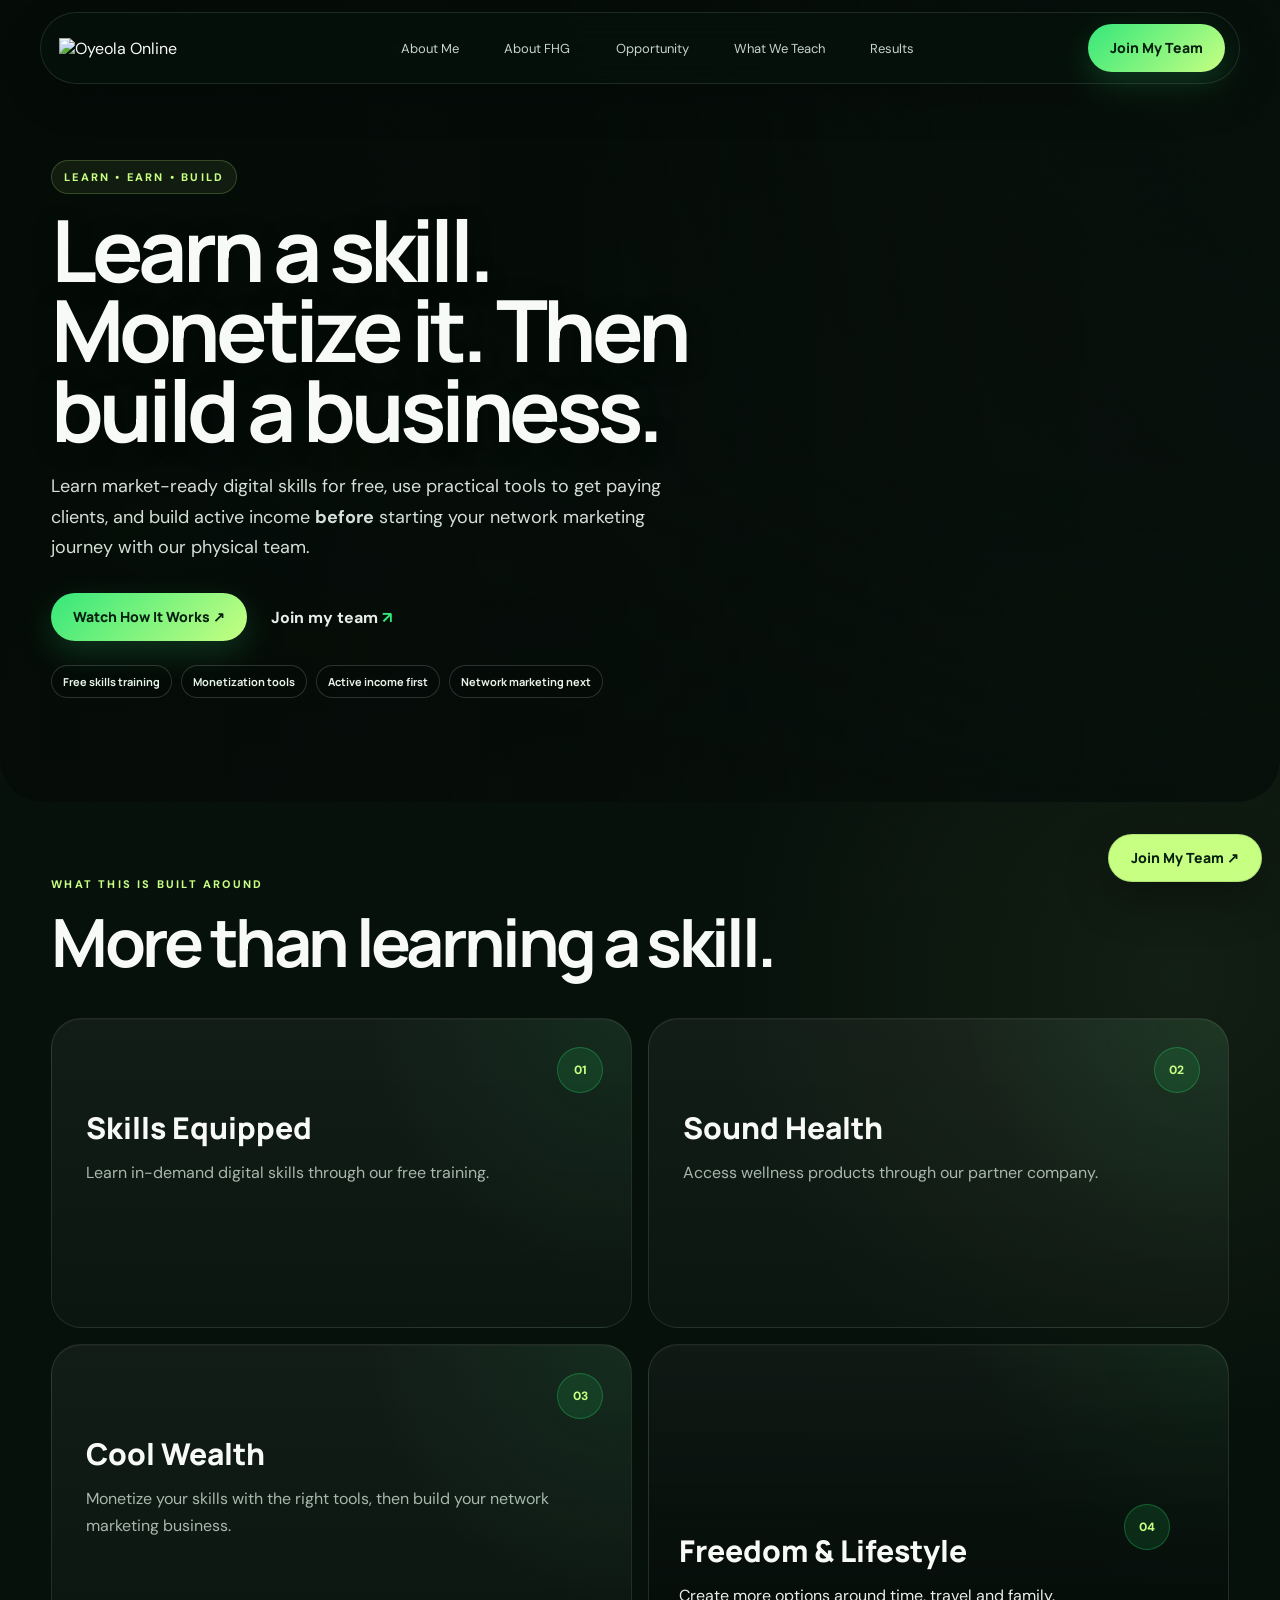
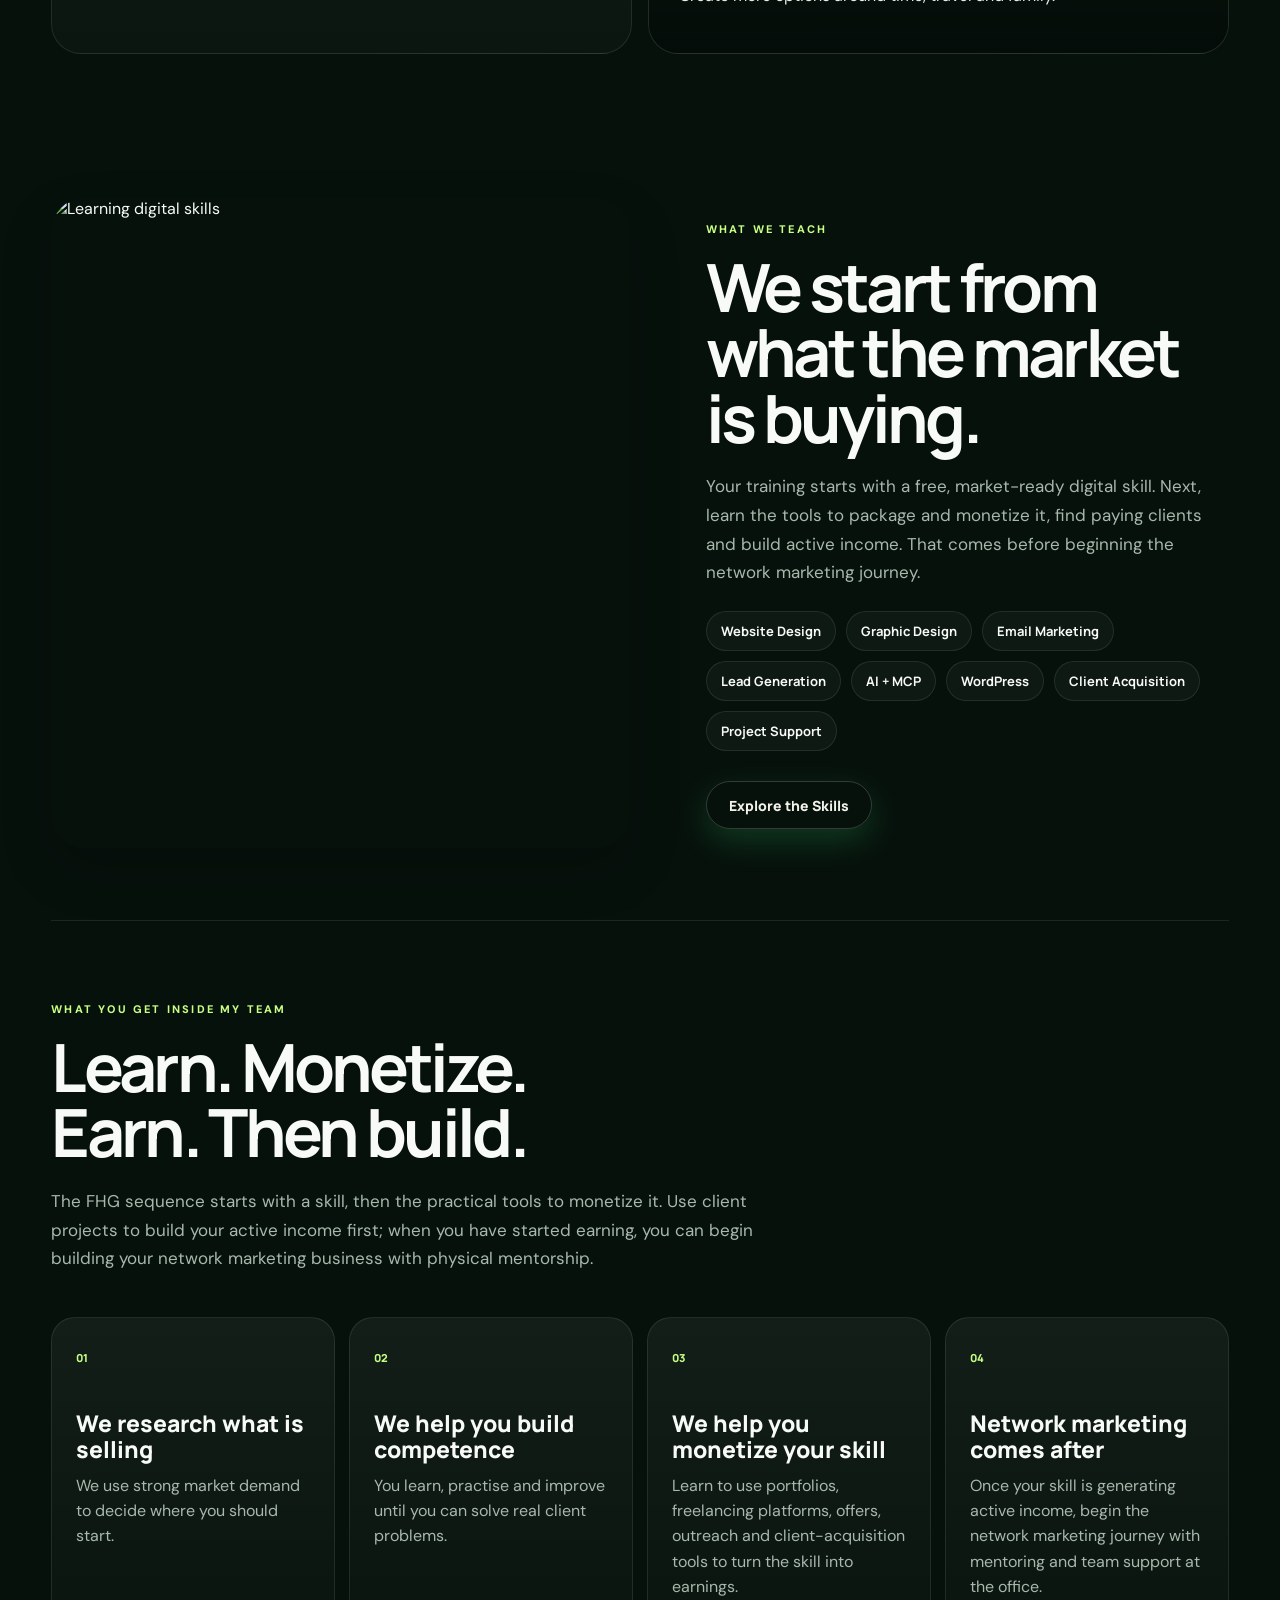
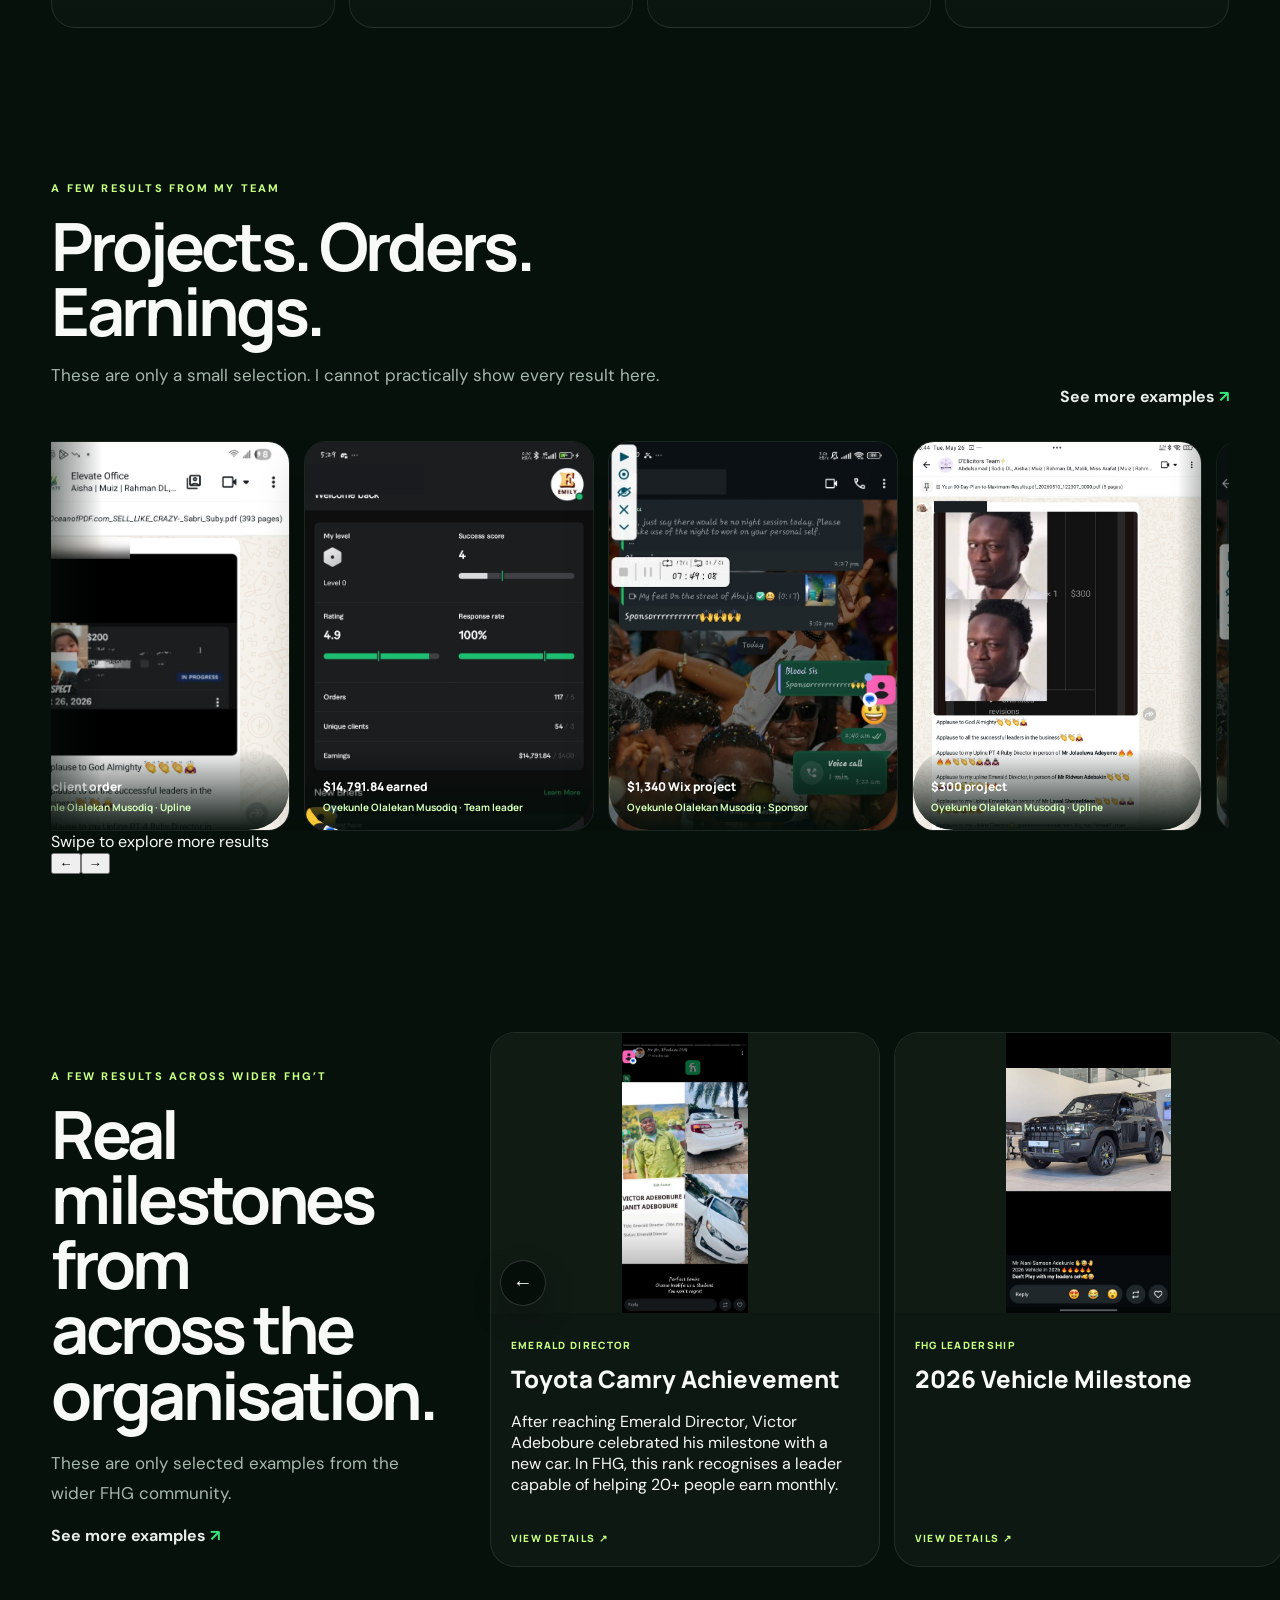
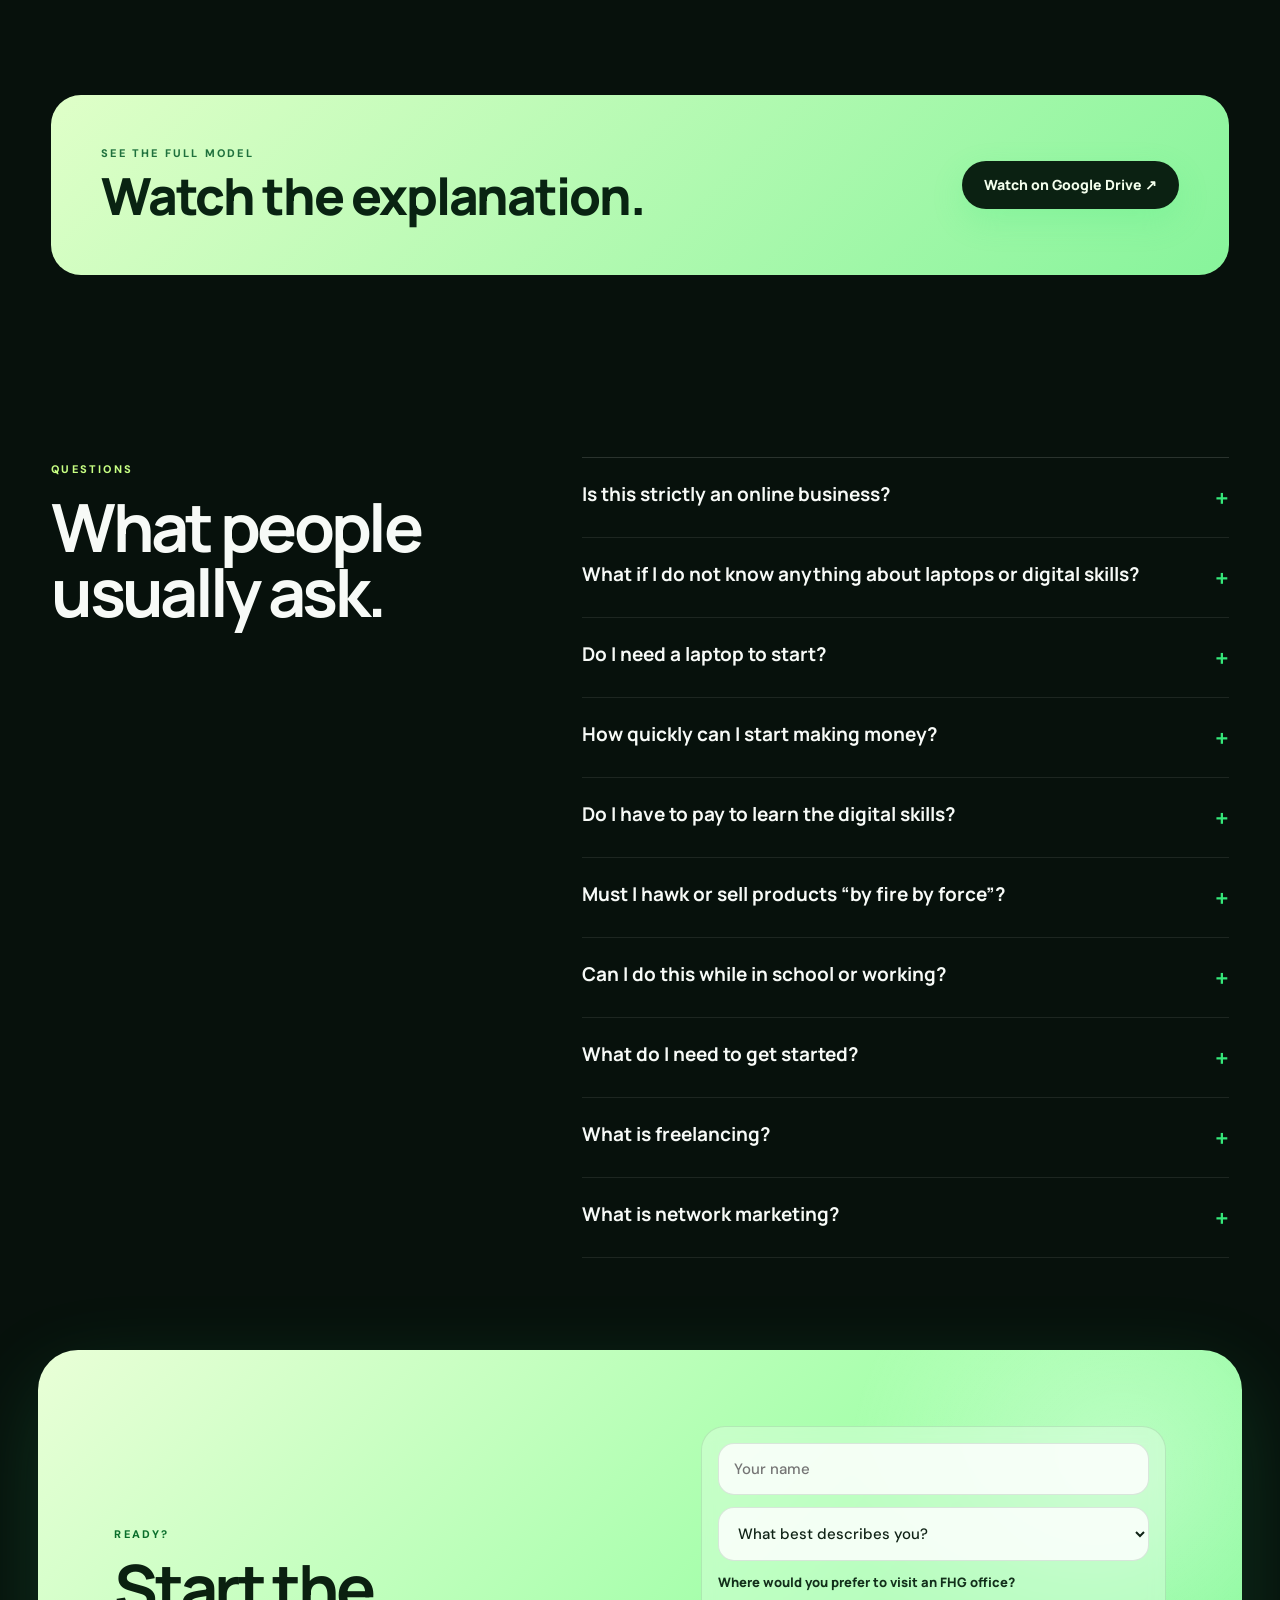
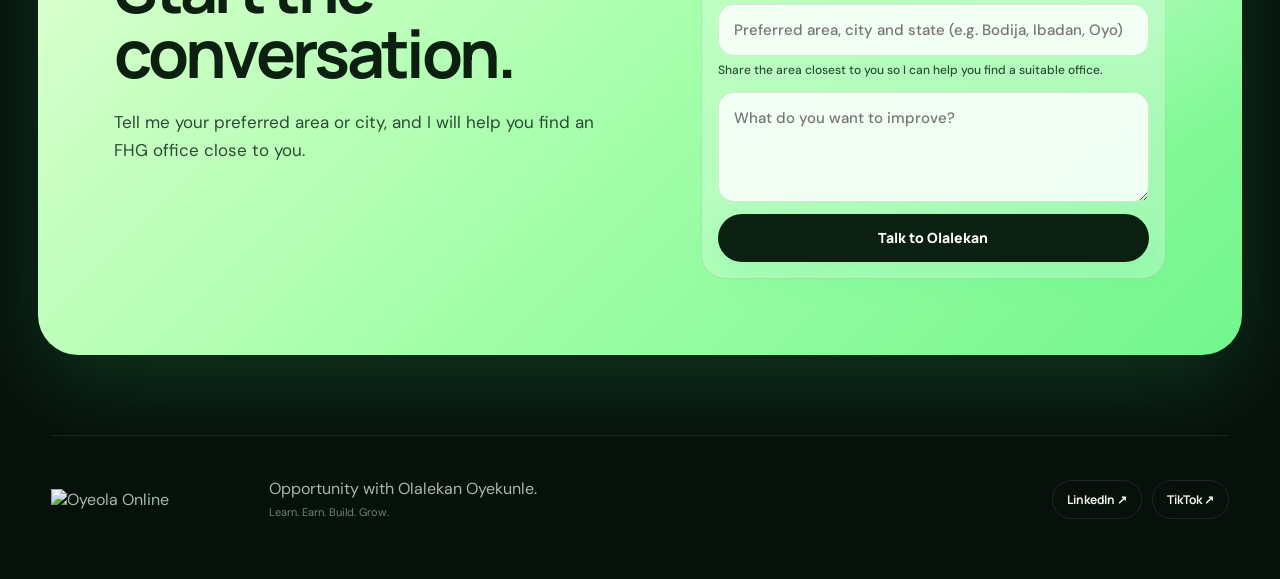
==== index.html @ f2685b78 "Make both result carousels manually navigable with accessible swipe and buttons" ====
<!doctype html>
<html lang="en"><head>
<meta charset="utf-8"><meta name="viewport" content="width=device-width,initial-scale=1">
<title>Opportunity with Olalekan Oyekunle | Oyeola Online</title>
<meta name="description" content="Learn useful digital skills, build active income and grow with Olalekan Oyekunle.">
<link rel="preconnect" href="https://fonts.googleapis.com"><link rel="preconnect" href="https://fonts.gstatic.com" crossorigin><link href="https://fonts.googleapis.com/css2?family=Manrope:wght@400;500;600;700;800&family=DM+Sans:wght@400;500;600;700&display=swap" rel="stylesheet"><link rel="icon" type="image/svg+xml" href="/favicon.svg?v=20261019"><link rel="icon" type="image/png" sizes="192x192" href="/favicon.png?v=20261019"><link rel="shortcut icon" type="image/x-icon" href="/favicon.ico?v=20261019"><link rel="apple-touch-icon" sizes="180x180" href="/apple-touch-icon.png?v=20261019"><meta name="theme-color" content="#050706"><link rel="stylesheet" href="styles.css">

<!-- Google tag (gtag.js) -->
<script async src="https://www.googletagmanager.com/gtag/js?id=G-29W0G2F42Q"></script>
<script>
  window.dataLayer = window.dataLayer || [];
  function gtag(){dataLayer.push(arguments);}
  gtag('js', new Date());

  gtag('config', 'G-29W0G2F42Q');
</script>
</head><body><div class="noise"></div><header class="site-header">
  <a href="index.html" class="brand"><img src="https://raw.githubusercontent.com/damolax/Oyeola-Web/main/assets/logos/logo-horizontal-dark.svg" alt="Oyeola Online"></a>
  <nav class="desktop-nav"><a href="about.html">About Me</a><a href="about-fhg.html">About FHG</a><a href="opportunity.html">Opportunity</a><a href="services.html">What We Teach</a><a href="testimonials.html">Results</a></nav>
  <a class="btn btn-small" href="index.html#join">Join My Team</a>
  <button class="menu-btn" aria-label="Open menu">☰</button>
</header>
<main id="top">
  <section class="hero">
    <video class="hero-video" autoplay muted loop playsinline poster="https://images.pexels.com/photos/30688588/pexels-photo-30688588.jpeg?auto=compress&cs=tinysrgb&w=1600">
      <source src="https://videos.pexels.com/video-files/6774847/6774847-uhd_3840_2160_30fps.mp4" type="video/mp4">
    </video>
    <div class="hero-overlay"></div>
    <div class="hero-content">
      <div class="eyebrow">Learn • Earn • Build</div>
      <h1>Learn a skill. Monetize it. Then build a business.</h1>
      <p>Learn market-ready digital skills for free, use practical tools to get paying clients, and build active income <strong>before</strong> starting your network marketing journey with our physical team.</p>
      <div class="hero-actions">
        <a href="https://drive.google.com/file/d/14M1bSvFzFw9dA_HbxD1j_lneVz3uL7iI/view?usp=drivesdk" target="_blank" rel="noopener" class="btn">Watch How It Works ↗</a>
        <a href="#join" class="text-link">Join my team <span>↗</span></a>
      </div>
      <div class="hero-trust-row"><span>Free skills training</span><span>Monetization tools</span><span>Active income first</span><span>Network marketing next</span></div>
    </div>
  </section>

  <section class="section promise compact-section">
    <div class="section-head"><span class="kicker">What this is built around</span><h2>More than learning a skill.</h2></div>
    <div class="promise-grid">
      <article class="promise-card"><div class="icon">01</div><h3>Skills Equipped</h3><p>Learn in-demand digital skills through our free training.</p></article>
      <article class="promise-card"><div class="icon">02</div><h3>Sound Health</h3><p>Access wellness products through our partner company.</p></article>
      <article class="promise-card"><div class="icon">03</div><h3>Cool Wealth</h3><p>Monetize your skills with the right tools, then build your network marketing business.</p></article>
      <article class="promise-card image-card lifestyle-card"><div class="shade"></div><div class="content"><div class="icon">04</div><h3>Freedom & Lifestyle</h3><p>Create more options around time, travel and family.</p></div></article>
    </div>
  </section><section class="section split-section compact-section">
    <div class="split-media"><img src="https://images.pexels.com/photos/12286603/pexels-photo-12286603.jpeg?auto=compress&cs=tinysrgb&w=1400" alt="Learning digital skills"></div>
    <div class="split-copy">
      <span class="kicker">What we teach</span>
      <h2>We start from what the market is buying.</h2>
      <p class="section-lead">Your training starts with a free, market-ready digital skill. Next, learn the tools to package and monetize it, find paying clients and build active income. That comes before beginning the network marketing journey.</p><div class="home-skill-tags"><span>Website Design</span><span>Graphic Design</span><span>Email Marketing</span><span>Lead Generation</span><span>AI + MCP</span><span>WordPress</span><span>Client Acquisition</span><span>Project Support</span></div>
      <a class="btn btn-ghost" href="services.html">Explore the Skills</a>
    </div>
  </section>

  <section class="section why-my-team compact-section">
    <div class="section-head">
      <span class="kicker">What you get inside my team</span>
      <h2>Learn. Monetize. Earn. Then build.</h2>
      <p class="section-lead">The FHG sequence starts with a skill, then the practical tools to monetize it. Use client projects to build your active income first; when you have started earning, you can begin building your network marketing business with physical mentorship.</p>
    </div>
    <div class="why-team-grid">
      <article><span>01</span><h3>We research what is selling</h3><p>We use strong market demand to decide where you should start.</p></article>
      <article><span>02</span><h3>We help you build competence</h3><p>You learn, practise and improve until you can solve real client problems.</p></article>
      <article><span>03</span><h3>We help you monetize your skill</h3><p>Learn to use portfolios, freelancing platforms, offers, outreach and client-acquisition tools to turn the skill into earnings.</p></article>
      <article><span>04</span><h3>Network marketing comes after</h3><p>Once your skill is generating active income, begin the network marketing journey with mentoring and team support at the office.</p></article>
    </div>
  </section><section class="section home-testimonials compact-section">
    <div class="testimonial-head"><div><span class="kicker">A few results from my team</span><h2>Projects. Orders. Earnings.</h2><p class="section-lead">These are only a small selection. I cannot practically show every result here.</p></div><a href="testimonials.html" class="text-link">See more examples <span>↗</span></a></div>
    <div class="testimonial-slider team-proof-slider" aria-label="Scrollable team results" data-team-carousel>
      <div class="testimonial-track" tabindex="0" role="region" aria-label="Team result cards — swipe horizontally or use the next and previous buttons">
<figure class="result-slide"><a class="proof-figure-link" href="testimonials.html?result=1792428174968" aria-label="View $200 order shared by team member naming Oyekunle Musodiq as upline"><img loading="lazy" src="assets/team-results/1792428174968.jpg" alt="$200 in-progress order with upline acknowledgement"><figcaption>$200 client order<small class="team-owner-caption">Oyekunle Olalekan Musodiq · Upline</small></figcaption></a></figure><figure class="result-slide"><a class="proof-figure-link" href="testimonials.html?result=172561" aria-label="View Emily J earnings result"><img loading="lazy" src="assets/team-results/172561.jpg" alt="Freelance dashboard showing $14,791.84 in account earnings"><figcaption>$14,791.84 earned<small class="team-owner-caption">Oyekunle Olalekan Musodiq · Team leader</small></figcaption></a></figure>
<figure class="result-slide"><a class="proof-figure-link" href="testimonials.html?result=192083" aria-label="View Wix booking site result"><img loading="lazy" src="assets/team-results/192083.jpg" alt="Wix booking site screenshot"><figcaption>$1,340 Wix project<small class="team-owner-caption">Oyekunle Olalekan Musodiq · Sponsor</small></figcaption></a></figure>
<figure class="result-slide"><a class="proof-figure-link" href="testimonials.html?result=174141" aria-label="View Team project result"><img loading="lazy" src="assets/team-results/174141.jpg" alt="Team project screenshot"><figcaption>$300 project<small class="team-owner-caption">Oyekunle Olalekan Musodiq · Upline</small></figcaption></a></figure>
<figure class="result-slide"><a class="proof-figure-link" href="testimonials.html?result=172285" aria-label="View Wix website order result"><img loading="lazy" src="assets/team-results/172285.jpg" alt="Wix website order screenshot"><figcaption>$250 Wix order<small class="team-owner-caption">Oyekunle Olalekan Musodiq · Team leader</small></figcaption></a></figure>
        <figure class="result-slide"><a class="proof-figure-link" href="testimonials.html?result=172356" aria-label="Open 172356 earnings story"><img loading="lazy" src="assets/team-results/172356.jpg" alt="Paid invoice"><figcaption>$265 paid<small class="team-owner-caption">Oyekunle Olalekan Musodiq · Upline</small></figcaption></a></figure>
        <figure class="result-slide"><a class="proof-figure-link" href="testimonials.html?result=172344" aria-label="Open 172344 earnings story"><img loading="lazy" src="assets/team-results/172344.jpg" alt="New order"><figcaption>$520 order<small class="team-owner-caption">Oyekunle Olalekan Musodiq · Sponsor</small></figcaption></a></figure>
        <figure class="result-slide"><a class="proof-figure-link" href="testimonials.html?result=172307" aria-label="Open 172307 earnings story"><img loading="lazy" src="assets/team-results/172307.jpg" alt="Monthly earnings"><figcaption>$1,722 month<small class="team-owner-caption">Oyekunle Olalekan Musodiq · Team leader</small></figcaption></a></figure>
        <figure class="result-slide"><a class="proof-figure-link" href="testimonials.html?result=172278" aria-label="Open 172278 earnings story"><img loading="lazy" src="assets/team-results/172278.jpg" alt="Automation order"><figcaption>$1,500 order<small class="team-owner-caption">Oyekunle Olalekan Musodiq · Sponsor</small></figcaption></a></figure>
        <figure class="result-slide"><a class="proof-figure-link" href="testimonials.html?result=172322" aria-label="Open 172322 earnings story"><img loading="lazy" src="assets/team-results/172322.jpg" alt="Level achieved"><figcaption>Level 2<small class="team-owner-caption">Oyekunle Olalekan Musodiq · Upline</small></figcaption></a></figure>
        <figure class="result-slide"><a class="proof-figure-link" href="testimonials.html?result=172356" aria-label="Open 172356 earnings story"><img loading="lazy" src="assets/team-results/172356.jpg" alt="Paid invoice"><figcaption>$265 paid<small class="team-owner-caption">Oyekunle Olalekan Musodiq · Upline</small></figcaption></a></figure>
        <figure class="result-slide"><a class="proof-figure-link" href="testimonials.html?result=172344" aria-label="Open 172344 earnings story"><img loading="lazy" src="assets/team-results/172344.jpg" alt="New order"><figcaption>$520 order<small class="team-owner-caption">Oyekunle Olalekan Musodiq · Sponsor</small></figcaption></a></figure>
      </div>
    </div>
    <div class="team-slider-controls" aria-label="Team result navigation"><span>Swipe to explore more results</span><div><button class="team-slider-arrow prev" type="button" aria-label="Previous team result">←</button><button class="team-slider-arrow next" type="button" aria-label="Next team result">→</button></div></div>
  </section>

  <section class="section organisation-results-preview compact-section">
    <div class="organisation-results-copy">
      <span class="kicker">A few results across wider FHG’T</span>
      <h2>Real milestones from across the organisation.</h2>
      <p>These are only selected examples from the wider FHG community.</p>
      <a href="testimonials.html#organisation-results" class="text-link">See more examples <span>↗</span></a>
    </div>
    <div class="result-carousel org-result-carousel" data-carousel>
      <button class="carousel-arrow prev" type="button" aria-label="Previous wider FHG results">←</button>
      <div class="result-carousel-track" tabindex="0" role="region" aria-label="Wider FHG achievements — swipe horizontally or use arrows"><article class="org-result-card"><a class="proof-card-link" href="testimonials.html?result=173276"><img loading="lazy" src="assets/fhg-stories/173276.jpg" alt="Emerald Director and white Toyota Camry"><div><span>Emerald Director</span><h3>Toyota Camry Achievement</h3><p>After reaching Emerald Director, Victor Adebobure celebrated his milestone with a new car. In FHG, this rank recognises a leader capable of helping 20+ people earn monthly.</p></div><span class="proof-open-inline">View details ↗</span></a></article><article class="org-result-card"><a class="proof-card-link" href="testimonials.html?result=175733"><img loading="lazy" src="assets/fhg-stories/175733.jpg" alt="Jetour T2 vehicle in showroom"><div><span>FHG Leadership</span><h3>2026 Vehicle Milestone</h3></div><span class="proof-open-inline">View details ↗</span></a></article>
        <article class="org-result-card"><a class="proof-card-link" href="testimonials.html?result=ruby-house" aria-label="Read wider FHG achievement: ruby-house"><img loading="lazy" src="assets/fhg-stories/ruby-director-house.jpg" alt="FHG member house achievement"><div><span>Home Milestone</span><h3>New House Achievement</h3></div><span class="proof-open-inline">View details ↗</span></a></article>
        <article class="org-result-card"><a class="proof-card-link" href="testimonials.html?result=ruby-milestones" aria-label="Read wider FHG achievement: ruby-milestones"><img loading="lazy" src="assets/fhg-stories/ruby-director-milestones.jpg" alt="FHG member car achievement"><div><span>Lifestyle Milestone</span><h3>Car & Home Progress</h3></div><span class="proof-open-inline">View details ↗</span></a></article>
        <article class="org-result-card"><a class="proof-card-link" href="testimonials.html?result=step-up" aria-label="Read wider FHG achievement: step-up"><img loading="lazy" src="assets/fhg-stories/step-up-bonus.jpg" alt="FHG step-up bonus achievement"><div><span>Recognition</span><h3>Step-Up Bonus Achievement</h3></div><span class="proof-open-inline">View details ↗</span></a></article>
        
      </div>
      <button class="carousel-arrow next" type="button" aria-label="Next wider FHG results">→</button>
    </div>
  </section>

  <section class="video-link-banner">
    <div><span class="kicker">See the full model</span><h2>Watch the explanation.</h2></div>
    <a class="btn" href="https://drive.google.com/file/d/14M1bSvFzFw9dA_HbxD1j_lneVz3uL7iI/view?usp=drivesdk" target="_blank" rel="noopener">Watch on Google Drive ↗</a>
  </section>

  <section id="faq" class="section faq-section compact-section">
    <div class="section-head"><span class="kicker">Questions</span><h2>What people usually ask.</h2></div>
    <div class="faq-list">
      <details><summary>Is this strictly an online business?</summary><p>No. The FHG’T business itself is physical and office-based. Mentorship, meetings and team building happen at our physical location. The digital skills are what allow you to work with clients online.</p></details>
      <details><summary>What if I do not know anything about laptops or digital skills?</summary><p>You can start from zero. The system is built to teach beginners step by step, starting from the right market-ready skill.</p></details>
      <details><summary>Do I need a laptop to start?</summary><p>No. A good smartphone and internet connection are enough to begin learning and understanding the system. You can upgrade your tools as you grow.</p></details>
      <details><summary>How quickly can I start making money?</summary><p>From what we commonly see, committed beginners often reach their first $200 around the 5-month mark. Some do it in about 2 months, while some take closer to 1 year. Your speed depends on how seriously you learn, practise and apply what you are taught.</p></details>
      <details><summary>Do I have to pay to learn the digital skills?</summary><p>No. The digital skills training we offer is free. Come ready to learn, practise and improve; the next step is to practise and work towards your own client projects.</p></details>
      <details><summary>Must I hawk or sell products “by fire by force”?</summary><p>No. First learn a skill and monetize it with the right tools. After you are earning active income, you can start the network marketing journey without relying on selling supplements to create that first income.</p></details>
      <details><summary>Can I do this while in school or working?</summary><p>Yes. Many people start part-time and fit the physical business activities around school, work and other responsibilities.</p></details>
      <details><summary>What do I need to get started?</summary><p>A smartphone, a coachable mindset and a strong reason for wanting more. Those three things are enough to begin the conversation.</p></details>
      <details><summary>What is freelancing?</summary><p>Freelancing means using a useful digital skill to solve problems for clients, including foreign clients, and getting paid for the work you deliver.</p></details>
      <details><summary>What is network marketing?</summary><p>Network marketing means building a product-based business with a partner company, helping other people get started and earning commission as your business organisation grows.</p></details>
    </div>
  </section>

  <section id="join" class="join-section">
    <div class="join-copy"><span class="kicker">Ready?</span><h2>Start the conversation.</h2><p>Tell me your preferred area or city, and I will help you find an FHG office close to you.</p></div>
    <form class="join-form" id="joinForm">
      <input id="name" type="text" placeholder="Your name" required>
      <select id="status" required><option value="">What best describes you?</option><option>Student</option><option>Worker / Employee</option><option>Freelancer</option><option>Business owner</option><option>Starting from zero</option></select>
      <label class="office-field-label" for="officeLocation">Where would you prefer to visit an FHG office?</label>
      <input id="officeLocation" name="officeLocation" type="text" autocomplete="address-level2" placeholder="Preferred area, city and state (e.g. Bodija, Ibadan, Oyo)" required>
      <small class="join-field-help">Share the area closest to you so I can help you find a suitable office.</small>
      <textarea id="goal" placeholder="What do you want to improve?" required></textarea>
      <button class="btn" type="submit">Talk to Olalekan</button>
    </form>
  </section>
</main><footer class="social-footer">
  <img src="https://raw.githubusercontent.com/damolax/Oyeola-Web/main/assets/logos/logo-horizontal-dark.svg" alt="Oyeola Online">
  <div class="footer-copy">
    <p>Opportunity with Olalekan Oyekunle.</p>
    <small>Learn. Earn. Build. Grow.</small>
  </div>
  <div class="footer-socials">
    <a href="https://www.linkedin.com/in/olalekan-oyekunle/" target="_blank" rel="noopener">LinkedIn ↗</a>
    <a href="https://www.tiktok.com/@oyeola2001" target="_blank" rel="noopener">TikTok ↗</a>
  </div>
</footer><script src="app.js"></script><a class="floating-join" href="https://wa.me/2347061427683?text=Hello%20Olalekan%2C%20I%20saw%20your%20website%20and%20I%20want%20to%20know%20how%20to%20join%20your%20team." target="_blank" rel="noopener">Join My Team ↗</a></body></html>
---- styles.css ----
:root{
  --bg:#08120d;--bg2:#0c1912;--panel:#102019;--line:rgba(255,255,255,.1);
  --text:#f5f7f3;--muted:#a8b7ae;--green:#27e06f;--lime:#b6ff75;--cream:#f2f0e8;
  --dark:#071009;--radius:26px;--max:1200px
}
*{box-sizing:border-box}html{scroll-behavior:smooth}body{margin:0;background:var(--bg);color:var(--text);font-family:"DM Sans",sans-serif}
body:before{content:"";position:fixed;inset:0;pointer-events:none;background:radial-gradient(circle at 15% 20%,rgba(39,224,111,.08),transparent 24%),radial-gradient(circle at 85% 15%,rgba(182,255,117,.05),transparent 20%);z-index:-1}
.noise{position:fixed;inset:0;opacity:.025;pointer-events:none;background-image:url("data:image/svg+xml,%3Csvg xmlns='http://www.w3.org/2000/svg' width='120' height='120'%3E%3Cfilter id='n'%3E%3CfeTurbulence type='fractalNoise' baseFrequency='.9' numOctaves='3' stitchTiles='stitch'/%3E%3C/filter%3E%3Crect width='100%25' height='100%25' filter='url(%23n)' opacity='.55'/%3E%3C/svg%3E")}
img,video{display:block;max-width:100%}a{text-decoration:none;color:inherit}
.site-header{position:fixed;top:16px;left:50%;transform:translateX(-50%);width:min(calc(100% - 28px),1180px);height:70px;padding:0 18px 0 14px;border:1px solid var(--line);border-radius:20px;background:rgba(7,16,9,.74);backdrop-filter:blur(18px);display:flex;align-items:center;justify-content:space-between;z-index:50;box-shadow:0 20px 50px rgba(0,0,0,.2)}
.brand img{width:175px}.desktop-nav{display:flex;gap:26px}.desktop-nav a{font-size:14px;color:#d6e1da}.desktop-nav a:hover{color:#fff}
.btn{display:inline-flex;align-items:center;justify-content:center;background:linear-gradient(135deg,var(--green),var(--lime));color:#07210f;padding:14px 20px;border-radius:14px;font-weight:800;border:0;cursor:pointer;box-shadow:0 12px 30px rgba(39,224,111,.18)}
.btn-small{padding:11px 16px;font-size:14px}.menu-btn{display:none;background:none;border:0;color:white;font-size:26px}
.hero{min-height:94vh;position:relative;display:flex;align-items:flex-end;overflow:hidden;border-radius:0 0 38px 38px}
.hero-video{position:absolute;inset:0;width:100%;height:100%;object-fit:cover}
.hero-overlay{position:absolute;inset:0;background:linear-gradient(90deg,rgba(5,12,8,.94) 0%,rgba(5,12,8,.72) 45%,rgba(5,12,8,.32) 100%),linear-gradient(0deg,#071009 0%,transparent 38%)}
.hero-content{position:relative;z-index:2;width:min(92%,var(--max));margin:0 auto;padding:160px 0 92px;max-width:760px;margin-left:max(4vw,calc((100vw - var(--max))/2))}
.eyebrow,.kicker{text-transform:uppercase;letter-spacing:.16em;font-size:12px;font-weight:800;color:var(--lime)}
.hero h1,.section h2,.join-section h2{font-family:Manrope,sans-serif;letter-spacing:-.045em;line-height:.98;margin:16px 0 22px}
.hero h1{font-size:clamp(48px,7vw,92px);max-width:900px}.hero p{font-size:19px;line-height:1.7;color:#d7e1da;max-width:670px}
.hero-actions{display:flex;align-items:center;gap:24px;margin-top:30px}.text-link{font-weight:700;color:#e8eee9}.text-link span{color:var(--green)}
.micro-proof{display:flex;gap:10px;flex-wrap:wrap;margin-top:42px}.micro-proof span{border:1px solid var(--line);background:rgba(255,255,255,.06);padding:9px 12px;border-radius:999px;font-size:12px;color:#d6e1da}
.intro-strip{width:min(92%,var(--max));margin:0 auto;padding:70px 0;display:grid;grid-template-columns:1.1fr .9fr;gap:80px;border-bottom:1px solid var(--line)}
.intro-strip h2{font:800 clamp(34px,4vw,56px)/1.04 Manrope;margin:10px 0}.intro-strip p{color:var(--muted);font-size:18px;line-height:1.7;align-self:end}
.section{width:min(92%,var(--max));margin:0 auto;padding:100px 0}.section-head{max-width:690px;margin-bottom:44px}.section h2,.join-section h2{font-size:clamp(38px,5.2vw,68px)}
.promise-grid{display:grid;grid-template-columns:repeat(2,1fr);gap:18px}.promise-card{min-height:300px;background:linear-gradient(180deg,rgba(255,255,255,.055),rgba(255,255,255,.025));border:1px solid var(--line);border-radius:var(--radius);padding:30px;position:relative;overflow:hidden}
.promise-card h3{font:800 28px/1.1 Manrope;margin:52px 0 12px}.promise-card p{color:var(--muted);font-size:16px;line-height:1.65}.icon{position:absolute;top:24px;right:24px;width:42px;height:42px;border-radius:50%;background:rgba(39,224,111,.12);border:1px solid rgba(39,224,111,.3);display:grid;place-items:center;color:var(--lime);font-weight:800;font-size:12px}.chips{display:flex;gap:8px;flex-wrap:wrap;margin-top:18px}.chips span{font-size:11px;border:1px solid var(--line);padding:7px 10px;border-radius:99px;color:#d8e0da}
.image-card{background-image:url("https://images.pexels.com/photos/36546141/pexels-photo-36546141.jpeg?auto=compress&cs=tinysrgb&w=1200");background-size:cover;background-position:center}.image-card .shade{position:absolute;inset:0;background:linear-gradient(0deg,rgba(4,12,8,.92),rgba(4,12,8,.18))}.image-card .content{position:absolute;left:30px;right:30px;bottom:28px}.image-card h3{margin:0 0 10px}.image-card p{color:#e8eee9}.fineprint{font-size:12px;color:#7f9186;margin-top:18px}
.split-section{display:grid;grid-template-columns:1.05fr .95fr;gap:70px;align-items:center}.split-media{position:relative}.split-media img{height:650px;width:100%;object-fit:cover;border-radius:32px;filter:saturate(.9)}.floating-card{position:absolute;left:-20px;bottom:26px;background:var(--cream);color:var(--dark);padding:22px;border-radius:20px;width:min(330px,80%);box-shadow:0 20px 50px rgba(0,0,0,.25)}.floating-card span{font-size:11px;letter-spacing:.12em;text-transform:uppercase;color:#356743;font-weight:800}.floating-card strong{display:block;font:800 24px/1.15 Manrope;margin-top:8px}
.skill-list{margin-top:30px;border-top:1px solid var(--line)}.skill-list div{padding:22px 0;border-bottom:1px solid var(--line);display:grid;grid-template-columns:180px 1fr;gap:24px}.skill-list span{font-weight:800}.skill-list small{font-size:14px;color:var(--muted);line-height:1.5}
.wealth-section{display:grid;grid-template-columns:.9fr 1.1fr;gap:70px;align-items:center}.wealth-copy p{font-size:17px;color:var(--muted);line-height:1.75}.steps{margin-top:28px;display:grid;gap:12px}.steps div{display:flex;align-items:center;gap:14px;padding:14px 0;border-bottom:1px solid var(--line)}.steps b{width:34px;height:34px;border-radius:50%;display:grid;place-items:center;background:var(--green);color:#06250f}.steps span{font-weight:700}.wealth-gallery{display:grid;grid-template-columns:1fr 1fr;grid-template-rows:260px 260px;gap:14px}.wealth-gallery img{width:100%;height:100%;object-fit:cover;border-radius:24px}.wealth-gallery .tall{grid-row:1/3}
.story-section{padding-top:70px}.story-card{display:grid;grid-template-columns:380px 1fr;background:var(--cream);color:var(--dark);border-radius:34px;overflow:hidden}.story-photo img{width:100%;height:100%;object-fit:cover;min-height:480px}.story-copy{padding:56px}.story-copy .kicker{color:#168841}.story-copy h2{margin-top:12px}.story-copy p{font-size:17px;line-height:1.7;color:#36433a}.story-note{margin-top:22px;padding:18px;border-left:3px solid #1eb355;background:#e8efe9;border-radius:0 12px 12px 0}
.story-videos{display:grid;grid-template-columns:1fr 1fr;gap:18px;margin-top:18px}.video-placeholder{min-height:220px;border:1px dashed rgba(255,255,255,.25);border-radius:24px;padding:28px;display:flex;flex-direction:column;justify-content:flex-end;background:linear-gradient(135deg,#0d1812,#13231b)}.video-placeholder.active{background:linear-gradient(135deg,#0a2b17,#123f23)}.video-placeholder span{font-size:11px;color:var(--lime);font-weight:800;letter-spacing:.14em}.video-placeholder strong{font:800 26px/1.1 Manrope;margin:10px 0 6px}.video-placeholder p{margin:0;color:var(--muted)}
.lifestyle-section{background:#0b1510;border-radius:36px;padding-left:44px;padding-right:44px}.lifestyle-heading{max-width:750px}.lifestyle-heading p{color:var(--muted);font-size:17px;line-height:1.7}.lifestyle-cards{display:grid;grid-template-columns:repeat(3,1fr);gap:14px;margin-top:34px}.lifestyle-cards article{padding:26px;border:1px solid var(--line);border-radius:20px;background:rgba(255,255,255,.03)}.lifestyle-cards article span{font-size:11px;color:var(--lime);font-weight:800}.lifestyle-cards h3{font:800 24px Manrope;margin:18px 0 8px}.lifestyle-cards p{color:var(--muted);line-height:1.6}
.faq-section{display:grid;grid-template-columns:.8fr 1.2fr;gap:80px}.faq-list{border-top:1px solid var(--line)}details{border-bottom:1px solid var(--line);padding:20px 0}summary{cursor:pointer;font:700 18px Manrope;list-style:none;display:flex;justify-content:space-between;gap:20px}summary:after{content:"+";color:var(--green);font-size:24px}details[open] summary:after{content:"−"}details p{color:var(--muted);line-height:1.65;max-width:680px}
.join-section{width:min(92%,var(--max));margin:20px auto 80px;background:linear-gradient(135deg,#ddffca,#8cff96);color:#0b2010;border-radius:38px;padding:70px;display:grid;grid-template-columns:1fr .9fr;gap:70px;align-items:center}.join-section .kicker{color:#0a6f2b}.join-section h2{margin-top:12px}.join-section p{font-size:17px;line-height:1.7;color:#2b4b33}.join-form{display:grid;gap:12px}.join-form input,.join-form select,.join-form textarea{width:100%;border:1px solid rgba(6,46,18,.15);background:rgba(255,255,255,.72);border-radius:14px;padding:15px;font:500 15px "DM Sans";outline:none;color:#102316}.join-form textarea{min-height:110px;resize:vertical}.join-form .btn{background:#0b2010;color:white}
footer{width:min(92%,var(--max));margin:0 auto;padding:30px 0 50px;border-top:1px solid var(--line);display:grid;grid-template-columns:220px 1fr;gap:30px;align-items:start;color:var(--muted)}footer img{width:200px}footer p{margin:0 0 10px}footer small{grid-column:2;font-size:11px;line-height:1.55;color:#728177}
@media(max-width:900px){
  .desktop-nav,.site-header>.btn-small{display:none}.menu-btn{display:block}.site-header.open{height:auto;align-items:flex-start;padding-bottom:18px}.site-header.open .desktop-nav{display:flex;position:absolute;left:16px;right:16px;top:76px;background:#0a150f;border:1px solid var(--line);border-radius:18px;padding:18px;flex-direction:column}.site-header.open{margin-bottom:200px}
  .hero{min-height:92vh}.hero-content{margin-left:4vw;margin-right:4vw;width:auto;padding-bottom:70px}.hero h1{font-size:clamp(48px,12vw,72px)}
  .intro-strip,.split-section,.wealth-section,.faq-section,.join-section{grid-template-columns:1fr;gap:38px}.promise-grid{grid-template-columns:1fr}.split-media img{height:480px}.story-card{grid-template-columns:1fr}.story-photo img{min-height:400px;height:480px}.story-copy{padding:36px}.story-videos,.lifestyle-cards{grid-template-columns:1fr}.wealth-gallery{grid-template-rows:220px 220px}.join-section{padding:42px 28px}.faq-section{gap:20px}.intro-strip{gap:20px}
}
@media(max-width:600px){
  .site-header{top:8px}.brand img{width:150px}.section{padding:78px 0}.hero-content{padding-top:130px}.hero p{font-size:17px}.hero-actions{align-items:flex-start;flex-direction:column}.micro-proof{margin-top:28px}
  .skill-list div{grid-template-columns:1fr;gap:6px}.wealth-gallery{grid-template-columns:1fr;grid-template-rows:260px 220px 220px}.wealth-gallery .tall{grid-row:auto}.floating-card{left:14px}.story-copy{padding:30px 24px}.lifestyle-section{padding-left:22px;padding-right:22px}.join-section{border-radius:26px}.join-section h2,.section h2{font-size:40px}footer{grid-template-columns:1fr}footer small{grid-column:1}
}
.fhg-about{margin-top:28px;display:grid;gap:22px}
.fhg-about-copy{padding:34px;border:1px solid var(--line);border-radius:28px;background:linear-gradient(180deg,rgba(255,255,255,.045),rgba(255,255,255,.02))}
.fhg-about-copy h2{max-width:820px;margin-top:12px}.fhg-about-copy p{max-width:900px;color:var(--muted);font-size:17px;line-height:1.7}.fhg-about-copy strong{color:#f5fff7}.evidence-note{font-size:12px!important;color:#7f9186!important;margin-top:18px}
.journey-stage{padding:38px;border-radius:30px;background:linear-gradient(135deg,#0f2418,#102d1c);border:1px solid rgba(182,255,117,.16)}
.stage-intro{max-width:780px}.stage-intro h3{font:800 clamp(32px,4vw,52px)/1.02 Manrope;margin:12px 0 16px;letter-spacing:-.035em}.stage-intro p{color:#d6e1da;font-size:17px;line-height:1.7}
.stage-grid{display:grid;grid-template-columns:repeat(4,1fr);gap:14px;margin-top:30px}
.stage-grid article{padding:24px;border-radius:20px;background:rgba(255,255,255,.035);border:1px solid var(--line);min-height:230px}
.stage-no{display:inline-grid;place-items:center;width:34px;height:34px;border-radius:50%;background:rgba(182,255,117,.1);color:var(--lime);font-weight:800;font-size:11px}
.stage-grid h4{font:800 22px/1.15 Manrope;margin:22px 0 10px}.stage-grid p{color:var(--muted);line-height:1.6;margin:0}
.stage-close{margin-top:20px;padding:20px 22px;border-radius:18px;background:var(--cream);color:var(--dark);font:800 20px/1.4 Manrope}
@media(max-width:900px){.stage-grid{grid-template-columns:repeat(2,1fr)}}
@media(max-width:600px){.journey-stage,.fhg-about-copy{padding:24px}.stage-grid{grid-template-columns:1fr}.stage-grid article{min-height:auto}.stage-close{font-size:17px}}

.section-lead{color:var(--muted);font-size:17px;line-height:1.7;max-width:720px}
.business-journey{padding-top:80px}
.journey-flow{display:grid;grid-template-columns:repeat(5,1fr);gap:12px;position:relative}
.journey-flow article{position:relative;padding:24px 20px 26px;border-radius:22px;border:1px solid var(--line);background:linear-gradient(180deg,rgba(255,255,255,.055),rgba(255,255,255,.025));min-height:260px}
.journey-flow article:after{content:"→";position:absolute;right:-12px;top:50%;transform:translateY(-50%);color:var(--green);font-size:24px;font-weight:800;z-index:3}
.journey-flow article:last-child:after{display:none}
.journey-flow article>span{display:inline-grid;place-items:center;width:38px;height:38px;border-radius:50%;background:rgba(39,224,111,.12);color:var(--lime);font-size:11px;font-weight:800}
.journey-flow h3{font:800 22px/1.14 Manrope;margin:26px 0 10px}.journey-flow p{margin:0;color:var(--muted);line-height:1.58;font-size:14px}
.home-testimonials{overflow:hidden}.testimonial-head{display:flex;justify-content:space-between;align-items:end;gap:30px;margin-bottom:28px}.testimonial-head h2{max-width:700px;margin-bottom:0}
.testimonial-slider{overflow:hidden;margin-left:calc((100vw - min(92vw,var(--max)))/-2);margin-right:calc((100vw - min(92vw,var(--max)))/-2);mask-image:linear-gradient(90deg,transparent,#000 8%,#000 92%,transparent)}
.testimonial-track{display:flex;gap:16px;width:max-content;animation:testimonialScroll 32s linear infinite}.testimonial-slider:hover .testimonial-track{animation-play-state:paused}
.testimonial-track figure{margin:0;width:340px;height:250px;border-radius:24px;overflow:hidden;border:1px solid var(--line);background:#101a14;flex:none}
.testimonial-track img{width:100%;height:100%;object-fit:cover}
.testimonial-note{font-size:12px;color:#7f9186;margin-top:18px}
@keyframes testimonialScroll{from{transform:translateX(0)}to{transform:translateX(calc(-4 * 356px))}}
.testimonial-page{padding-top:130px}.testimonial-gallery{display:grid;grid-template-columns:repeat(3,1fr);gap:16px}.testimonial-gallery figure{margin:0;border-radius:24px;overflow:hidden;border:1px solid var(--line);background:#111b15;min-height:260px}.testimonial-gallery img{width:100%;height:100%;object-fit:cover}.testimonial-gallery .wide{grid-column:span 2}
.page-intro{max-width:780px;margin-bottom:42px}.page-intro p{color:var(--muted);font-size:18px;line-height:1.7}
@media(max-width:1000px){.journey-flow{grid-template-columns:repeat(2,1fr)}.journey-flow article:after{display:none}.testimonial-gallery{grid-template-columns:repeat(2,1fr)}}
@media(max-width:650px){.journey-flow,.testimonial-gallery{grid-template-columns:1fr}.testimonial-head{align-items:flex-start;flex-direction:column}.testimonial-track figure{width:270px;height:210px}.testimonial-gallery .wide{grid-column:auto}}

.inner-page{padding-top:105px}.page-hero{width:min(92%,var(--max));margin:0 auto;padding:36px 0 70px;display:grid;grid-template-columns:1fr .9fr;gap:48px;align-items:center}.page-hero h1{font:800 clamp(50px,6.5vw,86px)/.98 Manrope;letter-spacing:-.05em;margin:14px 0 20px}.page-hero p{font-size:18px;line-height:1.7;color:var(--muted);max-width:680px}.page-hero-media img{width:100%;height:560px;object-fit:cover;border-radius:32px}
.story-deep{display:grid;grid-template-columns:1fr 1fr;gap:54px;align-items:center}.story-deep-copy p{font-size:17px;line-height:1.75;color:var(--muted)}.story-deep-gallery{display:grid;grid-template-columns:1fr 1fr;gap:14px}.story-deep-gallery img{width:100%;height:460px;object-fit:cover;border-radius:24px}.story-deep-gallery img:nth-child(2){margin-top:60px;height:400px}.milestone-row{display:grid;grid-template-columns:repeat(3,1fr);gap:12px;margin-top:26px}.milestone-row div{padding:18px;border:1px solid var(--line);border-radius:16px}.milestone-row strong{display:block;color:var(--lime);font:800 19px Manrope}.milestone-row span{display:block;margin-top:6px;color:var(--muted);font-size:12px}
.fhg-full{display:grid;grid-template-columns:1.1fr .9fr;gap:54px;align-items:center}.fhg-visual{display:grid;grid-template-columns:1fr 1fr;grid-template-rows:250px 250px;gap:14px}.fhg-visual img{width:100%;height:100%;object-fit:cover;border-radius:22px}.fhg-visual img:first-child{grid-row:1/3}.fhg-copy p{color:var(--muted);font-size:17px;line-height:1.72}.fhg-copy .btn{margin-top:14px}
.service-grid{display:grid;grid-template-columns:repeat(2,1fr);gap:18px}.service-grid article{overflow:hidden;border:1px solid var(--line);border-radius:26px;background:rgba(255,255,255,.03)}.service-grid img{width:100%;height:280px;object-fit:cover}.service-grid h3{font:800 28px Manrope;margin:22px 24px 8px}.service-grid p{color:var(--muted);line-height:1.65;margin:0 24px 26px}
.opportunity-steps{display:grid;gap:24px}.opportunity-steps article{display:grid;grid-template-columns:.75fr 1.25fr;gap:32px;align-items:center;padding:20px;border:1px solid var(--line);border-radius:26px;background:rgba(255,255,255,.03)}.step-image img{width:100%;height:260px;object-fit:cover;border-radius:18px}.opportunity-steps article>div:last-child>span{color:var(--lime);font-size:12px;text-transform:uppercase;letter-spacing:.15em;font-weight:800}.opportunity-steps h2{font-size:40px;margin:10px 0}.opportunity-steps p{color:var(--muted);font-size:16px;line-height:1.65;max-width:650px}
.promise-lite{display:grid;grid-template-columns:.8fr 1.2fr;gap:50px;align-items:start}.promise-mini{display:grid;grid-template-columns:1fr 1fr;gap:14px}.promise-mini article{padding:22px;border-radius:20px;border:1px solid var(--line);background:rgba(255,255,255,.03)}.promise-mini h3{font:800 24px Manrope;margin:0 0 8px}.promise-mini p{margin:0;color:var(--muted);line-height:1.5}.compact-join{margin-top:40px}
@media(max-width:900px){.page-hero,.story-deep,.fhg-full,.promise-lite{grid-template-columns:1fr}.page-hero-media img{height:460px}.service-grid{grid-template-columns:1fr}.opportunity-steps article{grid-template-columns:1fr}.story-deep-gallery{order:-1}.milestone-row{grid-template-columns:1fr}.fhg-visual{grid-template-rows:220px 220px}}
@media(max-width:600px){.inner-page{padding-top:88px}.page-hero{padding-top:24px}.page-hero h1{font-size:48px}.page-hero-media img{height:380px}.story-deep-gallery{grid-template-columns:1fr}.story-deep-gallery img,.story-deep-gallery img:nth-child(2){height:320px;margin-top:0}.fhg-visual{grid-template-columns:1fr;grid-template-rows:auto}.fhg-visual img:first-child{grid-row:auto}.fhg-visual img{height:250px}.promise-mini{grid-template-columns:1fr}.opportunity-steps h2{font-size:34px}}

.achievement-grid{display:grid;grid-template-columns:repeat(2,1fr);gap:18px}
.achievement-card{overflow:hidden;border:1px solid var(--line);border-radius:26px;background:rgba(255,255,255,.035)}
.achievement-card img{width:100%;height:320px;object-fit:cover}
.achievement-card>div{padding:24px}
.achievement-card span{font-size:11px;text-transform:uppercase;letter-spacing:.14em;color:var(--lime);font-weight:800}
.achievement-card h3{font:800 28px/1.1 Manrope;margin:10px 0}
.achievement-card p{margin:0;color:var(--muted);line-height:1.65}
.real-community-strip{margin-top:90px}
@media(max-width:750px){.achievement-grid{grid-template-columns:1fr}.achievement-card img{height:260px}}


/* ===== PREMIUM UI PASS 2026 ===== */
:root{
  --bg:#07110c;
  --bg-soft:#0b1710;
  --surface:#0f2017;
  --surface-2:#12271b;
  --text:#f7faf7;
  --muted:#a7b8ad;
  --green:#35e77a;
  --green-deep:#0c8a43;
  --lime:#c7ff83;
  --cream:#f3f2e9;
  --line:rgba(255,255,255,.09);
  --shadow:0 28px 80px rgba(0,0,0,.28);
  --radius:30px;
  --max:1220px;
}
html{background:var(--bg)}
body{overflow-x:hidden;background:
  radial-gradient(circle at 10% -10%,rgba(53,231,122,.11),transparent 34rem),
  radial-gradient(circle at 92% 14%,rgba(199,255,131,.06),transparent 29rem),
  var(--bg)}
body::after{content:"";position:fixed;inset:0;pointer-events:none;z-index:-1;background:linear-gradient(180deg,rgba(255,255,255,.012),transparent 25%)}

/* HEADER */
.site-header{
  top:12px;
  width:min(calc(100% - 24px),1200px);
  height:72px;
  padding:0 14px 0 18px;
  border-radius:999px;
  background:rgba(7,17,12,.78);
  border:1px solid rgba(255,255,255,.11);
  box-shadow:0 14px 40px rgba(0,0,0,.22);
  backdrop-filter:blur(22px) saturate(140%);
}
.brand{display:flex;align-items:center}
.brand img{width:168px;height:auto}
.desktop-nav{gap:8px}
.desktop-nav a{
  padding:10px 13px;
  border-radius:999px;
  font-size:13px;
  color:#c7d4cc;
  transition:.25s ease;
}
.desktop-nav a:hover,.desktop-nav a.active{
  color:#fff;
  background:rgba(255,255,255,.07);
}
.btn{
  position:relative;
  overflow:hidden;
  border-radius:999px;
  padding:14px 22px;
  box-shadow:0 12px 32px rgba(53,231,122,.18);
  transition:transform .25s ease,box-shadow .25s ease,filter .25s ease;
}
.btn:hover{transform:translateY(-2px);box-shadow:0 18px 38px rgba(53,231,122,.26);filter:saturate(1.08)}
.btn-small{padding:11px 18px}

/* HERO */
.hero{
  min-height:96vh;
  border-radius:0 0 42px 42px;
  box-shadow:inset 0 -1px rgba(255,255,255,.06);
}
.hero-video{filter:saturate(.92) contrast(1.05)}
.hero-overlay{
  background:
    linear-gradient(90deg,rgba(5,12,8,.94) 0%,rgba(5,12,8,.74) 48%,rgba(5,12,8,.28) 78%,rgba(5,12,8,.18) 100%),
    linear-gradient(0deg,#07110c 0%,rgba(7,17,12,.18) 42%,rgba(0,0,0,.05) 100%);
}
.hero-content{max-width:820px;padding-bottom:104px}
.hero h1{
  font-size:clamp(52px,6.7vw,94px);
  letter-spacing:-.057em;
  line-height:.93;
  text-wrap:balance;
  text-shadow:0 4px 28px rgba(0,0,0,.2);
}
.hero p{max-width:700px;font-size:18px;color:#d5e0d8}
.eyebrow,.kicker{font-size:11px;letter-spacing:.2em}
.eyebrow{display:inline-flex;align-items:center;gap:10px;padding:9px 12px;border:1px solid rgba(199,255,131,.2);border-radius:999px;background:rgba(199,255,131,.07)}
.micro-proof{gap:8px}
.micro-proof span{background:rgba(9,20,14,.5);backdrop-filter:blur(8px);border-color:rgba(255,255,255,.12)}

/* SECTION RHYTHM */
.section{padding:112px 0}
.section-head{max-width:760px}
.section h2,.join-section h2{
  letter-spacing:-.055em;
  line-height:.98;
  text-wrap:balance;
}
.section-lead{max-width:760px}
.intro-strip{padding:88px 0;align-items:end}
.intro-strip h2{letter-spacing:-.05em}
.intro-strip p{max-width:560px}

/* HOME PROMISE */
.promise-grid{gap:16px}
.promise-card{
  min-height:320px;
  padding:34px;
  border-radius:30px;
  background:
    radial-gradient(circle at 100% 0,rgba(53,231,122,.08),transparent 40%),
    linear-gradient(180deg,rgba(255,255,255,.052),rgba(255,255,255,.022));
  box-shadow:inset 0 1px rgba(255,255,255,.03);
  transition:transform .3s ease,border-color .3s ease,background .3s ease;
}
.promise-card:hover{
  transform:translateY(-5px);
  border-color:rgba(53,231,122,.2);
  background:
    radial-gradient(circle at 100% 0,rgba(53,231,122,.13),transparent 42%),
    linear-gradient(180deg,rgba(255,255,255,.062),rgba(255,255,255,.025));
}
.promise-card h3{font-size:30px;margin-top:68px}
.promise-card p{max-width:500px}
.icon{top:28px;right:28px;width:46px;height:46px}

/* JOURNEY */
.business-journey{
  position:relative;
  width:min(96%,1320px);
  border-radius:42px;
  padding:88px 50px;
  background:linear-gradient(145deg,#0c1b12,#0a1510);
  border:1px solid rgba(255,255,255,.07);
  box-shadow:var(--shadow);
}
.journey-flow{gap:14px}
.journey-flow article{
  min-height:285px;
  padding:26px 22px;
  border-radius:24px;
  background:linear-gradient(180deg,rgba(255,255,255,.055),rgba(255,255,255,.018));
}
.journey-flow h3{font-size:21px}
.journey-flow article:hover{border-color:rgba(199,255,131,.22);transform:translateY(-3px);transition:.25s ease}
.journey-flow article:after{right:-14px}

/* SPLITS + IMAGERY */
.split-section,.wealth-section,.story-deep,.fhg-full{gap:76px}
.split-media img,.page-hero-media img,.story-deep-gallery img,.wealth-gallery img,.fhg-visual img,.service-grid img,.achievement-card img,.step-image img{
  box-shadow:0 22px 50px rgba(0,0,0,.22);
}
.split-media img{border-radius:34px}
.floating-card{left:20px;bottom:20px;border-radius:22px;box-shadow:0 28px 60px rgba(0,0,0,.28)}
.skill-list div{padding:19px 0}
.skill-list div:hover span{color:var(--lime)}
.wealth-gallery{gap:12px}
.wealth-gallery img{border-radius:20px;transition:transform .35s ease}
.wealth-gallery img:hover{transform:scale(1.018)}

/* STORY */
.story-card{
  border-radius:36px;
  box-shadow:var(--shadow);
}
.story-photo{overflow:hidden}
.story-photo img{transition:transform .6s ease}
.story-card:hover .story-photo img{transform:scale(1.025)}
.story-copy{padding:60px}
.story-videos{gap:14px}
.video-placeholder{
  min-height:250px;
  border-radius:26px;
  border-style:solid;
  background:
    linear-gradient(180deg,transparent 40%,rgba(4,11,7,.88)),
    url("https://images.pexels.com/photos/3184465/pexels-photo-3184465.jpeg?auto=compress&cs=tinysrgb&w=1200") center/cover;
}
.video-placeholder.active{
  background:
    linear-gradient(180deg,transparent 40%,rgba(4,11,7,.88)),
    url("https://images.pexels.com/photos/4625057/pexels-photo-4625057.jpeg?auto=compress&cs=tinysrgb&w=1200") center/cover;
}

/* ABOUT FHG + START STAGES */
.fhg-about-copy,.journey-stage{
  border-radius:32px;
  box-shadow:inset 0 1px rgba(255,255,255,.03);
}
.stage-grid{gap:12px}
.stage-grid article{
  min-height:245px;
  border-radius:22px;
  transition:transform .25s ease,border-color .25s ease;
}
.stage-grid article:hover{transform:translateY(-4px);border-color:rgba(53,231,122,.2)}
.stage-close{border-radius:20px}

/* LIFESTYLE */
.lifestyle-section{
  width:min(96%,1320px);
  padding:88px 50px;
  border-radius:42px;
  background:
    radial-gradient(circle at 95% 5%,rgba(53,231,122,.09),transparent 35%),
    linear-gradient(145deg,#0d1a13,#0a1410);
  box-shadow:var(--shadow);
}
.lifestyle-cards{gap:12px}
.lifestyle-cards article{min-height:185px;border-radius:22px;padding:28px}
.lifestyle-cards article:hover{border-color:rgba(199,255,131,.2)}

/* TESTIMONIAL MARQUEE */
.home-testimonials{padding-bottom:120px}
.testimonial-head{margin-bottom:34px}
.testimonial-track{gap:14px;animation-duration:38s}
.testimonial-track figure{
  width:360px;
  height:270px;
  border-radius:26px;
  border-color:rgba(255,255,255,.12);
  box-shadow:0 18px 45px rgba(0,0,0,.24);
}
.testimonial-track figure:nth-child(even){transform:translateY(18px)}
.testimonial-track img{transition:transform .5s ease}
.testimonial-track figure:hover img{transform:scale(1.04)}

/* FAQ */
.faq-section{gap:100px}
.faq-list{border-top-color:rgba(255,255,255,.14)}
details{padding:23px 0}
summary{font-size:19px}
details p{font-size:15px}

/* CTA */
.join-section{
  width:min(94%,1260px);
  border-radius:40px;
  padding:76px;
  background:
    radial-gradient(circle at 90% 20%,rgba(255,255,255,.35),transparent 23%),
    linear-gradient(135deg,#e9ffd7,#a5ffab 52%,#72f68d);
  box-shadow:0 30px 90px rgba(53,231,122,.16);
}
.join-form{padding:16px;border-radius:24px;background:rgba(255,255,255,.28);border:1px solid rgba(9,43,18,.1);backdrop-filter:blur(8px)}
.join-form input,.join-form select,.join-form textarea{border-radius:16px;background:rgba(255,255,255,.82);border-color:rgba(12,54,24,.12)}

/* INNER PAGE HERO */
.inner-page{padding-top:112px}
.page-hero{
  width:min(94%,1260px);
  min-height:650px;
  padding:54px 0 82px;
  grid-template-columns:1fr .84fr;
  gap:70px;
}
.page-hero-copy{padding-left:10px}
.page-hero h1{
  font-size:clamp(54px,6.2vw,88px);
  letter-spacing:-.06em;
  line-height:.94;
  text-wrap:balance;
}
.page-hero p{font-size:18px}
.page-hero-media{position:relative}
.page-hero-media:before{
  content:"";
  position:absolute;
  inset:-10px 18px 20px -10px;
  border-radius:38px;
  border:1px solid rgba(199,255,131,.15);
  z-index:-1;
}
.page-hero-media img{height:590px;border-radius:34px}

/* ABOUT PAGE */
.story-deep-copy h2,.fhg-copy h2{font-size:clamp(42px,5vw,66px)}
.milestone-row{gap:10px}
.milestone-row div{
  min-height:120px;
  display:flex;
  flex-direction:column;
  justify-content:flex-end;
  background:linear-gradient(180deg,rgba(255,255,255,.05),rgba(255,255,255,.02));
  border-radius:18px;
}
.milestone-row strong{font-size:21px}
.story-deep-gallery img{border-radius:24px}
.fhg-full{
  width:min(96%,1320px);
  padding:70px 50px;
  border-radius:40px;
  background:linear-gradient(145deg,#0d1c14,#09130e);
  border:1px solid rgba(255,255,255,.07);
}
.fhg-visual img{border-radius:20px}

/* SERVICES */
.service-grid{gap:16px}
.service-grid article{
  border-radius:28px;
  background:linear-gradient(180deg,rgba(255,255,255,.046),rgba(255,255,255,.018));
  transition:transform .3s ease,border-color .3s ease;
}
.service-grid article:hover{transform:translateY(-5px);border-color:rgba(53,231,122,.18)}
.service-grid img{height:310px}
.service-grid h3{font-size:30px}

/* OPPORTUNITY */
.opportunity-steps{gap:16px}
.opportunity-steps article{
  padding:18px;
  border-radius:28px;
  background:linear-gradient(180deg,rgba(255,255,255,.04),rgba(255,255,255,.016));
  transition:transform .3s ease,border-color .3s ease;
}
.opportunity-steps article:hover{transform:translateY(-4px);border-color:rgba(53,231,122,.18)}
.opportunity-steps article:nth-child(even){grid-template-columns:1.25fr .75fr}
.opportunity-steps article:nth-child(even) .step-image{order:2}
.step-image img{height:300px;border-radius:22px}
.promise-mini article{border-radius:22px;min-height:150px}

/* TESTIMONIAL PAGE */
.testimonial-page{padding-top:150px}
.page-intro{max-width:850px;margin-bottom:54px}
.page-intro h2{font-size:clamp(50px,6vw,78px);letter-spacing:-.055em;line-height:.97}
.achievement-grid{gap:16px}
.achievement-card{
  border-radius:28px;
  background:linear-gradient(180deg,rgba(255,255,255,.05),rgba(255,255,255,.018));
  transition:transform .3s ease,border-color .3s ease;
}
.achievement-card:hover{transform:translateY(-5px);border-color:rgba(53,231,122,.2)}
.achievement-card img{height:340px}
.achievement-card>div{padding:26px}
.real-community-strip{
  margin-top:110px;
  padding:64px 0 0;
  border-top:1px solid var(--line);
}
.testimonial-gallery{gap:14px}
.testimonial-gallery figure{border-radius:24px;min-height:300px}
.testimonial-gallery figure img{transition:transform .45s ease}
.testimonial-gallery figure:hover img{transform:scale(1.025)}

/* FOOTER */
footer{
  width:min(92%,var(--max));
  padding:42px 0 58px;
  border-top:1px solid rgba(255,255,255,.08);
  grid-template-columns:220px 1fr;
}
footer img{width:190px}

/* MOBILE */
@media(max-width:1000px){
  .site-header{border-radius:22px}
  .business-journey,.lifestyle-section,.fhg-full{width:min(94%,var(--max));padding-left:28px;padding-right:28px}
  .journey-flow{grid-template-columns:repeat(2,1fr)}
  .journey-flow article:after{display:none}
  .opportunity-steps article,.opportunity-steps article:nth-child(even){grid-template-columns:1fr}
  .opportunity-steps article:nth-child(even) .step-image{order:0}
}
@media(max-width:900px){
  .site-header{height:64px;padding:0 14px}
  .brand img{width:150px}
  .menu-btn{display:grid;place-items:center;width:42px;height:42px;border:1px solid var(--line);border-radius:50%;background:rgba(255,255,255,.04)}
  .site-header.open .desktop-nav{
    top:72px;
    left:0;
    right:0;
    padding:14px;
    border-radius:22px;
    background:rgba(7,17,12,.97);
    box-shadow:0 22px 50px rgba(0,0,0,.36)
  }
  .site-header.open .desktop-nav a{padding:13px 14px}
  .hero{min-height:900px}
  .hero-content{padding-bottom:76px}
  .split-section,.wealth-section,.story-deep,.fhg-full,.page-hero{gap:44px}
  .page-hero{min-height:auto}
  .page-hero-media img{height:500px}
  .join-section{padding:48px 30px}
}
@media(max-width:650px){
  .site-header{top:8px;width:calc(100% - 16px)}
  .hero{min-height:820px;border-radius:0 0 28px 28px}
  .hero-content{padding-top:126px}
  .hero h1{font-size:51px}
  .hero p{font-size:16px}
  .section{padding:82px 0}
  .section h2,.join-section h2{font-size:40px}
  .intro-strip{padding:62px 0}
  .business-journey,.lifestyle-section{padding:64px 22px;border-radius:30px}
  .journey-flow{grid-template-columns:1fr}
  .promise-card{min-height:280px;padding:26px}
  .split-media img{height:420px}
  .wealth-gallery{gap:10px}
  .story-copy{padding:30px 24px}
  .story-videos{grid-template-columns:1fr}
  .page-hero{padding-top:34px}
  .page-hero h1{font-size:50px}
  .page-hero-media img{height:420px;border-radius:26px}
  .page-hero-media:before{border-radius:30px}
  .story-deep-gallery img,.story-deep-gallery img:nth-child(2){height:300px}
  .fhg-full{padding:44px 22px;border-radius:30px}
  .service-grid img{height:260px}
  .achievement-card img{height:270px}
  .testimonial-track figure{width:285px;height:220px}
  .join-section{padding:42px 22px;border-radius:30px}
  footer{grid-template-columns:1fr}
  footer small{grid-column:1}
}
@media(prefers-reduced-motion:reduce){
  *{scroll-behavior:auto!important;animation-duration:.001ms!important;animation-iteration-count:1!important;transition-duration:.001ms!important}
}

.explanation-section{display:grid;grid-template-columns:.82fr 1.18fr;gap:54px;align-items:center;padding-top:90px;padding-bottom:90px}
.explanation-copy h2{font:800 clamp(40px,5vw,66px)/1 Manrope;letter-spacing:-.045em;margin:14px 0 20px}
.explanation-copy p{color:var(--muted);font-size:17px;line-height:1.75;margin-bottom:26px;max-width:580px}
.explanation-video{position:relative;padding-top:56.25%;border-radius:30px;overflow:hidden;border:1px solid rgba(182,255,117,.18);background:#020604;box-shadow:0 30px 80px rgba(0,0,0,.34)}
.explanation-video:before{content:"VIDEO EXPLANATION";position:absolute;top:14px;left:16px;z-index:2;padding:7px 10px;border-radius:999px;background:rgba(6,18,10,.76);backdrop-filter:blur(8px);color:var(--lime);font:800 10px Manrope;letter-spacing:.14em;pointer-events:none}
.explanation-video iframe{position:absolute;inset:0;width:100%;height:100%;border:0}
@media(max-width:900px){.explanation-section{grid-template-columns:1fr;gap:30px}}

.proof-results{margin:88px 0 20px}
.proof-results-grid{display:grid;grid-template-columns:repeat(3,1fr);gap:18px}
.proof-result-card{overflow:hidden;border:1px solid rgba(255,255,255,.1);border-radius:28px;background:linear-gradient(180deg,rgba(255,255,255,.055),rgba(255,255,255,.025));box-shadow:0 20px 50px rgba(0,0,0,.16)}
.proof-result-card img{width:100%;height:330px;object-fit:cover;background:#0c1510}
.proof-result-copy{padding:24px}
.proof-result-copy>span{display:block;color:var(--lime);font-size:11px;font-weight:800;letter-spacing:.13em;text-transform:uppercase;margin-bottom:10px}
.proof-result-copy h3{font:800 25px/1.12 Manrope;margin:0 0 10px}
.proof-result-copy p{margin:0;color:var(--muted);line-height:1.65}
@media(max-width:900px){.proof-results-grid{grid-template-columns:1fr}.proof-result-card{display:grid;grid-template-columns:.9fr 1.1fr}.proof-result-card img{height:100%;min-height:300px}}
@media(max-width:620px){.proof-result-card{display:block}.proof-result-card img{height:300px;min-height:0}}

.team-results-section{padding-top:36px}
.team-results-head{display:grid;grid-template-columns:1fr .8fr;gap:50px;align-items:end;margin-bottom:30px}
.team-results-head h2{max-width:780px;margin-bottom:0}
.team-results-head>p{color:var(--muted);font-size:17px;line-height:1.7;margin:0}
.team-proof-grid{display:grid;grid-template-columns:repeat(3,1fr);gap:16px}
.team-proof-card{overflow:hidden;border:1px solid var(--line);border-radius:26px;background:linear-gradient(180deg,rgba(255,255,255,.055),rgba(255,255,255,.025))}
.team-proof-card img{width:100%;height:360px;object-fit:cover;object-position:top}
.team-proof-copy{padding:22px}.team-proof-copy>span{color:var(--lime);font:800 10px Manrope;letter-spacing:.14em;text-transform:uppercase}
.team-proof-copy h3{font:800 22px/1.15 Manrope;margin:9px 0}.team-proof-copy p{margin:0;color:var(--muted);line-height:1.6;font-size:14px}
.team-results-note{margin-top:18px;padding:22px 24px;border-radius:18px;background:var(--cream);color:var(--dark);display:flex;gap:18px;align-items:center}
.team-results-note strong{font:800 18px Manrope;white-space:nowrap}.team-results-note span{color:#3d4e42;line-height:1.5}
.team-slider-intro{margin:-10px 0 28px;max-width:800px}
.organisation-results-preview{display:grid;grid-template-columns:.8fr 1.2fr;gap:54px;align-items:center}
.organisation-results-copy p{color:var(--muted);font-size:17px;line-height:1.75}.organisation-results-copy .btn{margin-top:14px}
.organisation-results-gallery{display:grid;grid-template-columns:1fr 1fr;grid-template-rows:220px 220px;gap:14px}
.organisation-results-gallery figure{margin:0;overflow:hidden;border-radius:24px;border:1px solid var(--line)}.organisation-results-gallery img{width:100%;height:100%;object-fit:cover}
.organisation-results-gallery .org-large{grid-row:1/3}
.organisation-results-page{margin-top:90px}.org-achievement-grid{display:grid;grid-template-columns:repeat(2,1fr);gap:16px}
.org-achievement-grid article{overflow:hidden;border:1px solid var(--line);border-radius:24px;background:rgba(255,255,255,.03)}
.org-achievement-grid img{width:100%;height:300px;object-fit:cover}.org-achievement-grid article>div{padding:22px}
.org-achievement-grid span{color:var(--lime);font:800 10px Manrope;letter-spacing:.14em;text-transform:uppercase}
.org-achievement-grid h3{font:800 25px Manrope;margin:9px 0}.org-achievement-grid p{margin:0;color:var(--muted);line-height:1.6}
@media(max-width:900px){.team-results-head,.organisation-results-preview{grid-template-columns:1fr}.team-proof-grid{grid-template-columns:1fr}.org-achievement-grid{grid-template-columns:1fr}.team-proof-card img{height:auto;max-height:560px}.organisation-results-gallery{grid-template-rows:200px 200px}}
@media(max-width:600px){.team-results-note{align-items:flex-start;flex-direction:column}.organisation-results-gallery{grid-template-columns:1fr;grid-template-rows:250px 220px 220px}.organisation-results-gallery .org-large{grid-row:auto}}

/* Direct-team proof gallery refresh */
.team-screenshot-grid{display:grid;grid-template-columns:repeat(5,minmax(0,1fr));gap:14px}
.team-shot{margin:0;position:relative;overflow:hidden;border-radius:20px;border:1px solid var(--line);background:#08110b;min-height:260px}
.team-shot img{width:100%;height:100%;min-height:260px;object-fit:cover;object-position:top;display:block}
.team-shot figcaption{position:absolute;left:10px;right:10px;bottom:10px;padding:10px 12px;border-radius:14px;background:rgba(5,12,8,.82);backdrop-filter:blur(8px);display:flex;align-items:center;justify-content:space-between;gap:10px}
.team-shot figcaption span{font:700 10px Manrope;text-transform:uppercase;letter-spacing:.08em;color:#c7d1c9}.team-shot figcaption strong{font:800 12px Manrope;color:var(--lime)}
.proof-more-link{display:inline-flex;margin-top:22px}
.team-proof-slider .testimonial-track{gap:14px}.team-proof-slider .result-slide{position:relative;overflow:hidden;border-radius:22px;min-width:290px;width:290px;height:390px;border:1px solid var(--line);background:#07100a}
.team-proof-slider .result-slide img{width:100%;height:100%;object-fit:cover;object-position:top}.team-proof-slider .result-slide figcaption{position:absolute;left:12px;bottom:12px;padding:8px 11px;border-radius:999px;background:rgba(5,12,8,.82);color:var(--lime);font:800 12px Manrope}
.direct-proof-grid{grid-template-columns:repeat(5,minmax(0,1fr))}.compact-proof{min-width:0}.compact-proof img{height:310px;object-fit:cover;object-position:top}.compact-proof>div{padding:14px 16px}.compact-proof h3{font-size:18px;margin:6px 0 0}
@media(max-width:1100px){.team-screenshot-grid,.direct-proof-grid{grid-template-columns:repeat(3,minmax(0,1fr))}}
@media(max-width:720px){.team-screenshot-grid,.direct-proof-grid{grid-template-columns:repeat(2,minmax(0,1fr))}.team-shot{min-height:240px}.team-shot img{min-height:240px}.compact-proof img{height:260px}}
@media(max-width:480px){.team-screenshot-grid,.direct-proof-grid{grid-template-columns:1fr}.team-shot img,.compact-proof img{height:auto;min-height:0;max-height:none}.team-shot{min-height:0}.team-proof-slider .result-slide{min-width:78vw;width:78vw;height:440px}}

/* Section-by-section replanning */
.compact-section{padding-top:72px;padding-bottom:72px}
.section-link{display:inline-flex;margin-top:28px}
.home-skill-tags{display:flex;flex-wrap:wrap;gap:10px;margin:24px 0 30px}
.home-skill-tags span{padding:10px 14px;border:1px solid var(--line);border-radius:999px;background:rgba(255,255,255,.035);font:700 13px Manrope}
.btn-ghost{background:transparent!important;color:var(--cream)!important;border:1px solid rgba(255,255,255,.18)!important}
.video-link-banner{width:min(92%,var(--max));margin:40px auto 110px;padding:46px 50px;border-radius:30px;display:flex;justify-content:space-between;align-items:center;gap:30px;background:linear-gradient(135deg,#dfffc8,#87f49b);color:#092312}
.video-link-banner h2{font:800 clamp(34px,4vw,54px)/1 Manrope;letter-spacing:-.04em;margin:8px 0}
.video-link-banner p{margin:0;color:#23452e}
.video-link-banner .kicker{color:#1f713d}
.video-link-banner .btn{background:#0b2112;color:#f4ffed}
.skill-income-path{border-top:1px solid var(--line)}
.three-step-row{display:grid;grid-template-columns:repeat(3,1fr);gap:14px}
.three-step-row article{padding:26px;border:1px solid var(--line);border-radius:22px;background:rgba(255,255,255,.03)}
.three-step-row article>span{color:var(--lime);font:800 11px Manrope}.three-step-row h3{font:800 28px Manrope;margin:10px 0}.three-step-row p{margin:0;color:var(--muted)}
/* Embedded Drive player deliberately removed. Watch buttons open Google Drive. */
.explanation-section,.explanation-video{display:none!important}
@media(max-width:700px){
  .compact-section{padding-top:58px;padding-bottom:58px}
  .video-link-banner{margin-bottom:80px;padding:34px 24px;align-items:flex-start;flex-direction:column;border-radius:24px}
  .three-step-row{grid-template-columns:1fr}
}

/* Comprehensive About Story */
.about-story-hero .page-hero-copy{max-width:720px}
.about-story-hero .page-hero-copy h1{font-size:clamp(52px,6.3vw,88px)}
.story-chapter{position:relative;display:grid;grid-template-columns:80px 1fr .9fr;gap:42px;align-items:center}
.story-chapter-number{font:800 14px Manrope;color:var(--lime);align-self:start;padding-top:12px}
.story-chapter-copy h2,.first-result-copy h2,.story-growth-head h2,.belief-quote h2{font:800 clamp(40px,5vw,64px)/1 Manrope;letter-spacing:-.045em;margin:12px 0 22px}
.story-chapter-copy p,.first-result-copy p,.story-growth-head p,.belief-copy p{font-size:17px;line-height:1.72;color:var(--muted);max-width:720px}
.story-chapter-media img{width:100%;height:480px;object-fit:cover;border-radius:28px;box-shadow:var(--shadow)}
.story-chapter-light{padding:62px 50px;border-radius:36px;background:linear-gradient(135deg,#eaffd8,#a9f6b0);color:#092312}
.story-chapter-light .kicker{color:#267448}.story-chapter-light .story-chapter-copy p{color:#31513a}
.turning-point-card{padding:40px;border-radius:28px;background:#0a1a10;color:var(--cream);box-shadow:0 24px 65px rgba(0,0,0,.22)}
.turning-point-card span{display:block;color:var(--lime);font:800 11px Manrope;text-transform:uppercase;letter-spacing:.13em}
.turning-point-card strong{display:block;font:800 clamp(34px,4vw,52px)/1 Manrope;margin:16px 0}
.turning-point-card small{display:block;color:var(--muted);font-size:14px;line-height:1.6}
.first-result-section{display:grid;grid-template-columns:.9fr 1.1fr;gap:52px;align-items:end;border-top:1px solid var(--line);border-bottom:1px solid var(--line)}
.milestone-row-large{grid-template-columns:repeat(3,1fr);margin:0}
.milestone-row-large div{min-height:170px}
.milestone-row-large strong{font-size:25px}
.story-growth-section{padding-top:86px}
.story-growth-head{max-width:780px;margin-bottom:34px}
.growth-grid{display:grid;grid-template-columns:repeat(4,1fr);gap:14px}
.growth-grid article{padding:28px 24px;min-height:230px;border:1px solid var(--line);border-radius:24px;background:linear-gradient(180deg,rgba(255,255,255,.05),rgba(255,255,255,.018))}
.growth-grid article>span{color:var(--lime);font:800 11px Manrope}
.growth-grid h3{font:800 24px Manrope;margin:38px 0 10px}
.growth-grid p{color:var(--muted);line-height:1.62;margin:0}
.belief-section{display:grid;grid-template-columns:1fr .9fr;gap:70px;align-items:start;padding:80px 50px;border-radius:38px;background:radial-gradient(circle at 8% 15%,rgba(53,231,122,.13),transparent 34%),linear-gradient(145deg,#0b1911,#071009);border:1px solid var(--line)}
.belief-quote p{font-size:18px;color:var(--muted);max-width:520px}
.belief-copy{padding-top:40px}
@media(max-width:1000px){
  .story-chapter{grid-template-columns:50px 1fr}.story-chapter-media{grid-column:2}
  .first-result-section,.belief-section{grid-template-columns:1fr}
  .growth-grid{grid-template-columns:repeat(2,1fr)}
}
@media(max-width:700px){
  .story-chapter{grid-template-columns:1fr;gap:20px}.story-chapter-number{padding-top:0}.story-chapter-media{grid-column:auto}
  .story-chapter-media img{height:360px}
  .story-chapter-light{padding:38px 24px}
  .milestone-row-large{grid-template-columns:1fr}
  .growth-grid{grid-template-columns:1fr}
  .belief-section{padding:46px 24px;gap:20px}
  .belief-copy{padding-top:0}
}

/* Conversion upgrade + result carousels */
.hero-trust-row{display:flex;flex-wrap:wrap;gap:9px;margin-top:24px}
.hero-trust-row span{padding:8px 11px;border-radius:999px;border:1px solid rgba(255,255,255,.16);background:rgba(4,12,8,.4);font:700 11px Manrope;color:#e8f4e9}
.why-my-team{border-top:1px solid var(--line)}
.why-team-grid{display:grid;grid-template-columns:repeat(4,1fr);gap:14px}
.why-team-grid article{min-height:245px;padding:28px 24px;border:1px solid var(--line);border-radius:24px;background:linear-gradient(180deg,rgba(255,255,255,.055),rgba(255,255,255,.018))}
.why-team-grid article>span{font:800 11px Manrope;color:var(--lime)}
.why-team-grid h3{font:800 23px/1.12 Manrope;margin:44px 0 10px}
.why-team-grid p{margin:0;color:var(--muted);line-height:1.58}
.conversion-path{width:min(92%,var(--max));margin:0 auto 100px;padding:46px 50px;border-radius:30px;background:linear-gradient(135deg,#0d2115,#102f1c);border:1px solid rgba(199,255,131,.14);display:grid;grid-template-columns:.85fr 1.4fr auto;gap:34px;align-items:center}
.conversion-path h2{font:800 clamp(32px,4vw,52px)/1 Manrope;letter-spacing:-.04em;margin:9px 0 0}
.conversion-path-steps{display:flex;flex-wrap:wrap;gap:8px}
.conversion-path-steps span{padding:9px 11px;border-radius:999px;background:rgba(255,255,255,.05);border:1px solid var(--line);font:700 12px Manrope}
.conversion-path-steps b{color:var(--lime);margin-right:5px}
.result-carousel{position:relative}
.result-carousel-track{display:flex;gap:14px;overflow-x:auto;scroll-snap-type:x mandatory;scroll-behavior:smooth;scrollbar-width:none;padding:2px 2px 12px}
.result-carousel-track::-webkit-scrollbar{display:none}
.result-carousel .team-shot{flex:0 0 300px;min-height:405px;scroll-snap-align:start}
.result-carousel .team-shot img{height:405px;min-height:405px}
.result-carousel-large .proof-result-card{flex:0 0 300px;scroll-snap-align:start}
.result-carousel-large .compact-proof img{height:360px}
.carousel-arrow{position:absolute;z-index:5;top:50%;transform:translateY(-50%);width:46px;height:46px;border-radius:50%;border:1px solid rgba(255,255,255,.16);background:rgba(5,13,8,.88);color:white;font-size:20px;cursor:pointer;backdrop-filter:blur(10px);box-shadow:0 12px 30px rgba(0,0,0,.24)}
.carousel-arrow.prev{left:-20px}.carousel-arrow.next{right:-20px}
.org-result-card{flex:0 0 380px;scroll-snap-align:start;overflow:hidden;border:1px solid var(--line);border-radius:25px;background:rgba(255,255,255,.03)}
.org-result-card img{width:100%;height:280px;object-fit:cover}
.org-result-card>div{padding:20px}.org-result-card span{color:var(--lime);font:800 10px Manrope;text-transform:uppercase;letter-spacing:.13em}.org-result-card h3{font:800 24px Manrope;margin:8px 0}
.community-slide{flex:0 0 420px;height:310px;scroll-snap-align:start;margin:0;overflow:hidden;border-radius:24px;border:1px solid var(--line)}
.community-slide img{width:100%;height:100%;object-fit:cover}
.floating-join{position:fixed;right:18px;bottom:18px;z-index:30;padding:13px 18px;border-radius:999px;background:var(--lime);color:#082010!important;font:800 13px Manrope;box-shadow:0 18px 45px rgba(0,0,0,.32);border:1px solid rgba(7,36,18,.12)}
@media(max-width:1000px){.why-team-grid{grid-template-columns:repeat(2,1fr)}.conversion-path{grid-template-columns:1fr}.conversion-path .btn{justify-self:start}}
@media(max-width:720px){
  .why-team-grid{grid-template-columns:1fr}
  .conversion-path{padding:34px 22px;border-radius:24px}
  .carousel-arrow{display:none}
  .result-carousel .team-shot{flex-basis:78vw}
  .result-carousel-large .proof-result-card{flex-basis:78vw}
  .org-result-card{flex-basis:82vw}
  .community-slide{flex-basis:84vw;height:280px}
  .floating-join{left:12px;right:12px;bottom:12px;text-align:center}
}

/* Layout cleanup pass */
.hero{min-height:760px}
.hero-content{max-width:820px}
.hero h1{max-width:820px}
.hero p{max-width:650px}

.promise.compact-section{padding-top:70px}
.promise-grid{align-items:stretch}
.promise-card{min-height:310px}
.promise-card h3{margin-top:58px}

.split-section{align-items:center}
.split-copy .section-lead{max-width:610px}
.why-my-team{padding-top:76px;padding-bottom:76px}

.home-testimonials{padding-top:72px;padding-bottom:82px}
.testimonial-track figure:nth-child(even){transform:none}
.team-proof-slider .testimonial-track{animation-duration:42s}

.result-carousel{width:100%;overflow:visible}
.result-carousel-track{width:100%;padding:4px 0 16px;overscroll-behavior-x:contain}
.result-carousel .team-shot{flex:0 0 clamp(270px,28vw,330px);height:410px;min-height:0}
.result-carousel .team-shot img{height:100%;min-height:0;object-fit:cover}
.result-carousel-large .proof-result-card{flex:0 0 clamp(270px,28vw,330px)}
.result-carousel-large .compact-proof img{height:350px}
.carousel-arrow.prev{left:10px}
.carousel-arrow.next{right:10px}
.carousel-arrow{top:46%}

.org-result-card{flex:0 0 clamp(300px,32vw,390px)}
.community-slide{flex:0 0 clamp(320px,38vw,440px)}

.team-results-head{grid-template-columns:1fr minmax(260px,.6fr);gap:36px}
.team-results-section{overflow:hidden}
.proof-results,.organisation-results-page,.real-community-strip{overflow:hidden}

.page-hero{min-height:560px;padding-bottom:64px;align-items:center}
.page-hero-media img{height:500px}
.testimonial-page{padding-top:125px}
.real-community-strip{margin-top:84px}

footer{margin-top:28px}

@media(max-width:900px){
  .hero{min-height:700px}
  .hero-content{padding-bottom:60px}
  .page-hero{grid-template-columns:1fr;gap:32px}
  .page-hero-media img{height:420px}
  .team-results-head{grid-template-columns:1fr}
  .carousel-arrow{display:none}
}

@media(max-width:650px){
  .hero{min-height:650px}
  .hero-content{padding-top:115px;padding-bottom:46px}
  .hero h1{font-size:46px}
  .hero-trust-row{margin-top:18px}
  .promise-card{min-height:240px}
  .why-team-grid article{min-height:auto}
  .result-carousel .team-shot{flex-basis:82vw;height:420px}
  .result-carousel-large .proof-result-card{flex-basis:82vw}
  .result-carousel-large .compact-proof img{height:330px}
  .org-result-card{flex-basis:84vw}
  .community-slide{flex-basis:86vw;height:260px}
  .testimonial-page{padding-top:100px}
  .page-intro{margin-bottom:38px}
}

/* Social footer */
.social-footer{display:grid;grid-template-columns:190px 1fr auto;align-items:center;gap:28px}
.social-footer .footer-copy p{margin:0 0 5px}
.social-footer .footer-copy small{display:block}
.footer-socials{display:flex;gap:10px;flex-wrap:wrap;justify-content:flex-end}
.footer-socials a{display:inline-flex;padding:10px 14px;border:1px solid var(--line);border-radius:999px;color:var(--cream);font:700 12px Manrope;transition:.2s ease}
.footer-socials a:hover{border-color:rgba(199,255,131,.45);color:var(--lime);transform:translateY(-2px)}
@media(max-width:760px){
  .social-footer{grid-template-columns:1fr;gap:16px}
  .footer-socials{justify-content:flex-start}
}

/* Clean About Page v2 */
.brand-combo{display:flex;align-items:center;gap:9px}.brand-combo span{font:800 14px Manrope;color:var(--cream);white-space:nowrap}
.clean-story-section{padding-top:70px}
.clean-story-intro{max-width:850px;margin-bottom:46px}.clean-story-intro h2{font:800 clamp(44px,5vw,68px)/1 Manrope;letter-spacing:-.05em;margin:12px 0 20px}.clean-story-intro p{font-size:18px;color:var(--muted);line-height:1.7}
.story-timeline{display:grid;gap:12px}
.story-timeline article{display:grid;grid-template-columns:80px 1fr;gap:28px;padding:30px;border:1px solid var(--line);border-radius:24px;background:linear-gradient(180deg,rgba(255,255,255,.045),rgba(255,255,255,.018))}
.story-index{font:800 12px Manrope;color:var(--lime);padding-top:7px}
.story-timeline h3{font:800 clamp(26px,3vw,36px)/1.1 Manrope;margin:0 0 14px}
.story-timeline p{max-width:900px;color:var(--muted);font-size:16px;line-height:1.72;margin:0 0 12px}.story-timeline p:last-child{margin-bottom:0}
.clean-first-result{margin-top:20px}
.skill-story-section{border-bottom:1px solid var(--line)}
.story-skill-tags{display:flex;flex-wrap:wrap;gap:10px;margin-top:26px}.story-skill-tags span{padding:12px 15px;border-radius:999px;border:1px solid var(--line);background:rgba(255,255,255,.035);font:700 13px Manrope}
.impact-section{padding-top:82px}
.impact-grid{display:grid;grid-template-columns:repeat(4,1fr);gap:14px;margin-top:34px}
.impact-grid article{padding:28px 24px;border:1px solid var(--line);border-radius:24px;background:linear-gradient(180deg,rgba(255,255,255,.05),rgba(255,255,255,.018))}
.impact-grid strong{display:block;font:800 clamp(38px,4vw,58px)/1 Manrope;color:var(--lime);letter-spacing:-.04em}
.impact-grid h3{font:800 20px Manrope;margin:14px 0 9px}.impact-grid p{margin:0;color:var(--muted);line-height:1.6;font-size:14px}
.impact-story{margin-top:18px;padding:30px;border-radius:24px;background:var(--cream);color:#102015;display:grid;grid-template-columns:1fr 1fr;gap:36px}.impact-story p{margin:0;font-size:17px;line-height:1.65}
.clean-belief-section{margin-top:28px}
.about-fhg-clean{padding:70px 50px;margin-top:30px;border-radius:32px;border:1px solid var(--line);background:linear-gradient(145deg,#0d1c14,#09130e)}
.about-fhg-clean h2{font:800 clamp(42px,5vw,66px)/1 Manrope;letter-spacing:-.045em;margin:12px 0 18px}.about-fhg-clean p{max-width:800px;color:var(--muted);font-size:17px;line-height:1.72}.about-fhg-clean .btn{margin-top:14px}
@media(max-width:1000px){.impact-grid{grid-template-columns:repeat(2,1fr)}}
@media(max-width:700px){
  .brand-combo img{width:135px}.brand-combo span{font-size:12px}
  .story-timeline article{grid-template-columns:1fr;gap:8px;padding:24px}
  .impact-grid{grid-template-columns:1fr}
  .impact-story{grid-template-columns:1fr;gap:16px;padding:24px}
  .about-fhg-clean{padding:42px 24px}
}

/* About prose highlights + mobile carousel */
.impact-narrative{
  margin-top:34px;
  padding:38px 42px;
  border-radius:28px;
  background:linear-gradient(145deg,rgba(255,255,255,.055),rgba(255,255,255,.02));
  border:1px solid var(--line);
  display:grid;
  gap:0;
}
.impact-narrative p{
  margin:0;
  padding:18px 0;
  border-bottom:1px solid rgba(255,255,255,.08);
  color:var(--muted);
  font-size:17px;
  line-height:1.72;
}
.impact-narrative p:last-child{border-bottom:0}
.impact-narrative strong{color:var(--cream);font-weight:800}
.about-fhg-clean p+p{margin-top:14px}
.result-carousel-track{
  touch-action:pan-x;
  -webkit-overflow-scrolling:touch;
  cursor:grab;
}
.result-carousel-track:active{cursor:grabbing}
@media(max-width:700px){
  .impact-narrative{padding:24px}
  .impact-narrative p{font-size:16px}
  .result-carousel-track{scroll-snap-stop:always}
}

/* Touch-device full-width rescue */
@media (pointer:coarse) and (max-width:1200px){
  html,body{width:100%;max-width:100%;overflow-x:hidden}
  .section,
  .video-link-banner,
  .page-hero,
  .join-section,
  .conversion-path{
    width:calc(100% - 28px)!important;
    max-width:none!important;
    margin-left:auto!important;
    margin-right:auto!important;
  }

  .site-header{
    width:calc(100% - 16px)!important;
    max-width:none!important;
  }
  .desktop-nav,.site-header>.btn-small{display:none!important}
  .menu-btn{display:block!important}

  .promise-grid,
  .why-team-grid,
  .split-section,
  .wealth-section,
  .organisation-results-preview,
  .story-deep,
  .fhg-full,
  .page-hero,
  .service-grid,
  .team-results-head{
    grid-template-columns:1fr!important;
  }

  .split-section,
  .organisation-results-preview,
  .page-hero{
    gap:30px!important;
  }

  .split-media img,
  .page-hero-media img{
    height:auto!important;
    max-height:none!important;
    width:100%!important;
  }

  .promise-card,
  .why-team-grid article{
    min-height:auto!important;
  }

  .hero-content{
    width:calc(100% - 28px)!important;
    max-width:none!important;
    margin-left:auto!important;
    margin-right:auto!important;
  }

  .result-carousel,
  .result-carousel-track{
    width:100%!important;
    max-width:100%!important;
  }
  .result-carousel .team-shot,
  .result-carousel-large .proof-result-card,
  .org-result-card,
  .community-slide{
    flex-basis:82vw!important;
    max-width:82vw!important;
  }

  .carousel-arrow{display:none!important}
}

@media (pointer:coarse) and (max-width:1200px) and (orientation:portrait){
  .hero h1{font-size:clamp(42px,11vw,64px)!important}
  .section h2,.join-section h2{font-size:clamp(34px,9vw,52px)!important}
  .promise-grid,.why-team-grid{gap:14px!important}
}


/* FHG website refinement — accessible buttons, restrained About hero, evidence gallery */
.about-story-hero .page-hero-copy{max-width:700px}
.about-story-hero .page-hero-copy h1{
  font-size:clamp(38px,3.55vw,57px);
  line-height:1.09;
  letter-spacing:-.045em;
  max-width:690px;
  text-wrap:balance;
}
.about-story-hero .page-hero-copy>p{font-size:clamp(16px,1.16vw,19px);line-height:1.75;max-width:630px}
.about-story-hero{align-items:center;gap:clamp(25px,3vw,58px)}
.about-story-hero .page-hero-media img{max-height:580px;object-fit:cover}

a.btn,button.btn,.floating-join{
  display:inline-flex;align-items:center;justify-content:center;gap:10px;
  min-height:48px;
  padding:13px 22px;
  border-radius:999px;
  font-family:Manrope,sans-serif;font-size:14px;font-weight:800;line-height:1.25;
  text-align:center;text-decoration:none;
  transition:transform .2s ease, box-shadow .2s ease, border-color .2s ease, background .2s ease;
}
a.btn:hover,button.btn:hover,.floating-join:hover{
  transform:translateY(-2px);box-shadow:0 16px 32px rgba(44,236,116,.20)
}
a.btn:active,button.btn:active,.floating-join:active{transform:translateY(0)}
a.btn:focus-visible,button.btn:focus-visible,.floating-join:focus-visible,
.story-result-card:focus-visible,.proof-modal button:focus-visible,.results-secondary-link:focus-visible{
  outline:3px solid #e6ff95;outline-offset:4px
}
.site-header .btn{margin-top:0}
.btn-outline{background:transparent!important;border:1px solid rgba(228,255,233,.32)!important;color:#edfff2!important;box-shadow:none!important}
.btn-outline:hover{background:rgba(255,255,255,.07)!important;border-color:#bcff80!important}
.floating-join{z-index:48}
@media (prefers-reduced-motion:reduce){
  .btn,.floating-join,.story-result-card,.story-result-media img{transition:none!important}
}

/* Results page */
.revamped-results{padding-top:145px;padding-bottom:50px}
.results-hero{
  display:grid;grid-template-columns:minmax(0,1.35fr) minmax(270px,.65fr);
  gap:clamp(24px,5vw,75px);align-items:end;
  padding:22px 0 75px;border-bottom:1px solid var(--line)
}
.results-hero-intro h1{
  font:800 clamp(48px,5vw,77px)/1.035 Manrope,sans-serif;
  letter-spacing:-.055em;max-width:820px;margin:18px 0 24px;text-wrap:balance
}
.results-hero-intro>p{font-size:18px;line-height:1.72;color:var(--muted);max-width:760px;margin:0}
.results-hero-actions{display:flex;flex-wrap:wrap;align-items:center;gap:12px;margin-top:32px}
.results-hero-aside{
  background:linear-gradient(135deg,rgba(36,90,55,.28),rgba(26,43,33,.55));
  border:1px solid rgba(180,255,137,.16);
  border-radius:27px;padding:32px;
}
.results-hero-aside strong{display:block;font:800 clamp(24px,2.4vw,33px)/1.13 Manrope;margin:16px 0}
.results-hero-aside p{font-size:15px;color:var(--muted);line-height:1.7;margin-bottom:0}
.results-content{padding:72px 0 18px;scroll-margin-top:125px}
.org-results-content{padding-top:96px}
.results-section-heading{display:flex;justify-content:space-between;align-items:end;gap:30px;margin-bottom:31px}
.results-section-heading>div{max-width:740px}
.results-section-heading h2{font:800 clamp(34px,4vw,54px)/1.08 Manrope;margin:13px 0 15px;letter-spacing:-.045em}
.results-section-heading p{color:var(--muted);line-height:1.75;font-size:16px;margin:0}
.results-section-count{white-space:nowrap;border:1px solid var(--line);padding:11px 15px;border-radius:999px;color:#c9d7cc;font-size:12px}
.story-results-grid{display:grid;grid-template-columns:repeat(3,minmax(0,1fr));gap:19px}
.wider-results-grid{grid-template-columns:repeat(2,minmax(0,1fr));gap:20px}
.story-result-card{
  display:flex;flex-direction:column;overflow:hidden;min-width:0;
  border:1px solid rgba(224,255,226,.12);border-radius:24px;
  background:linear-gradient(165deg,#112219,#0c1811);
  cursor:pointer;box-shadow:0 15px 35px rgba(0,0,0,.13);
  transition:transform .24s ease,border-color .24s ease,box-shadow .24s ease
}
.story-result-card:hover{transform:translateY(-5px);border-color:rgba(160,255,113,.5);box-shadow:0 22px 45px rgba(0,0,0,.28)}
.story-result-media{
  height:280px;display:grid;place-items:center;position:relative;
  overflow:hidden;background:#182119;padding:12px
}
.story-result-media img{
  display:block;width:100%;height:100%;
  object-fit:contain;border-radius:12px;
  transition:transform .3s ease
}
.story-result-card:hover .story-result-media img{transform:scale(1.024)}
.org-story-media{height:355px;padding:12px;background:#121e16}
.proof-magnify{position:absolute;right:21px;top:21px;width:36px;height:36px;display:grid;place-items:center;
  background:#dcffb3;color:#07190c;border-radius:50%;font-weight:900;font-size:17px;box-shadow:0 4px 18px rgba(0,0,0,.22)}
.story-result-body{display:flex;flex-direction:column;flex:1;padding:26px 25px 23px}
.story-result-body h3{font:800 clamp(24px,2vw,31px)/1.13 Manrope;letter-spacing:-.025em;margin:12px 0 8px}
.story-result-body p{color:#b6c6ba;font-size:14px;line-height:1.6;margin:0 0 20px}
.proof-view{color:#c5ff9b;border-top:1px solid rgba(255,255,255,.08);padding-top:17px;
  display:flex;justify-content:space-between;align-items:center;margin-top:auto;font:800 13px Manrope}
.proof-view span{font-size:20px}
.wider-results-grid .story-result-body h3{font-size:clamp(23px,2vw,31px)}
.proof-image-unavailable{color:#d6e9d7;min-height:100%;display:flex;flex-direction:column;align-items:center;justify-content:center;
  gap:13px;text-align:center;padding:30px;background:radial-gradient(circle at center,rgba(69,178,99,.19),transparent 75%)}
.proof-image-unavailable>span{font-size:56px;color:#c5ff9b}
.proof-image-unavailable strong{font:800 20px Manrope;max-width:220px}
.proof-image-unavailable small{color:var(--muted);font-size:12px}
.results-evidence-note{color:#aebdb2;font-size:13px;line-height:1.7;margin:34px 0 78px;max-width:880px}
.results-next-step{
  display:grid;grid-template-columns:minmax(0,1.4fr) minmax(260px,.6fr);
  gap:24px;align-items:center;padding:clamp(30px,4vw,54px);
  background:linear-gradient(120deg,#e0ffc8,#8ef59e);color:#092312;
  border-radius:31px;margin:8px 0 45px
}
.results-next-step .kicker{color:#226742}
.results-next-step h2{font:800 clamp(32px,3.5vw,49px)/1.08 Manrope;letter-spacing:-.04em;margin:12px 0}
.results-next-step p{color:#315a3c;font-size:16px;line-height:1.6;margin:0}
.results-next-actions{display:flex;flex-direction:column;gap:15px;align-items:stretch}
.results-next-actions a{width:100%}
.results-next-step .btn-dark-on-light{background:#0b2112!important;color:#f4ffed!important;box-shadow:0 10px 24px rgba(0,0,0,.17);margin:0}
.results-secondary-link{font:800 14px Manrope;text-align:center;padding:9px 8px;color:#102e19}
.results-secondary-link:hover{text-decoration:underline}

/* Full-resolution testimonial viewer */
body.proof-dialog-open{overflow:hidden}
.proof-modal{display:none;position:fixed;inset:0;z-index:150;align-items:center;justify-content:center;padding:20px}
.proof-modal.is-open{display:flex}
.proof-modal-backdrop{position:absolute;inset:0;background:rgba(0,9,5,.88);backdrop-filter:blur(10px)}
.proof-modal-panel{
  position:relative;z-index:1;display:grid;grid-template-columns:minmax(0,1.08fr) minmax(300px,.92fr);
  width:min(1100px,100%);max-height:min(88vh,900px);overflow:hidden;background:#0d1b13;color:#f1faee;
  border:1px solid rgba(208,255,205,.19);border-radius:26px;box-shadow:0 40px 100px rgba(0,0,0,.55)
}
.proof-modal-visual{display:grid;place-items:center;background:#152018;min-height:290px;overflow:auto;padding:18px}
.proof-modal-visual img{display:block;width:auto;max-width:100%;max-height:76vh;height:auto;object-fit:contain}
.proof-modal-visual .proof-image-unavailable{width:100%;height:100%}
.proof-modal-information{padding:clamp(25px,3.4vw,46px);overflow-y:auto;max-height:88vh}
.proof-modal-information h2{font:800 clamp(29px,2.8vw,40px)/1.1 Manrope;letter-spacing:-.04em;margin:14px 0 12px}
.proof-modal-information>strong{display:block;color:#caffaa;font:800 16px Manrope;margin:16px 0}
.proof-modal-information>p{color:#c6d3c8;font-size:16px;line-height:1.76}
.proof-modal-information .proof-modal-disclaimer{font-size:12px;color:#94a79a;margin-top:23px}
.proof-modal-close{position:absolute;z-index:3;right:15px;top:15px;border:1px solid rgba(255,255,255,.22);border-radius:50%;
  background:#13251a;color:#fff;font-size:28px;width:42px;height:42px;cursor:pointer}
.proof-modal-controls{display:flex;gap:10px;flex-wrap:wrap;margin-top:30px}
.proof-modal-controls button{font:800 13px Manrope;cursor:pointer;border:1px solid rgba(208,255,205,.2);
  border-radius:999px;background:rgba(255,255,255,.06);color:#e3f3e0;padding:12px 18px}
.proof-modal-controls button:hover{border-color:#b6ff75;color:#d6ffbc}
@media(max-width:950px){
  .results-hero{grid-template-columns:1fr}
  .results-hero-aside{max-width:660px}
  .story-results-grid{grid-template-columns:repeat(2,minmax(0,1fr))}
  .results-next-step{grid-template-columns:1fr}
  .results-next-actions{max-width:370px}
}
@media(max-width:690px){
  .about-story-hero .page-hero-copy h1{font-size:clamp(35px,8vw,48px)}
  .revamped-results{padding-top:116px}
  .results-hero{padding:12px 0 55px}
  .results-hero-intro h1{font-size:clamp(41px,9.5vw,58px)}
  .results-hero-intro>p{font-size:16px}
  .results-hero-actions{flex-direction:column;align-items:stretch}
  .results-hero-actions .btn{width:100%}
  .results-content,.org-results-content{padding-top:52px}
  .results-section-heading{display:block}
  .results-section-count{display:inline-block;margin-top:20px}
  .story-results-grid{grid-template-columns:1fr;gap:16px}
  .story-result-media{height:295px}
  .org-story-media{height:345px}
  .results-next-step{padding:32px 23px}
  .proof-modal{padding:10px}
  .proof-modal-panel{display:flex;flex-direction:column;max-height:94vh;border-radius:19px}
  .proof-modal-visual{min-height:180px;max-height:51vh;padding:12px}
  .proof-modal-visual img{max-height:47vh}
  .proof-modal-information{padding:24px;max-height:40vh}
  .proof-modal-information h2{font-size:27px}
  .floating-join{bottom:12px}
}

/* Prevent persistent CTA from covering footer links. */
.floating-join{transition:opacity .25s ease,transform .2s ease,box-shadow .2s ease}
.floating-join.is-hidden,.floating-join.is-hidden:hover{opacity:0;pointer-events:none;transform:translateY(16px)}

/* Keep free-skills grid visible below the fixed header when jumped to from the hero. */
#skills{scroll-margin-top:126px}


/* ===== FHG multi-page navigation, leadership story, and linked evidence ===== */
.desktop-nav{gap:clamp(11px,1.5vw,23px)}
.desktop-nav a{white-space:nowrap;font-size:13px}
.desktop-nav a[aria-current="page"],.desktop-nav a.active{color:var(--lime)}
.brand-combo{display:flex;align-items:center;gap:14px;white-space:nowrap}
.site-header{max-width:1250px}
.proof-figure-link,.proof-card-link{display:flex;flex-direction:column;width:100%;height:100%;text-decoration:none;color:inherit}
.proof-figure-link:focus-visible,.proof-card-link:focus-visible{
  outline:3px solid var(--lime);outline-offset:-3px;border-radius:19px
}
.proof-figure-link img{display:block;width:100%;height:100%;object-fit:contain}
.testimonial-track figure .proof-figure-link img{height:100%;object-fit:cover}
.testimonial-track figure .proof-figure-link{position:relative}
.testimonial-track figure .proof-figure-link figcaption{position:absolute;bottom:0;left:0;right:0;
  background:linear-gradient(0deg,rgba(4,14,9,.96),transparent);padding:29px 18px 15px;color:#fff;font-weight:800}
.testimonial-track figure:hover,.team-shot:hover,.org-result-card:hover{border-color:rgba(179,255,115,.52)}
.team-shot{overflow:hidden}
.team-shot .proof-figure-link{position:relative}
.team-shot .proof-figure-link img{width:100%;height:100%;object-fit:contain}
.team-shot .proof-figure-link figcaption{position:absolute;bottom:0;left:0;right:0;z-index:1;
  background:linear-gradient(0deg,rgba(5,14,8,.96),rgba(5,14,8,.23));padding:26px 17px 15px;color:#fff}
.org-result-card .proof-card-link>img{width:100%;height:280px;object-fit:contain;background:#101b14}
.org-result-card .proof-card-link>div:not(.proof-preview-placeholder){padding:20px}
.proof-open-inline{color:var(--lime);font:800 13px Manrope;padding:0 20px 21px;margin-top:auto}
.proof-preview-placeholder{display:flex;align-items:center;justify-content:center;text-align:center;
  width:100%;height:280px;background:linear-gradient(135deg,#14291a,#254530);padding:25px;
  font:800 23px Manrope;color:#dbffb4}
.office-field-label{font:800 13px Manrope;color:#132f1b;line-height:1.45}
.join-field-help{font:500 12px/1.6 "DM Sans",sans-serif;color:#294f35;display:block;margin-top:-7px}
.join-form #officeLocation{scroll-margin-top:150px}
.fhg-story-bridge{padding:46px 44px;border:1px solid rgba(194,255,153,.16);
  border-radius:28px;background:linear-gradient(128deg,#0e2918,#0d1c14)}
.fhg-story-bridge h2{max-width:820px;font-size:clamp(31px,3.2vw,49px)}
.fhg-story-bridge p{color:var(--muted);font-size:17px;line-height:1.7;max-width:650px}
.fhg-history-page{padding-top:110px}
.fhg-history-page .section{scroll-margin-top:130px}
.fhg-history-hero{display:grid;grid-template-columns:1.08fr .78fr;gap:clamp(30px,5vw,78px);
 align-items:center;padding-top:48px;padding-bottom:85px}
.fhg-history-hero h1{font:800 clamp(43px,5vw,73px)/1.06 Manrope;letter-spacing:-.056em;
 margin:18px 0 24px;max-width:770px;text-wrap:balance}
.fhg-history-hero>div:first-child>p{font-size:clamp(16px,1.4vw,19px);line-height:1.8;color:#c2d4c6;max-width:660px}
.fhg-founder-hero-image{border-radius:32px;background:#15251b;position:relative;overflow:hidden;
  box-shadow:0 30px 70px rgba(0,0,0,.22);border:1px solid var(--line)}
.fhg-founder-hero-image img{width:100%;height:clamp(380px,42vw,540px);object-fit:cover;object-position:center}
.fhg-founder-hero-image:after{content:"FOUNDER · FHG";position:absolute;bottom:20px;left:20px;border-radius:999px;
 padding:10px 15px;background:rgba(3,16,9,.84);color:#ceffa5;font:800 11px Manrope;letter-spacing:.15em}
.fhg-story-head{max-width:860px;margin-bottom:30px}
.fhg-story-head h2,.fhg-impact-numbers h2{font:800 clamp(37px,4.3vw,61px)/1.07 Manrope;
 letter-spacing:-.048em;margin:15px 0 24px;text-wrap:balance}
.fhg-founder-narrative{display:grid;grid-template-columns:minmax(230px,.55fr) minmax(0,1fr);gap:30px;align-items:start}
.fhg-founder-profile{border:1px solid var(--line);border-radius:26px;overflow:hidden;background:#12231a;position:sticky;top:112px}
.fhg-founder-profile img{width:100%;height:310px;object-fit:cover}
.fhg-founder-profile>div{padding:24px}
.fhg-founder-profile h3{font:800 25px/1.2 Manrope;margin:9px 0}
.fhg-founder-profile p{color:var(--muted);font-size:14px;line-height:1.7}
.fhg-story-chapters{display:grid;gap:14px}
.fhg-story-chapters article{background:linear-gradient(155deg,rgba(255,255,255,.055),rgba(255,255,255,.02));
 border:1px solid var(--line);border-radius:23px;padding:29px 31px}
.fhg-story-chapters article>span{font:800 11px Manrope;color:var(--lime);letter-spacing:.13em}
.fhg-story-chapters h3{font:800 clamp(23px,2.3vw,32px)/1.14 Manrope;margin:15px 0}
.fhg-story-chapters p{color:#bbcbbf;font-size:16px;line-height:1.83;margin:0}
.fhg-impact-numbers{background:#0e2216;border-radius:34px;padding:clamp(28px,4vw,56px);
 border:1px solid rgba(188,255,140,.15)}
.fhg-impact-numbers>p.section-lead{max-width:790px}
.fhg-stats-grid{display:grid;grid-template-columns:repeat(5,minmax(0,1fr));gap:12px;margin-top:31px}
.fhg-stats-grid div{padding:28px 13px;border:1px solid rgba(255,255,255,.12);
 border-radius:21px;text-align:center;background:rgba(255,255,255,.04)}
.fhg-stats-grid strong{display:block;font:800 clamp(27px,2.7vw,40px)/1.15 Manrope;color:#c8ff91}
.fhg-stats-grid span{display:block;color:#b4c9b8;font-size:12px;line-height:1.6;margin-top:11px}
.fhg-stats-context{font-size:12px!important;color:#829b87;margin:20px 0 0}
.fhg-leadership-section>.section-head{max-width:850px}
.fhg-leadership-grid{display:grid;grid-template-columns:repeat(3,minmax(0,1fr));gap:18px}
.fhg-leader-card{background:linear-gradient(180deg,#12291b,#0d1a12);border:1px solid var(--line);
 border-radius:24px;overflow:hidden;display:flex;flex-direction:column}
.fhg-leader-card img{display:block;width:100%;height:335px;object-fit:cover;object-position:center}
.fhg-leader-card>div{padding:27px;display:flex;flex-direction:column;flex:1}
.fhg-leader-card span{color:var(--lime);font:800 11px Manrope;text-transform:uppercase;letter-spacing:.14em}
.fhg-leader-card h3{font:800 25px/1.17 Manrope;letter-spacing:-.03em;margin:14px 0 11px}
.fhg-leader-card p{font-size:14px;line-height:1.72;color:var(--muted);margin:0 0 20px}
.fhg-leader-card a{margin-top:auto;color:var(--lime);font:800 13px Manrope}
.fhg-philosophy{display:grid;grid-template-columns:.85fr 1.15fr;gap:60px;align-items:start}
.fhg-philosophy h2{font:800 clamp(38px,4vw,56px)/1.08 Manrope;letter-spacing:-.045em;margin:15px 0}
.fhg-philosophy>div:first-child>p{color:var(--muted);font-size:17px;line-height:1.78}
.fhg-philosophy-steps{display:grid;gap:15px}
.fhg-philosophy-steps article{padding:24px;display:grid;grid-template-columns:43px 1fr;
 column-gap:14px;background:rgba(255,255,255,.035);border-radius:18px;border:1px solid var(--line)}
.fhg-philosophy-steps b{grid-row:span 2;color:var(--lime);font:800 15px Manrope}
.fhg-philosophy-steps strong{font:800 18px Manrope}
.fhg-philosophy-steps p{margin:6px 0 0;color:var(--muted);font-size:14px;line-height:1.6}
.fhg-about-cta{width:min(92%,var(--max));margin:0 auto 70px}
@media(max-width:1050px){
  .site-header>.desktop-nav{gap:10px}
  .site-header>.desktop-nav a{font-size:12px}
  .brand-combo img{width:130px}
  .fhg-stats-grid{grid-template-columns:repeat(3,1fr)}
  .fhg-leadership-grid{grid-template-columns:repeat(2,1fr)}
}
@media(max-width:900px){
  .site-header.open .desktop-nav{display:flex!important;z-index:55}
  .fhg-history-hero,.fhg-founder-narrative,.fhg-philosophy{grid-template-columns:1fr}
  .fhg-history-hero{gap:28px}
  .fhg-founder-hero-image img{height:auto;max-height:560px;object-fit:contain}
  .fhg-founder-profile{position:static;display:grid;grid-template-columns:180px 1fr}
  .fhg-founder-profile img{height:100%;min-height:190px}
}
@media(max-width:650px){
  .fhg-history-page{padding-top:92px}
  .fhg-history-hero h1{font-size:clamp(40px,9vw,58px)}
  .fhg-founder-narrative{gap:18px}
  .fhg-founder-profile{grid-template-columns:1fr}
  .fhg-founder-profile img{height:300px;object-fit:cover}
  .fhg-stats-grid{grid-template-columns:repeat(2,1fr)}
  .fhg-leadership-grid{grid-template-columns:1fr}
  .fhg-leader-card img{height:330px;object-fit:contain;background:#14221a}
  .fhg-story-bridge{padding:30px 23px}
  .fhg-history-hero{padding-top:25px}
  .fhg-story-chapters article{padding:23px}
  .join-section .office-field-label{font-size:13px}
}

/* Preserve sharpness and composition at every responsive size. */
.about-story-hero .page-hero-media{overflow:hidden;border-radius:26px;background:#0e1812}
.about-story-hero .page-hero-media img{width:100%;height:clamp(380px,42vw,590px);object-fit:cover;object-position:center 22%;image-rendering:auto}
.fhg-founder-hero-image img,.fhg-leader-card img,.fhg-founder-profile img{image-rendering:auto}
.fhg-leader-card img{object-position:center top}
.story-result-media img,.org-story-media img,.proof-modal-visual img,.org-result-card img{object-fit:contain;image-rendering:auto}
@media (max-width:700px){
.about-story-hero .page-hero-media img{height:auto;max-height:700px;object-fit:contain}
.fhg-leader-card img{height:auto;max-height:550px;object-fit:contain}
}

/* Put the team leader's connection alongside every direct-team success. */
.story-result-body .proof-owner{
  display:block;
  font-size:12px;
  font-weight:700;
  color:#d2f7d0;
  line-height:1.7;
  margin:0 0 17px;
  padding:12px 14px;
  border:1px solid rgba(197,255,155,.18);
  border-radius:12px;
  background:rgba(134,216,121,.065);
}
.story-result-body .proof-owner span{color:#f3ffe9}
.proof-modal-information .proof-modal-relationship{
  display:inline-block;
  width:fit-content;
  color:#d9ffc6;
  background:rgba(157,255,124,.1);
  border:1px solid rgba(157,255,124,.23);
  border-radius:999px;
  padding:9px 15px;
  font:800 12px/1.5 Manrope,sans-serif;
  margin:0 0 9px;
}
.proof-modal-information .proof-modal-relationship[hidden]{display:none}
.result-slide figcaption .team-owner-caption,
.team-shot figcaption .team-owner-caption{
  display:block;
  color:#d3ffb9;
  font:700 10px/1.5 Manrope,sans-serif;
  margin-top:5px;
  white-space:normal;
  letter-spacing:0;
}
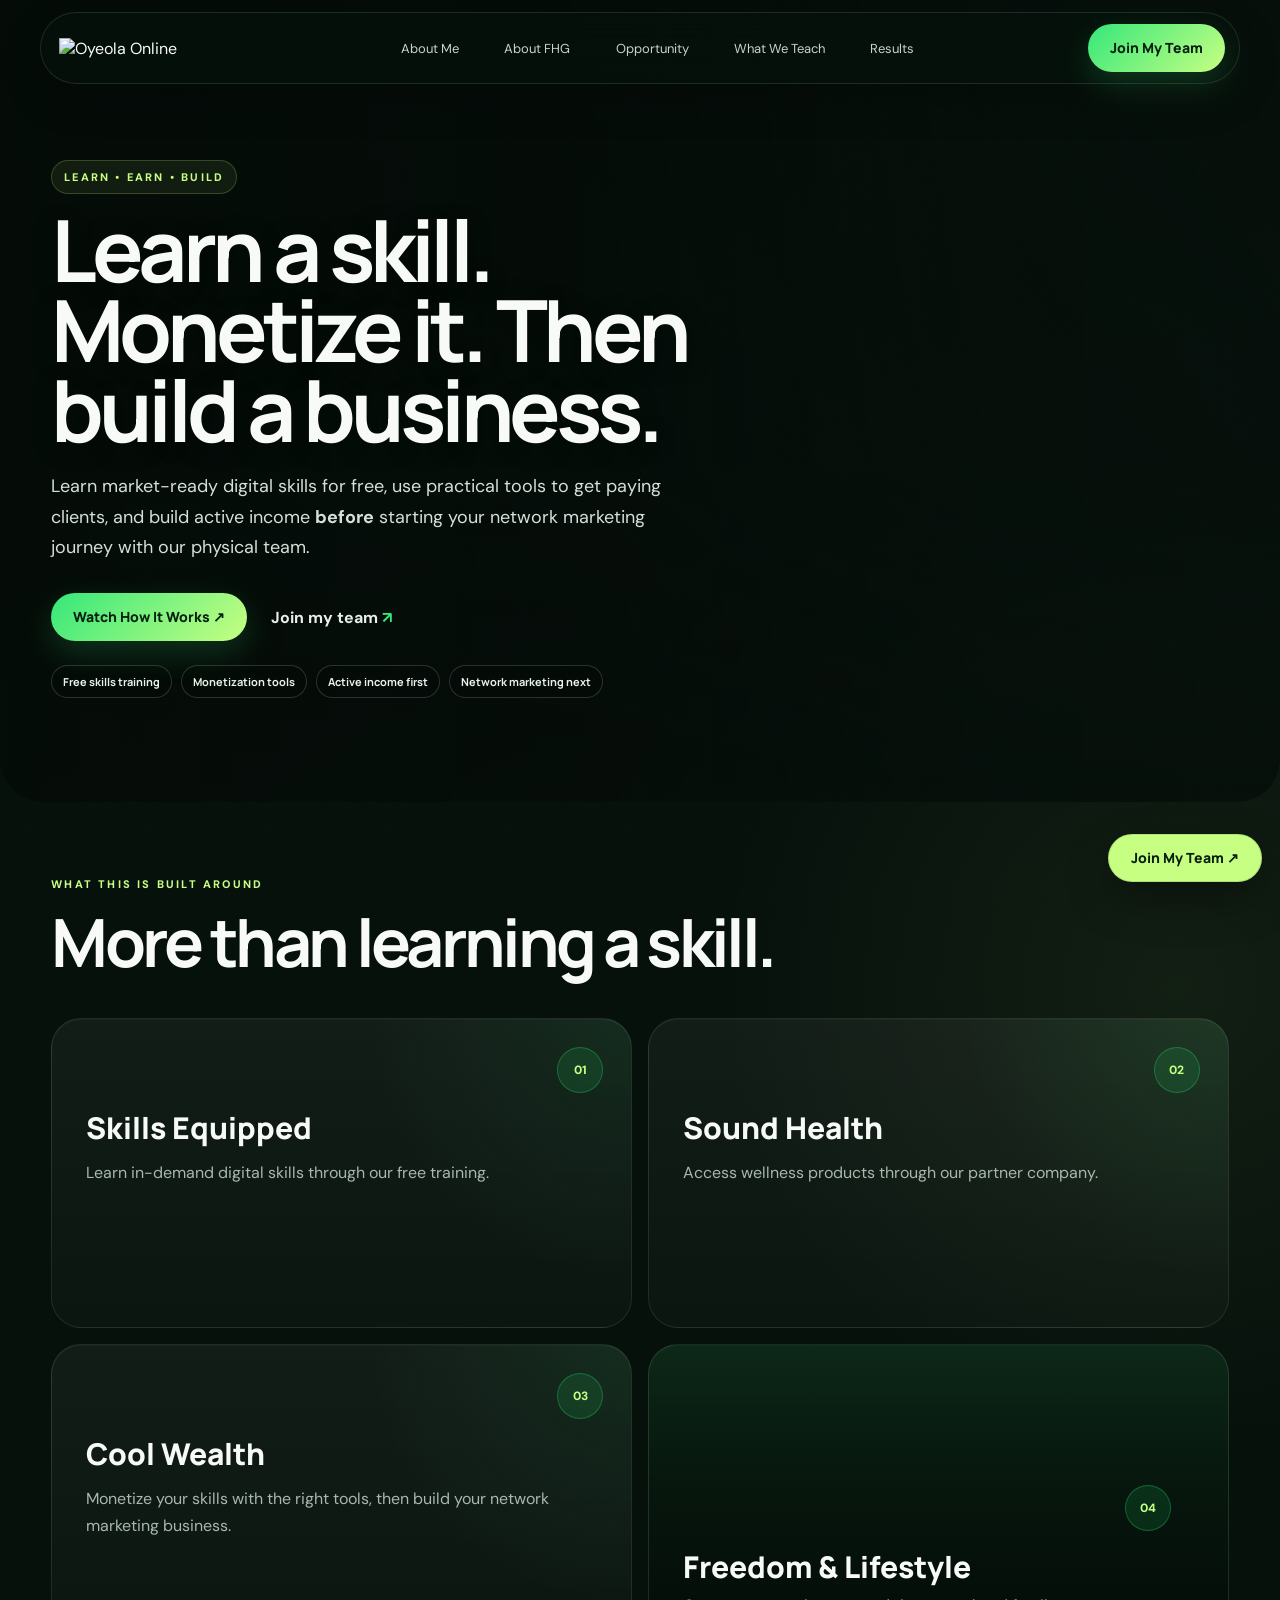
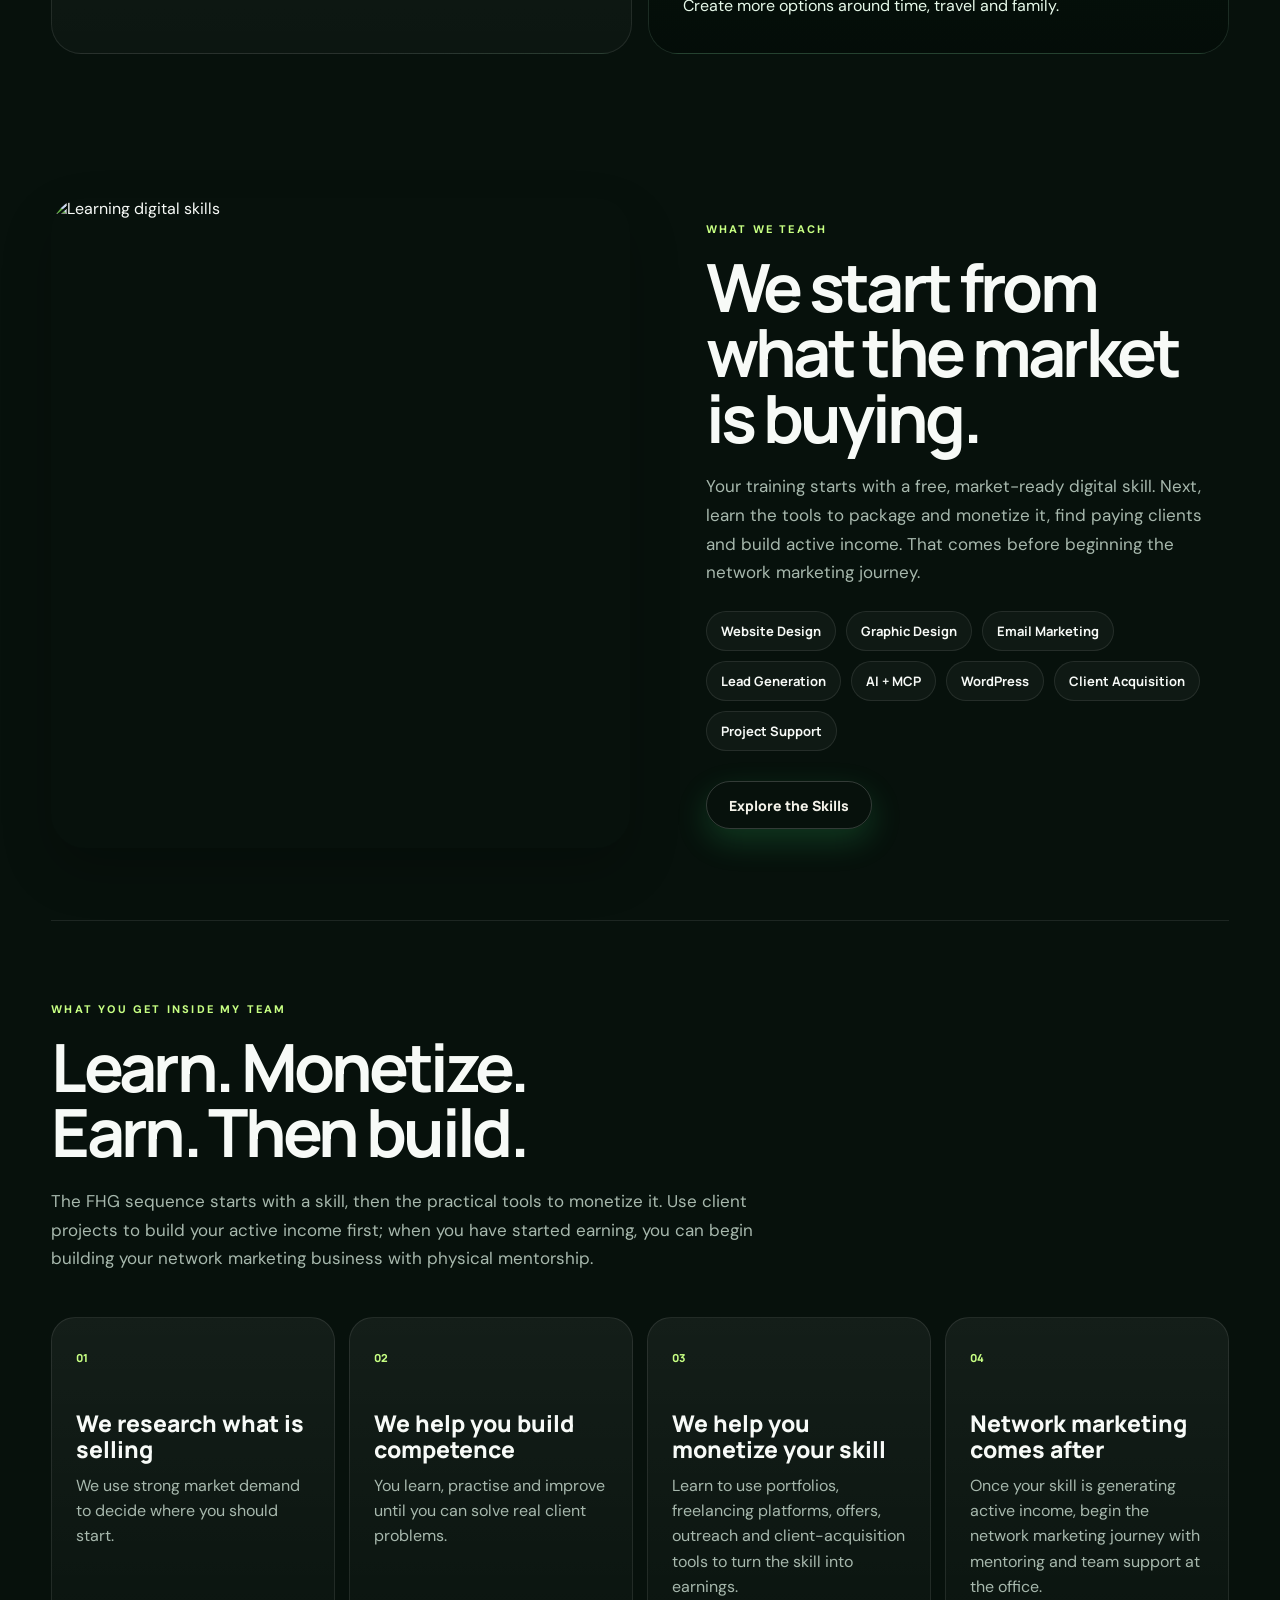
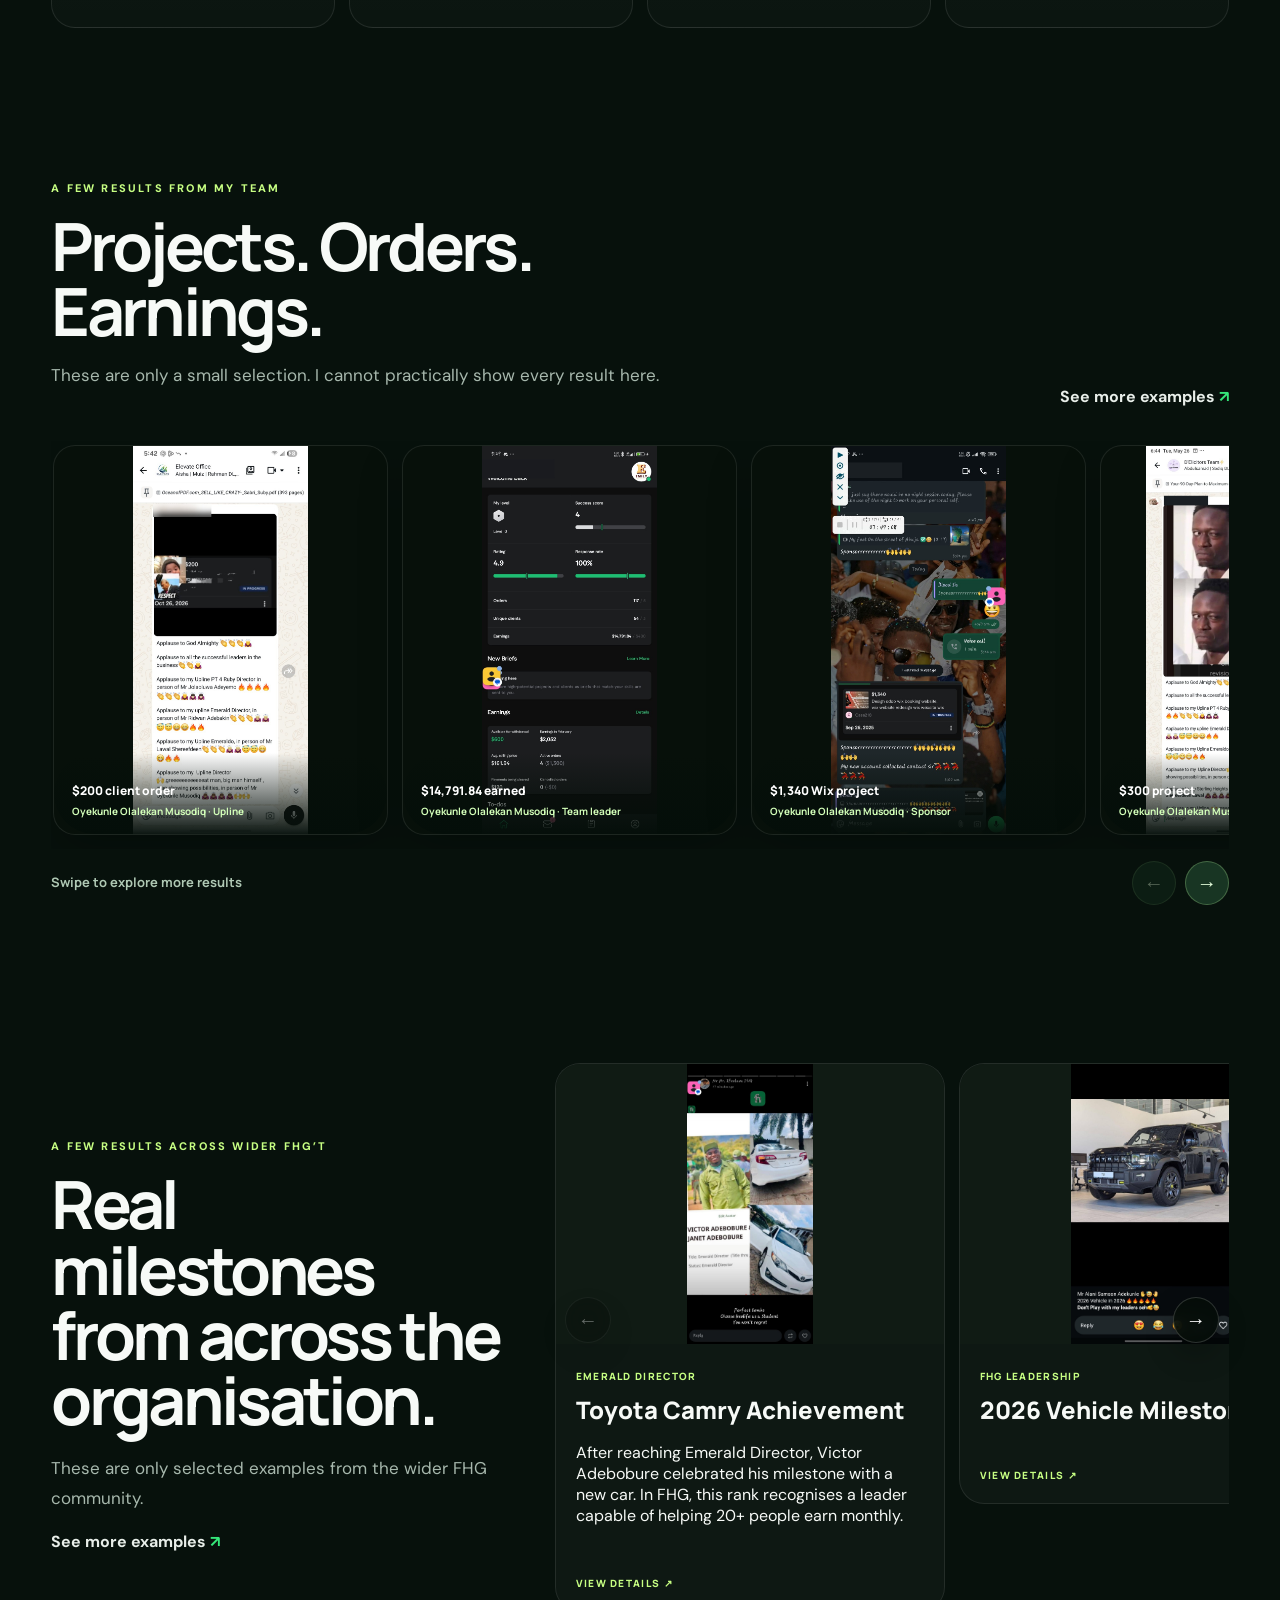
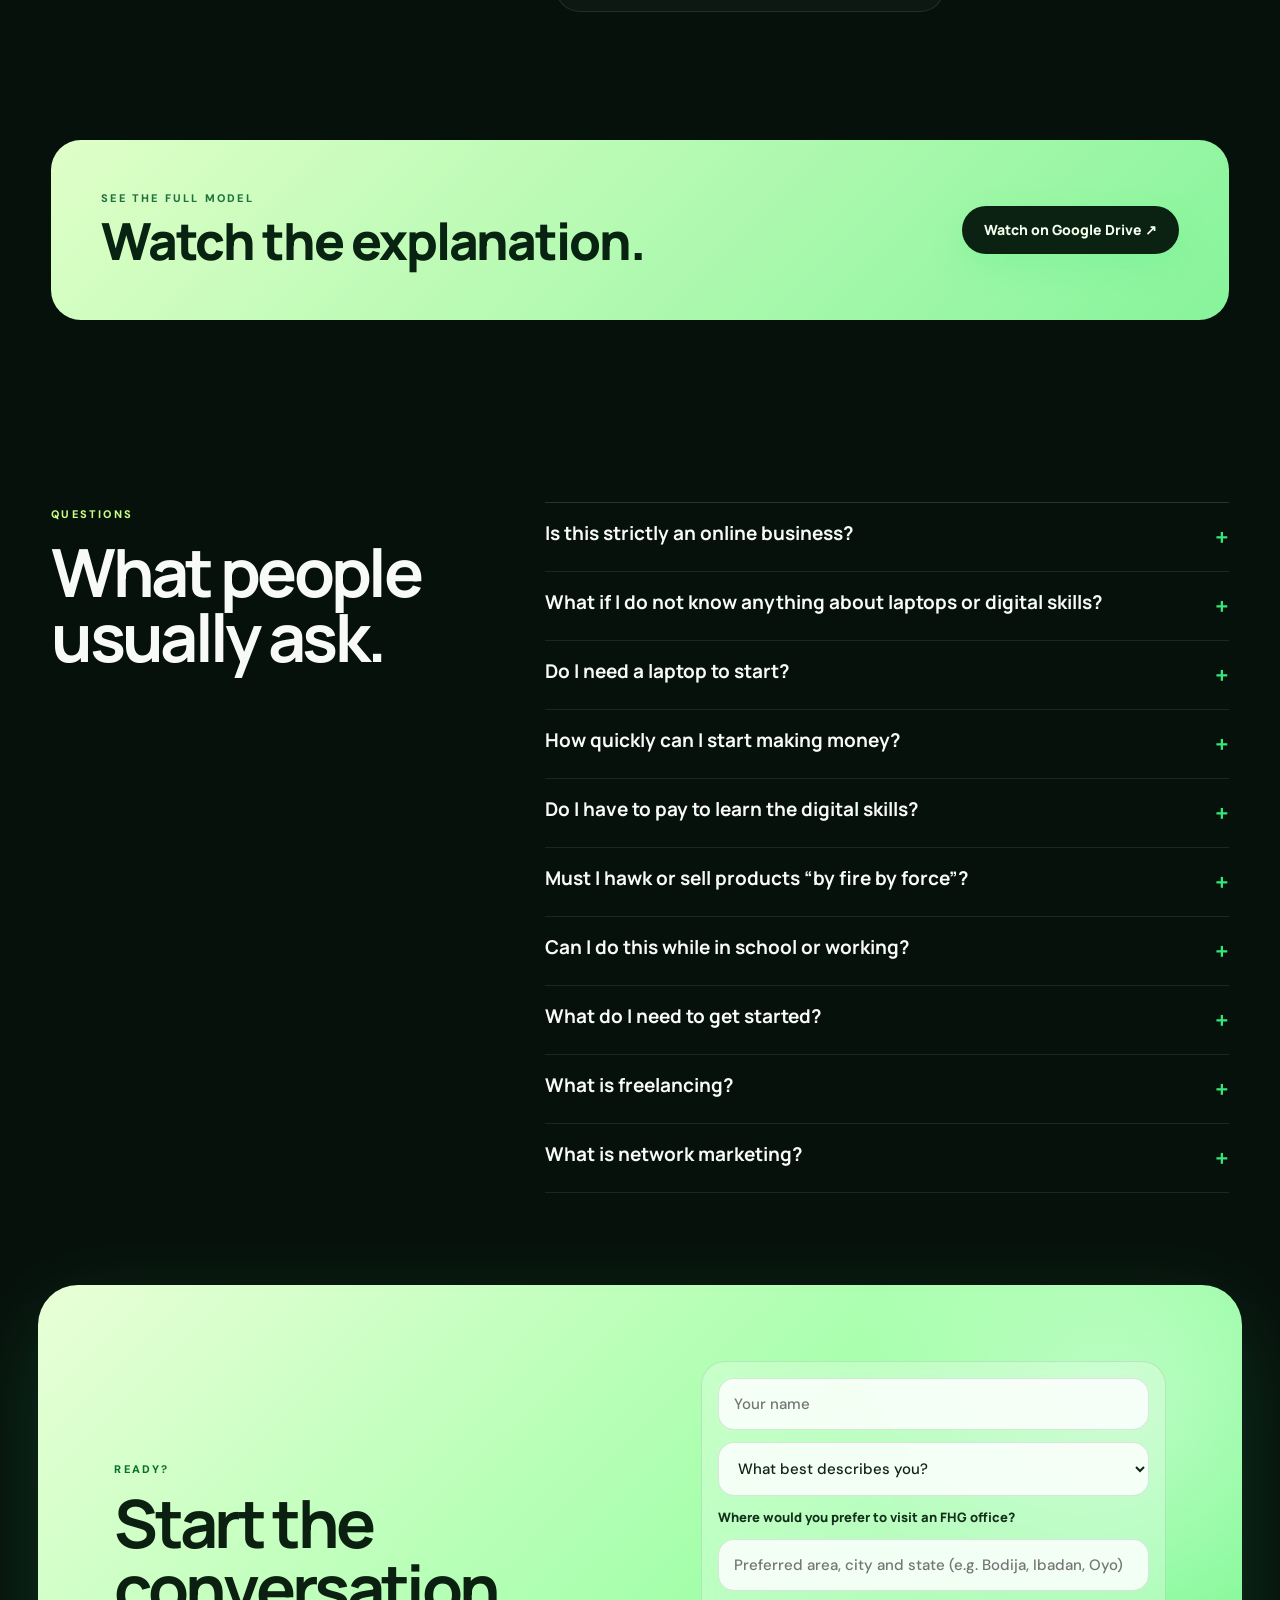
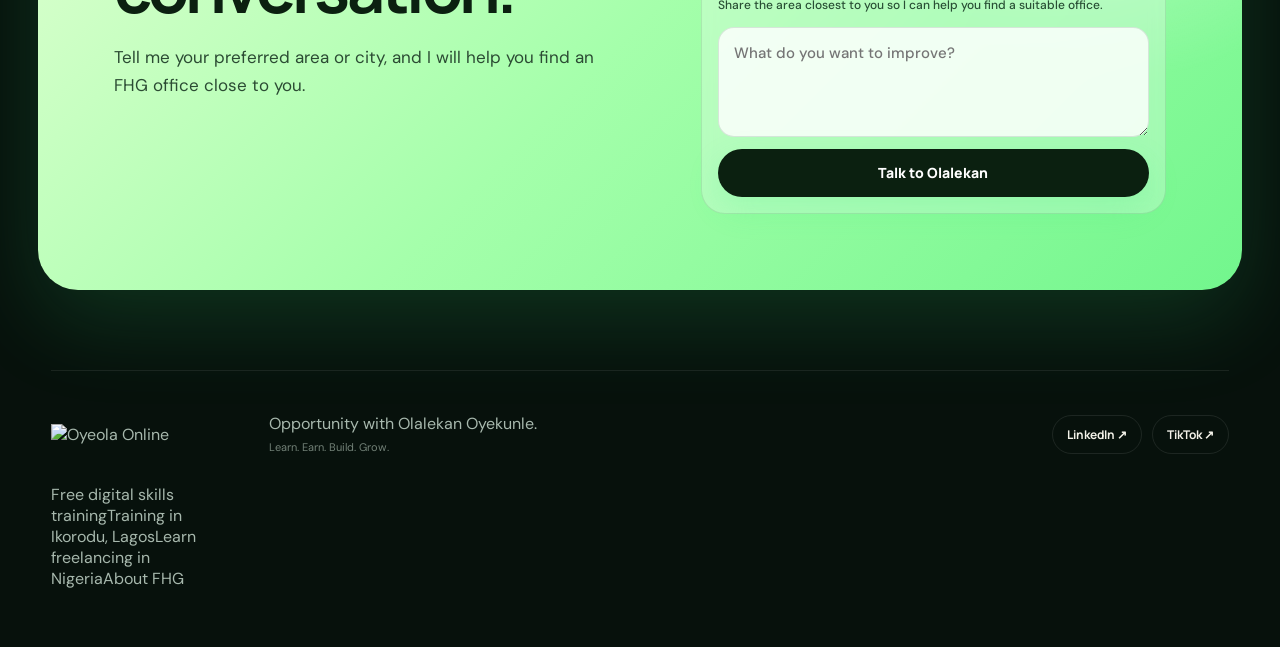
==== commit 989b30c0: "SEO: Free Digital Skills Training in Nigeria | FHG & Oyeola Online" ====
--- a/index.html
+++ b/index.html
@@ -1,8 +1,8 @@
 <!doctype html>
 <html lang="en"><head>
 <meta charset="utf-8"><meta name="viewport" content="width=device-width,initial-scale=1">
-<title>Opportunity with Olalekan Oyekunle | Oyeola Online</title>
-<meta name="description" content="Learn useful digital skills, build active income and grow with Olalekan Oyekunle.">
+<title>Free Digital Skills Training in Nigeria | FHG &amp; Oyeola Online</title>
+<meta name="description" content="Learn practical digital skills for free in Nigeria with FHG mentoring. Explore web design, graphic design, freelancing on Fiverr and Upwork, and how to start.">
 <link rel="preconnect" href="https://fonts.googleapis.com"><link rel="preconnect" href="https://fonts.gstatic.com" crossorigin><link href="https://fonts.googleapis.com/css2?family=Manrope:wght@400;500;600;700;800&family=DM+Sans:wght@400;500;600;700&display=swap" rel="stylesheet"><link rel="icon" type="image/svg+xml" href="/favicon.svg?v=20261019"><link rel="icon" type="image/png" sizes="192x192" href="/favicon.png?v=20261019"><link rel="shortcut icon" type="image/x-icon" href="/favicon.ico?v=20261019"><link rel="apple-touch-icon" sizes="180x180" href="/apple-touch-icon.png?v=20261019"><meta name="theme-color" content="#050706"><link rel="stylesheet" href="styles.css">
 
 <!-- Google tag (gtag.js) -->
@@ -14,6 +14,18 @@
 
   gtag('config', 'G-29W0G2F42Q');
 </script>
+
+<!-- Search discovery and social previews -->
+<link rel="canonical" href="https://fhg.oyeolaonline.com/">
+<meta name="robots" content="index,follow,max-image-preview:large">
+<meta property="og:type" content="website">
+<meta property="og:site_name" content="FHG Skills with Oyeola Online">
+<meta property="og:locale" content="en_NG">
+<meta property="og:title" content="Free Digital Skills Training in Nigeria | FHG &amp; Oyeola Online">
+<meta property="og:description" content="Learn practical digital skills for free in Nigeria with FHG mentoring. Explore web design, graphic design, freelancing on Fiverr and Upwork, and how to start.">
+<meta property="og:url" content="https://fhg.oyeolaonline.com/">
+<meta name="twitter:card" content="summary">
+<script type="application/ld+json">{"@context":"https://schema.org","@type":"WebPage","@id":"https://fhg.oyeolaonline.com/#webpage","url":"https://fhg.oyeolaonline.com/","name":"Free Digital Skills Training in Nigeria | FHG & Oyeola Online","description":"Learn practical digital skills for free in Nigeria with FHG mentoring. Explore web design, graphic design, freelancing on Fiverr and Upwork, and how to start.","inLanguage":"en-NG","isPartOf":{"@id":"https://fhg.oyeolaonline.com/#website"}}</script>
 </head><body><div class="noise"></div><header class="site-header">
   <a href="index.html" class="brand"><img src="https://raw.githubusercontent.com/damolax/Oyeola-Web/main/assets/logos/logo-horizontal-dark.svg" alt="Oyeola Online"></a>
   <nav class="desktop-nav"><a href="about.html">About Me</a><a href="about-fhg.html">About FHG</a><a href="opportunity.html">Opportunity</a><a href="services.html">What We Teach</a><a href="testimonials.html">Results</a></nav>
@@ -150,4 +162,4 @@
     <a href="https://www.linkedin.com/in/olalekan-oyekunle/" target="_blank" rel="noopener">LinkedIn ↗</a>
     <a href="https://www.tiktok.com/@oyeola2001" target="_blank" rel="noopener">TikTok ↗</a>
   </div>
-</footer><script src="app.js"></script><a class="floating-join" href="https://wa.me/2347061427683?text=Hello%20Olalekan%2C%20I%20saw%20your%20website%20and%20I%20want%20to%20know%20how%20to%20join%20your%20team." target="_blank" rel="noopener">Join My Team ↗</a></body></html>+<nav class="footer-seo-links" aria-label="Helpful guides"><a href="services.html">Free digital skills training</a><a href="digital-skills-training-ikorodu.html">Training in Ikorodu, Lagos</a><a href="learn-freelancing-nigeria.html">Learn freelancing in Nigeria</a><a href="about-fhg.html">About FHG</a></nav></footer><script src="app.js"></script><a class="floating-join" href="https://wa.me/2347061427683?text=Hello%20Olalekan%2C%20I%20saw%20your%20website%20and%20I%20want%20to%20know%20how%20to%20join%20your%20team." target="_blank" rel="noopener">Join My Team ↗</a></body></html>
--- a/styles.css
+++ b/styles.css
@@ -1246,3 +1246,246 @@
   white-space:normal;
   letter-spacing:0;
 }
+
+
+/* ----------------------------------------------------------
+   Mobile browsing repair: visible fourth pillar, native-touch
+   galleries, tighter FAQ and non-obstructing mobile CTA.
+   ---------------------------------------------------------- */
+
+/* Pillar cards should never depend on a scroll-triggered reveal.
+   The fourth uses positioned children, so it MUST have its own height. */
+.promise-grid .promise-card {
+  opacity:1 !important;
+  transform:none !important;
+  visibility:visible !important;
+}
+.promise-grid .promise-card.image-card.lifestyle-card {
+  display:flex;
+  align-items:flex-end;
+  position:relative;
+  min-height:310px !important;
+  isolation:isolate;
+  background-color:#123521;
+  background-image:
+    linear-gradient(0deg,rgba(3,18,10,.94),rgba(8,31,15,.30)),
+    url("https://images.pexels.com/photos/36546141/pexels-photo-36546141.jpeg?auto=compress&cs=tinysrgb&w=1200");
+  background-position:center;
+  background-size:cover;
+}
+.promise-grid .promise-card.image-card.lifestyle-card .shade {
+  z-index:0;
+  pointer-events:none;
+}
+.promise-grid .promise-card.image-card.lifestyle-card .content {
+  z-index:1;
+  position:relative;
+  left:auto;
+  right:auto;
+  bottom:auto;
+  width:100%;
+  padding:88px 0 0;
+}
+.promise-grid .promise-card.image-card.lifestyle-card .content .icon {
+  top:23px;
+  right:23px;
+}
+.promise-grid .promise-card.image-card.lifestyle-card h3 {
+  margin:0 0 10px;
+  line-height:1.1;
+}
+.promise-grid .promise-card.image-card.lifestyle-card p {
+  margin:0;
+  color:#e6f8e9;
+}
+
+/* Both homepage sliders: no moving ticker, no scroll hijacking. */
+.team-proof-slider.testimonial-slider {
+  position:relative;
+  width:100%;
+  max-width:100%;
+  overflow:hidden;
+  margin-inline:0;
+  -webkit-mask-image:none;
+  mask-image:none;
+}
+.team-proof-slider .testimonial-track {
+  box-sizing:border-box;
+  display:flex;
+  flex-wrap:nowrap;
+  width:100% !important;
+  max-width:100%;
+  overflow-x:auto;
+  overflow-y:hidden;
+  gap:14px;
+  padding:4px 2px 14px;
+  animation:none !important;
+  transform:none !important;
+  scroll-behavior:smooth;
+  scroll-snap-type:x proximity;
+  scroll-padding-inline:2px;
+  overscroll-behavior-x:auto;
+  overscroll-behavior-y:auto;
+  touch-action:auto !important;
+  -webkit-overflow-scrolling:touch;
+  scrollbar-width:none;
+}
+.team-proof-slider .testimonial-track::-webkit-scrollbar {display:none}
+.team-proof-slider .testimonial-track .result-slide {
+  margin:0;
+  flex:0 0 clamp(245px,30vw,335px);
+  min-width:0;
+  width:auto;
+  height:390px;
+  scroll-snap-align:start;
+  scroll-snap-stop:normal;
+}
+.team-proof-slider .result-slide .proof-figure-link img {object-fit:contain}
+.team-slider-controls {
+  display:flex;
+  justify-content:space-between;
+  align-items:center;
+  gap:12px;
+  margin-top:12px;
+  color:#afc8b4;
+  font:700 13px/1.4 Manrope,sans-serif;
+}
+.team-slider-controls>div {display:flex;gap:9px}
+.team-slider-arrow {
+  display:grid;
+  place-items:center;
+  min-width:44px;
+  min-height:44px;
+  border-radius:50%;
+  cursor:pointer;
+  color:#e7ffdd;
+  background:#183523;
+  border:1px solid rgba(192,255,164,.26);
+  font-size:20px;
+  line-height:1;
+}
+.team-slider-arrow:disabled,
+.result-carousel .carousel-arrow:disabled {opacity:.35;cursor:default}
+.team-slider-arrow:not(:disabled):hover {background:#31523a}
+.team-slider-arrow:focus-visible,
+.result-carousel-track:focus-visible,
+.team-proof-slider .testimonial-track:focus-visible {
+  outline:2px solid #c0ff91;
+  outline-offset:3px;
+}
+
+/* FHG wider achievement scroller: do not disable vertical finger scrolling.
+   Never auto-advance or force snap while somebody is using the page. */
+.result-carousel {max-width:100%;min-width:0}
+.result-carousel .result-carousel-track {
+  box-sizing:border-box;
+  display:flex;
+  flex-wrap:nowrap;
+  align-items:flex-start;
+  width:100%;
+  max-width:100%;
+  overflow-x:auto;
+  overflow-y:hidden;
+  scroll-snap-type:x proximity !important;
+  scroll-snap-stop:normal !important;
+  touch-action:auto !important;
+  overscroll-behavior-x:auto !important;
+  overscroll-behavior-y:auto !important;
+  -webkit-overflow-scrolling:touch;
+}
+.org-result-carousel .org-result-card {
+  align-self:flex-start;
+  flex-shrink:0;
+  height:auto;
+}
+.org-result-carousel .org-result-card .proof-card-link {height:auto}
+.org-result-carousel .org-result-card .proof-open-inline {margin-top:14px}
+.result-carousel .carousel-arrow {z-index:6}
+
+/* Less separation between the watch banner and the questions,
+   with the questions stacked close to the section title. */
+#faq.faq-section {
+  align-items:start;
+  gap:clamp(22px,3vw,46px);
+}
+#faq.faq-section .section-head {margin-bottom:12px}
+#faq .faq-list {margin-top:0}
+#faq .faq-list details {padding:16px 0}
+#faq .faq-list summary {line-height:1.5}
+
+/* Tablet and touch devices */
+@media (pointer:coarse) and (max-width:1200px) {
+  .promise-grid .promise-card.image-card.lifestyle-card {
+    min-height:280px !important;
+    padding:26px !important;
+  }
+  .promise-grid .promise-card.image-card.lifestyle-card .content {padding-top:70px}
+  .result-carousel .result-carousel-track {
+    touch-action:auto !important;
+    scroll-snap-type:x proximity !important;
+  }
+  .result-carousel .carousel-arrow {
+    display:grid !important;
+    place-items:center;
+    top:auto;
+    bottom:3px;
+    width:42px;
+    height:42px;
+    transform:none;
+    border-radius:50%;
+  }
+  .result-carousel {padding-bottom:51px}
+  .result-carousel .carousel-arrow.prev {left:calc(50% - 49px)}
+  .result-carousel .carousel-arrow.next {right:calc(50% - 49px)}
+  .org-result-carousel .org-result-card {
+    flex-basis:min(82vw,360px) !important;
+    max-width:min(82vw,360px) !important;
+    min-height:0 !important;
+  }
+  .team-proof-slider .testimonial-track .result-slide {
+    flex-basis:min(78vw,335px);
+    height:min(440px,112vw);
+  }
+}
+
+/* Mobile: no full-width sticky button masking content, shorter FAQ rhythm. */
+@media (max-width:700px) {
+  .promise-grid {grid-template-columns:minmax(0,1fr) !important}
+  .promise-grid .promise-card.image-card.lifestyle-card {
+    min-height:270px !important;
+  }
+  .home-testimonials.compact-section {padding-bottom:42px}
+  .organisation-results-preview.compact-section {padding-top:38px;padding-bottom:34px}
+  .organisation-results-preview .section-head,
+  .organisation-results-preview .testimonial-head {margin-bottom:16px}
+  #faq.faq-section.compact-section {
+    display:block !important;
+    padding-top:22px !important;
+    padding-bottom:36px !important;
+    margin-top:0 !important;
+  }
+  #faq .section-head {margin:0 0 16px !important}
+  #faq .section-head h2 {margin-bottom:0}
+  #faq .faq-list details {padding:13px 0}
+  #faq .faq-list summary {font-size:clamp(16px,4.3vw,18px)}
+  #faq .faq-list p {font-size:14px}
+  .video-link-banner {
+    margin-top:20px !important;
+    margin-bottom:16px !important;
+    padding:28px 24px !important;
+  }
+  .floating-join {
+    width:auto !important;
+    left:auto !important;
+    right:14px !important;
+    bottom:calc(12px + env(safe-area-inset-bottom,0px)) !important;
+    padding:11px 17px !important;
+    font-size:12px !important;
+    min-height:44px !important;
+    max-width:calc(100vw - 28px);
+  }
+  .team-slider-controls {margin-top:10px}
+}
+@media (prefers-reduced-motion:reduce){
+  .team-proof-slider .testimonial-track,.result-carousel .result-carousel-track{scroll-behavior:auto}
+}
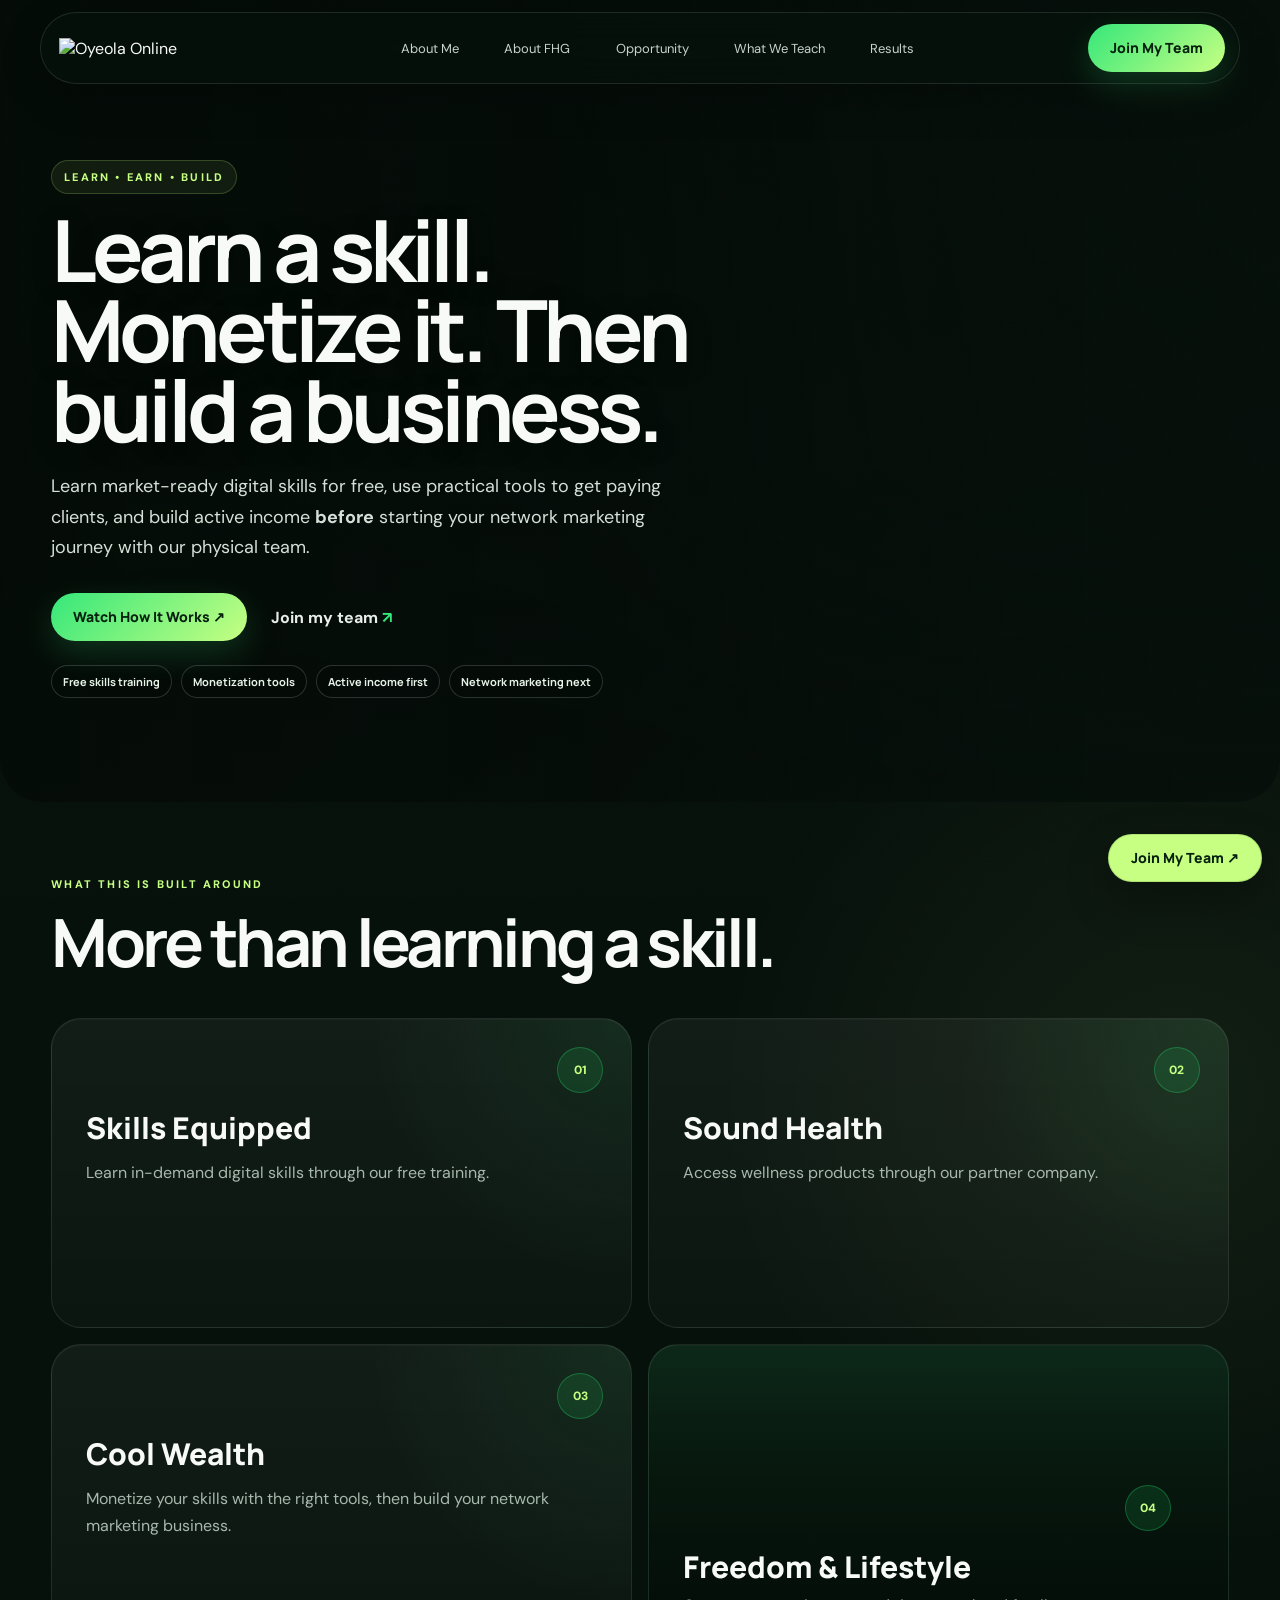
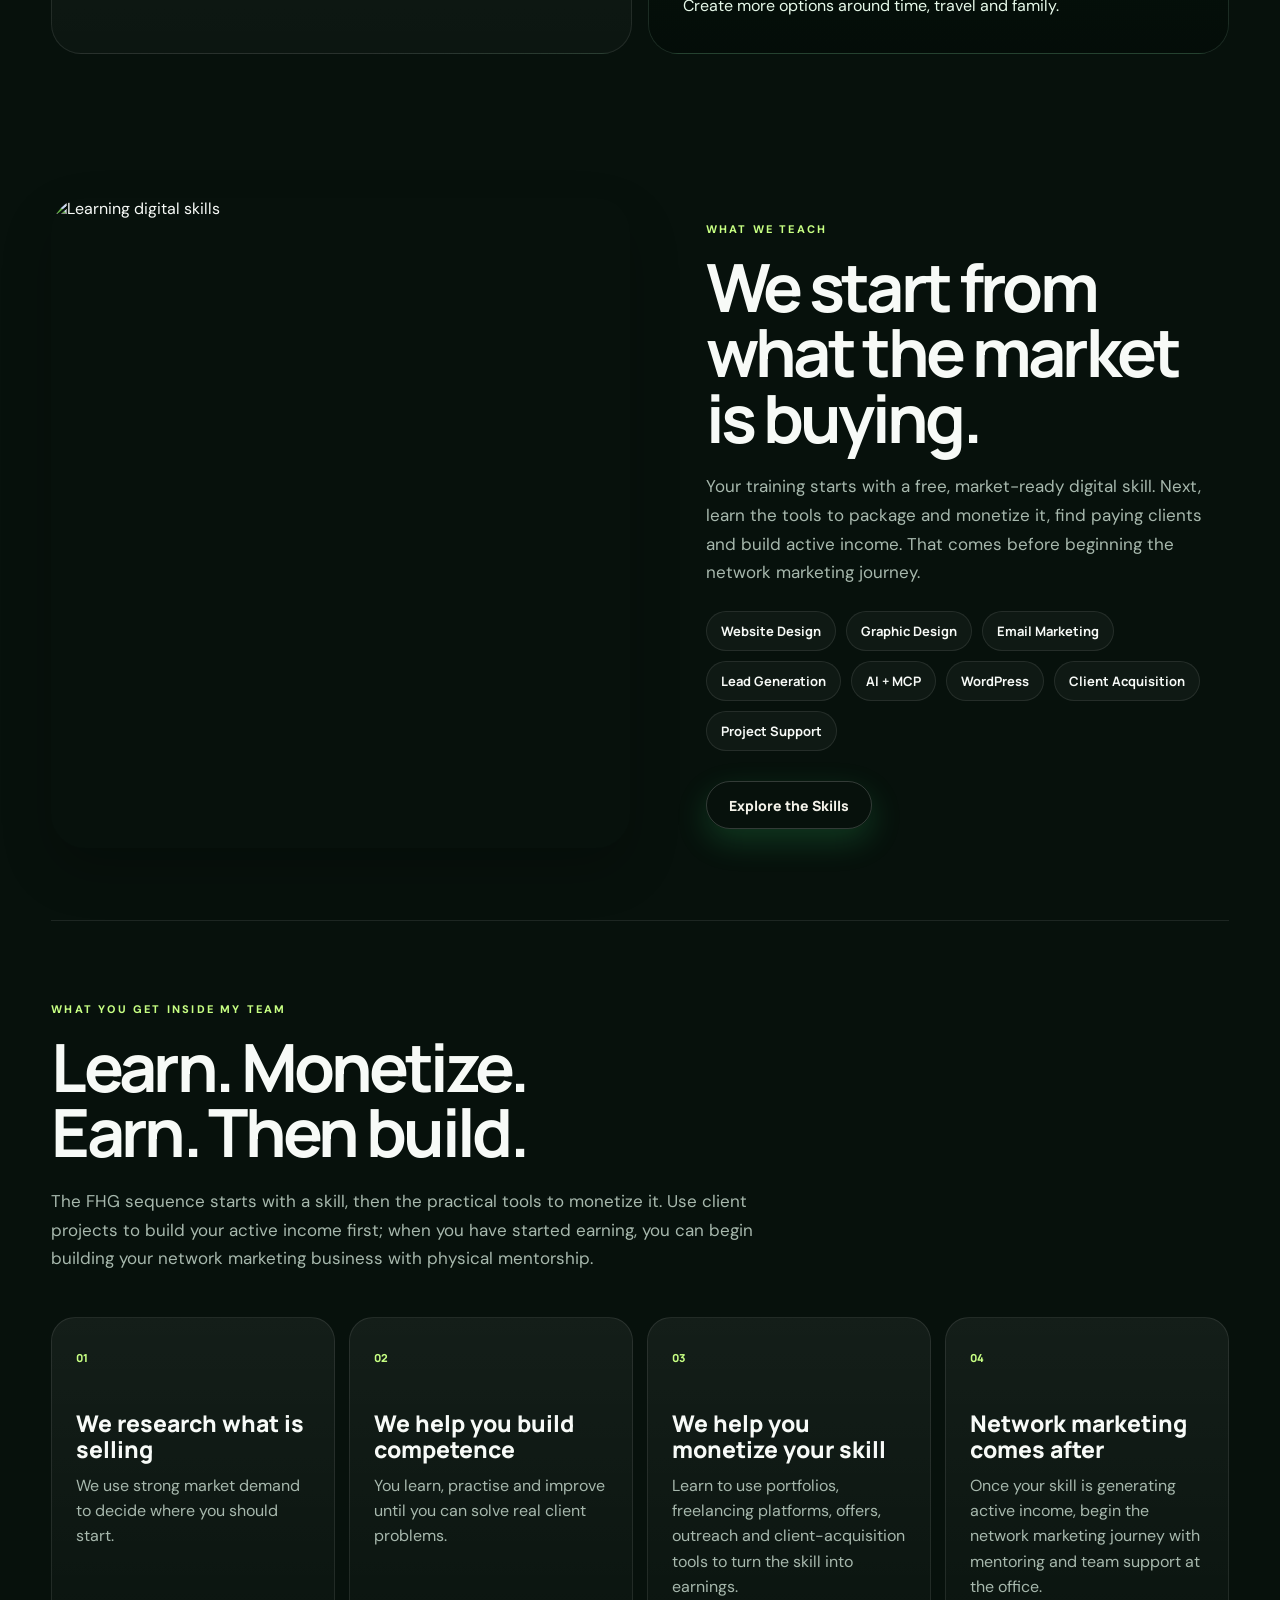
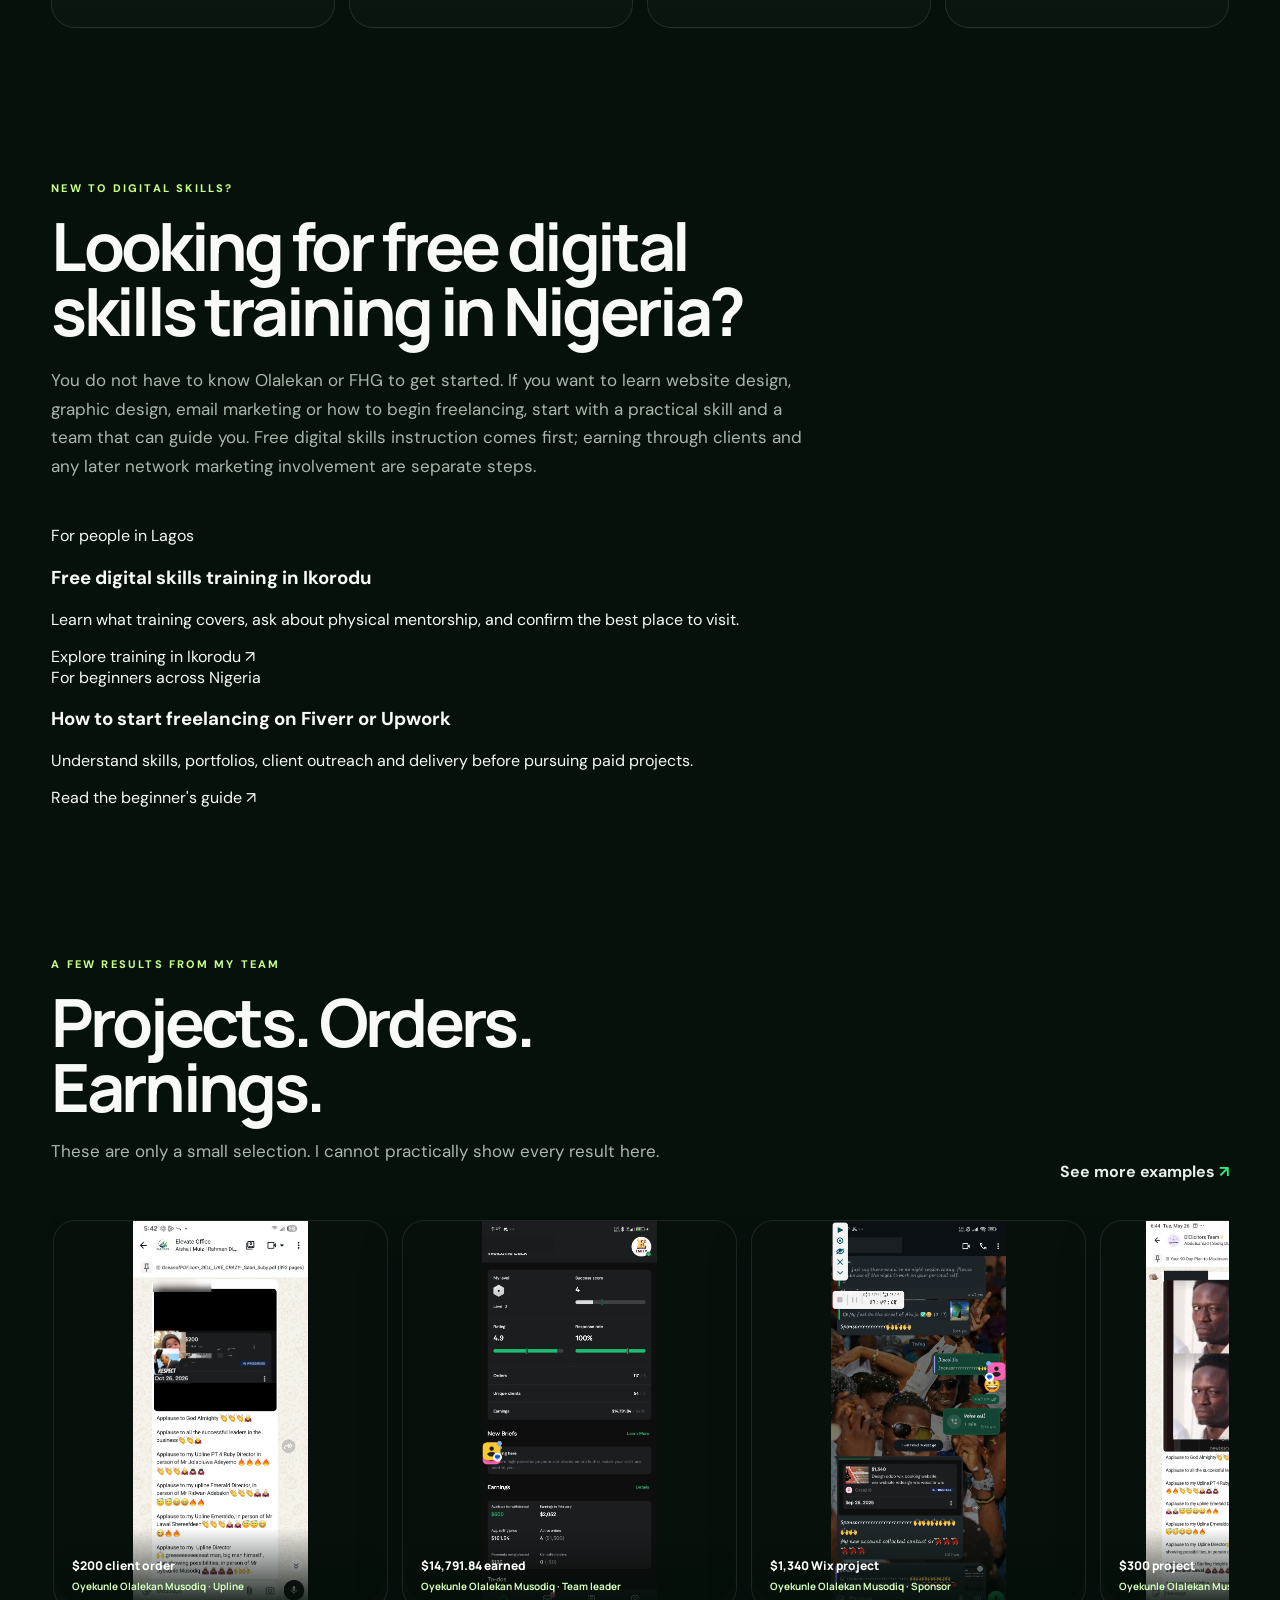
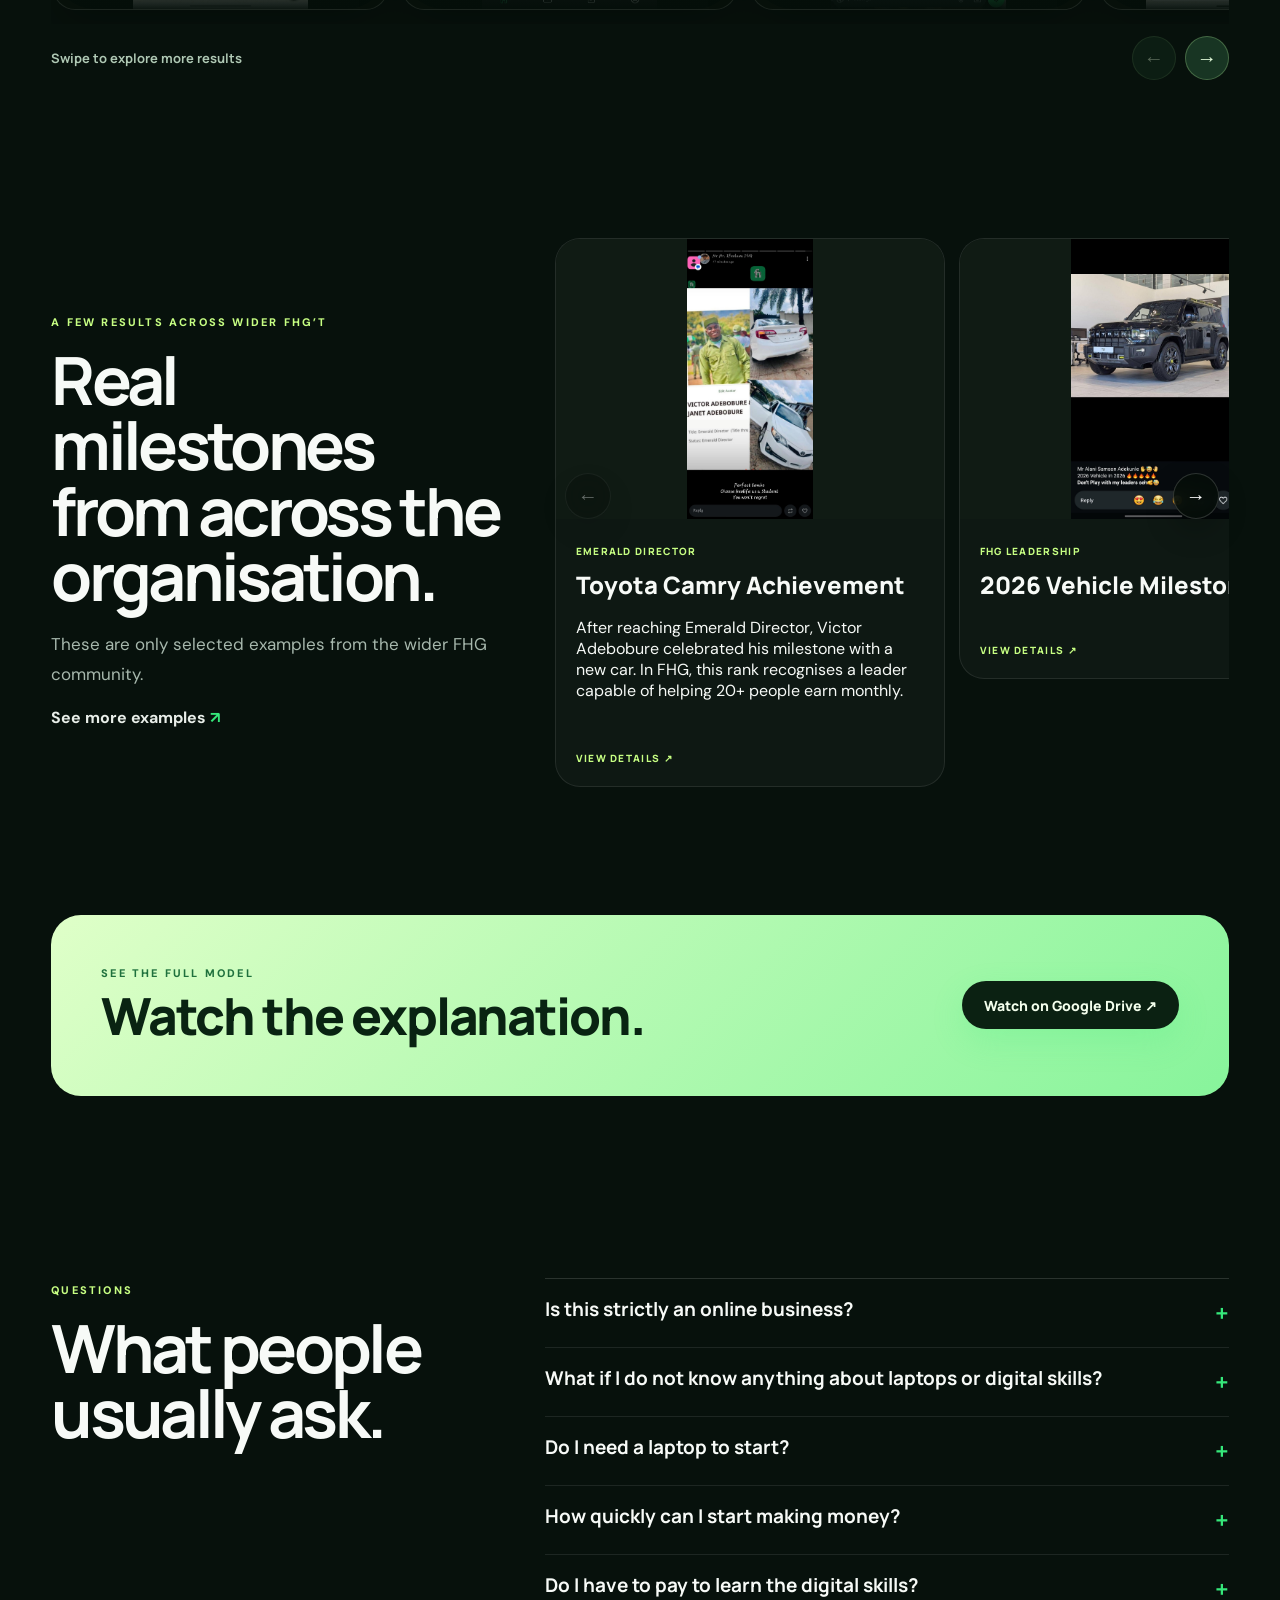
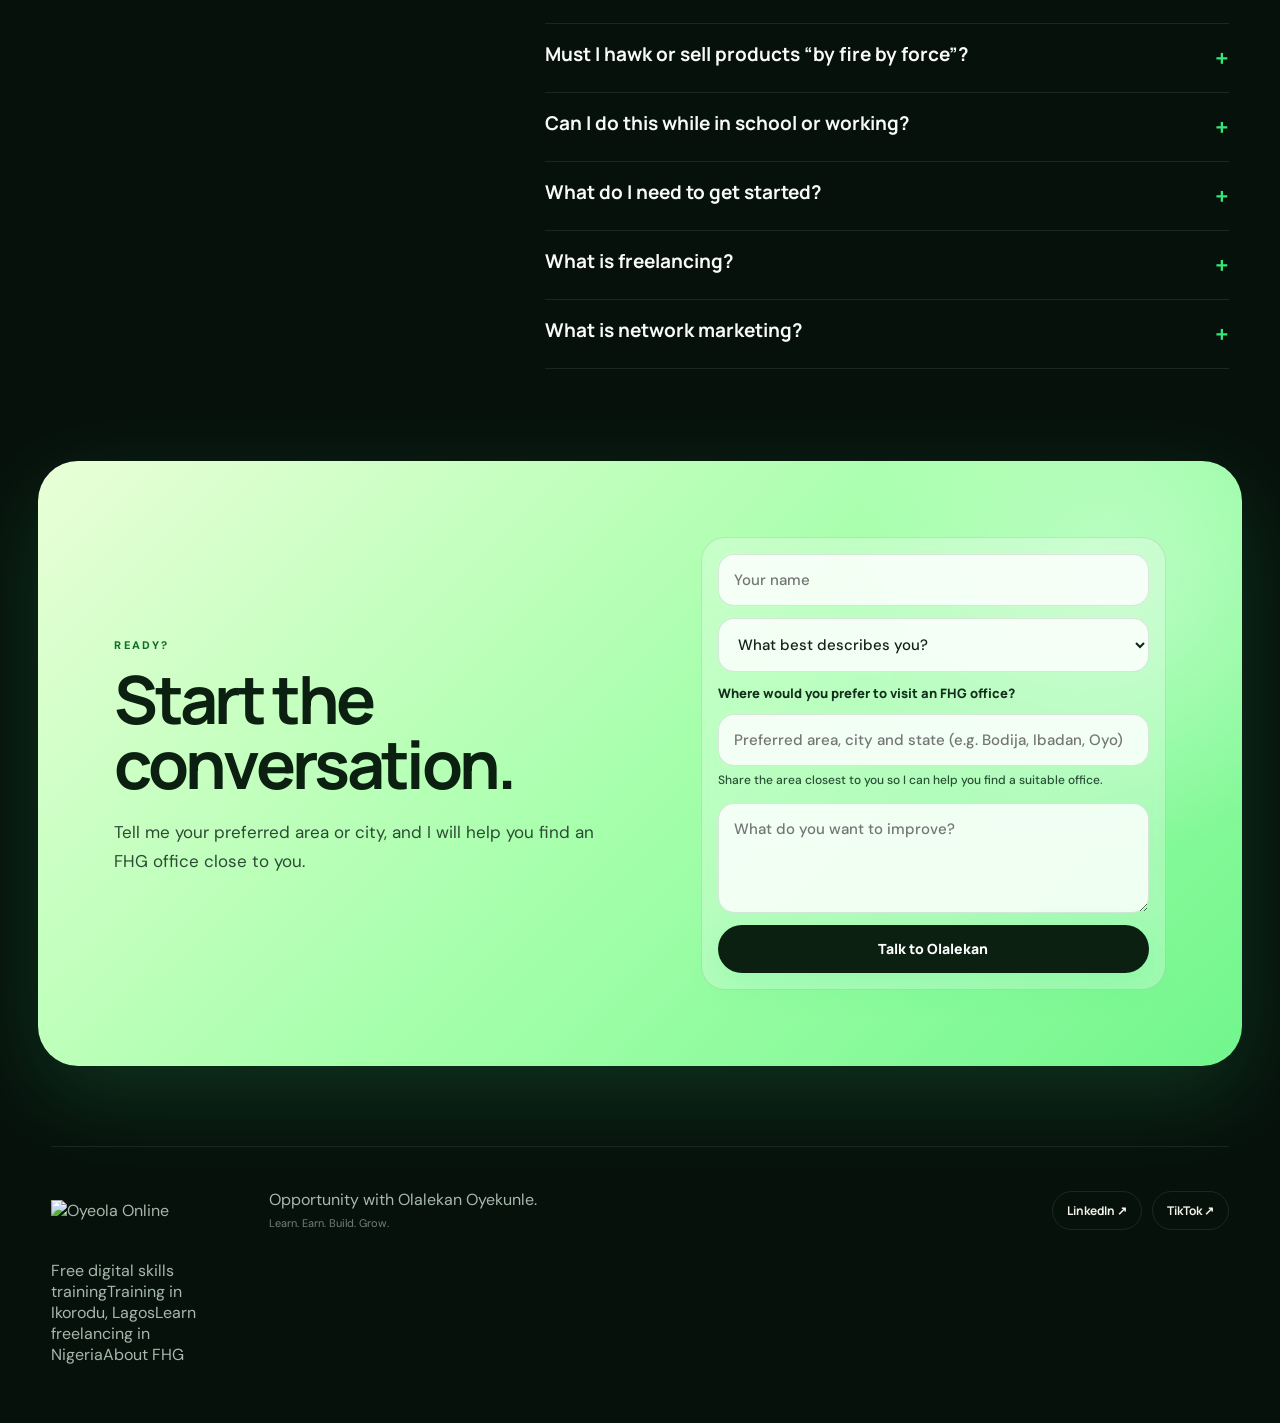
==== commit 94b3330a: "SEO: answer non-branded search intent with original helpful text" ====
--- a/index.html
+++ b/index.html
@@ -80,7 +80,8 @@
       <article><span>03</span><h3>We help you monetize your skill</h3><p>Learn to use portfolios, freelancing platforms, offers, outreach and client-acquisition tools to turn the skill into earnings.</p></article>
       <article><span>04</span><h3>Network marketing comes after</h3><p>Once your skill is generating active income, begin the network marketing journey with mentoring and team support at the office.</p></article>
     </div>
-  </section><section class="section home-testimonials compact-section">
+  </section><section class="section seo-discovery compact-section" aria-labelledby="search-start-title"><div class="section-head"><span class="kicker">New to digital skills?</span><h2 id="search-start-title">Looking for free digital skills training in Nigeria?</h2><p class="section-lead">You do not have to know Olalekan or FHG to get started. If you want to learn website design, graphic design, email marketing or how to begin freelancing, start with a practical skill and a team that can guide you. Free digital skills instruction comes first; earning through clients and any later network marketing involvement are separate steps.</p></div><div class="seo-link-cards"><article><span>For people in Lagos</span><h3>Free digital skills training in Ikorodu</h3><p>Learn what training covers, ask about physical mentorship, and confirm the best place to visit.</p><a href="digital-skills-training-ikorodu.html">Explore training in Ikorodu ↗</a></article><article><span>For beginners across Nigeria</span><h3>How to start freelancing on Fiverr or Upwork</h3><p>Understand skills, portfolios, client outreach and delivery before pursuing paid projects.</p><a href="learn-freelancing-nigeria.html">Read the beginner's guide ↗</a></article></div></section>
+<section class="section home-testimonials compact-section">
     <div class="testimonial-head"><div><span class="kicker">A few results from my team</span><h2>Projects. Orders. Earnings.</h2><p class="section-lead">These are only a small selection. I cannot practically show every result here.</p></div><a href="testimonials.html" class="text-link">See more examples <span>↗</span></a></div>
     <div class="testimonial-slider team-proof-slider" aria-label="Scrollable team results" data-team-carousel>
       <div class="testimonial-track" tabindex="0" role="region" aria-label="Team result cards — swipe horizontally or use the next and previous buttons">
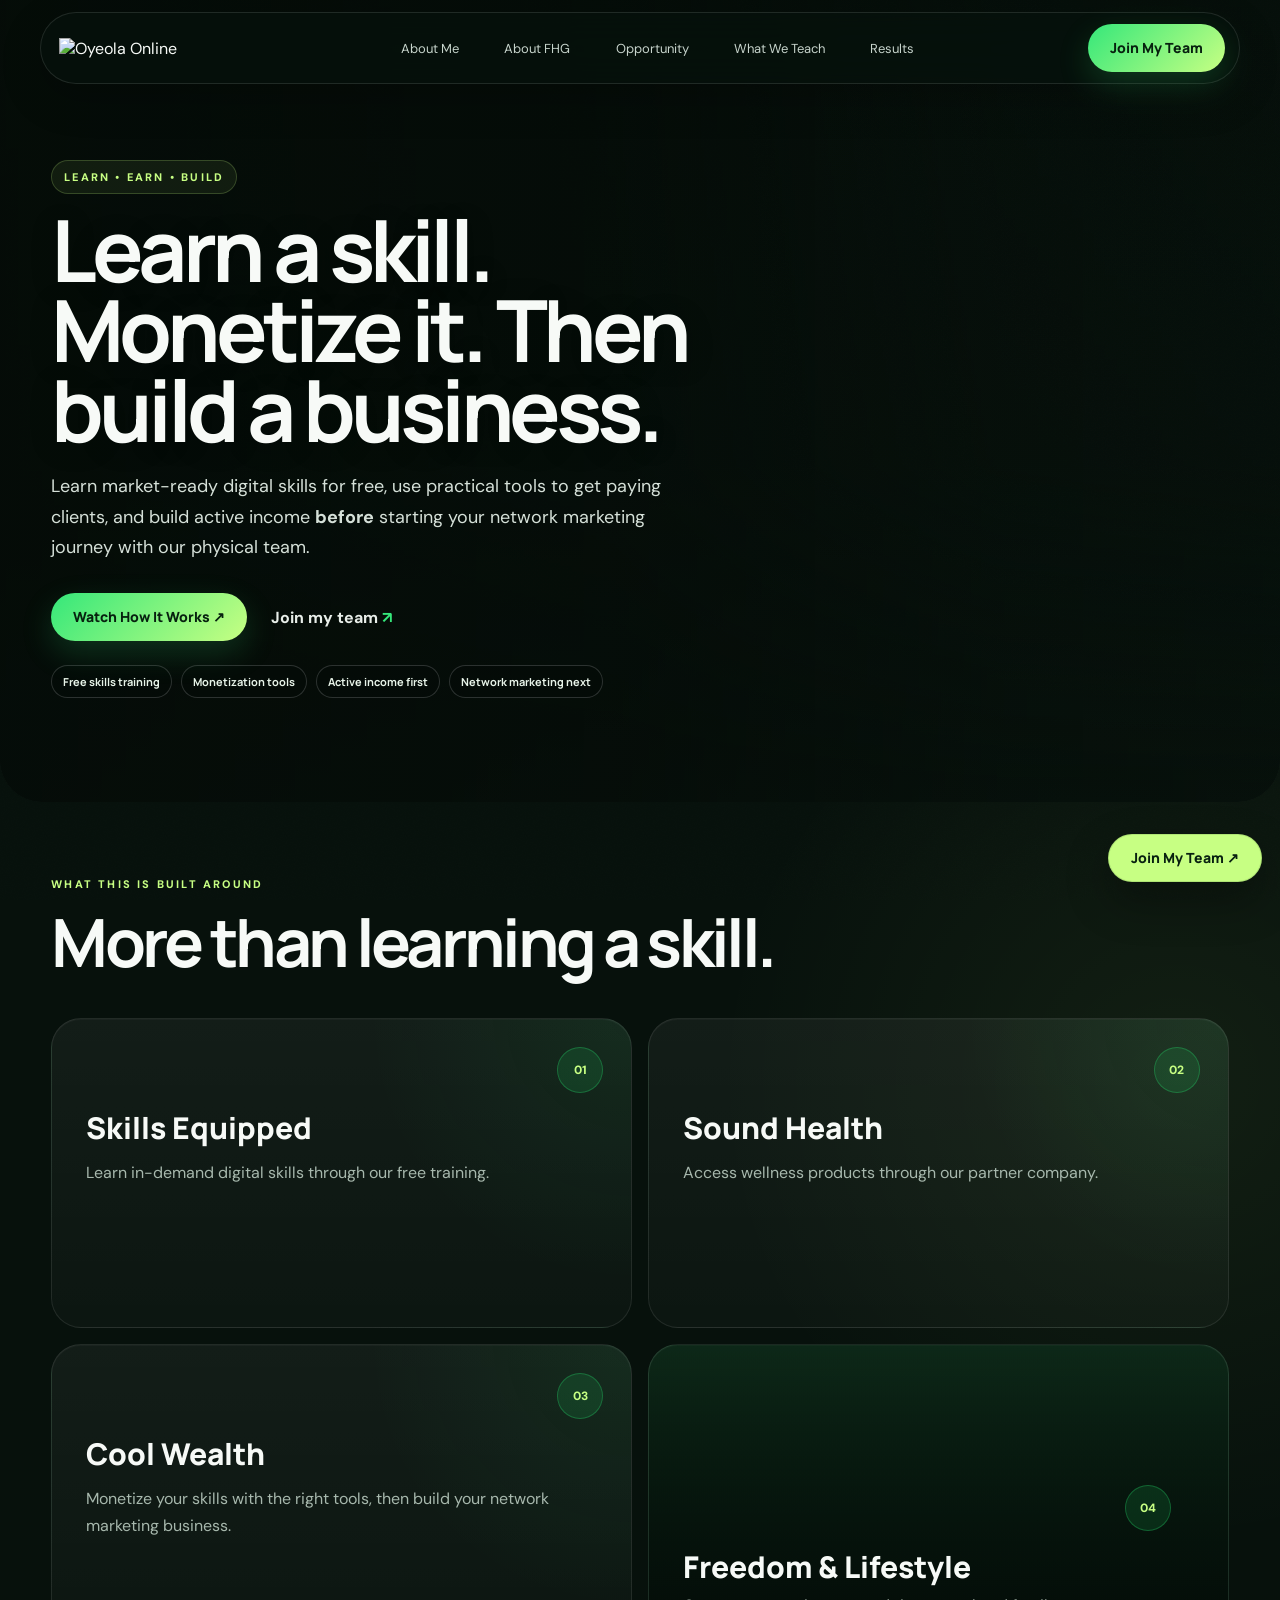
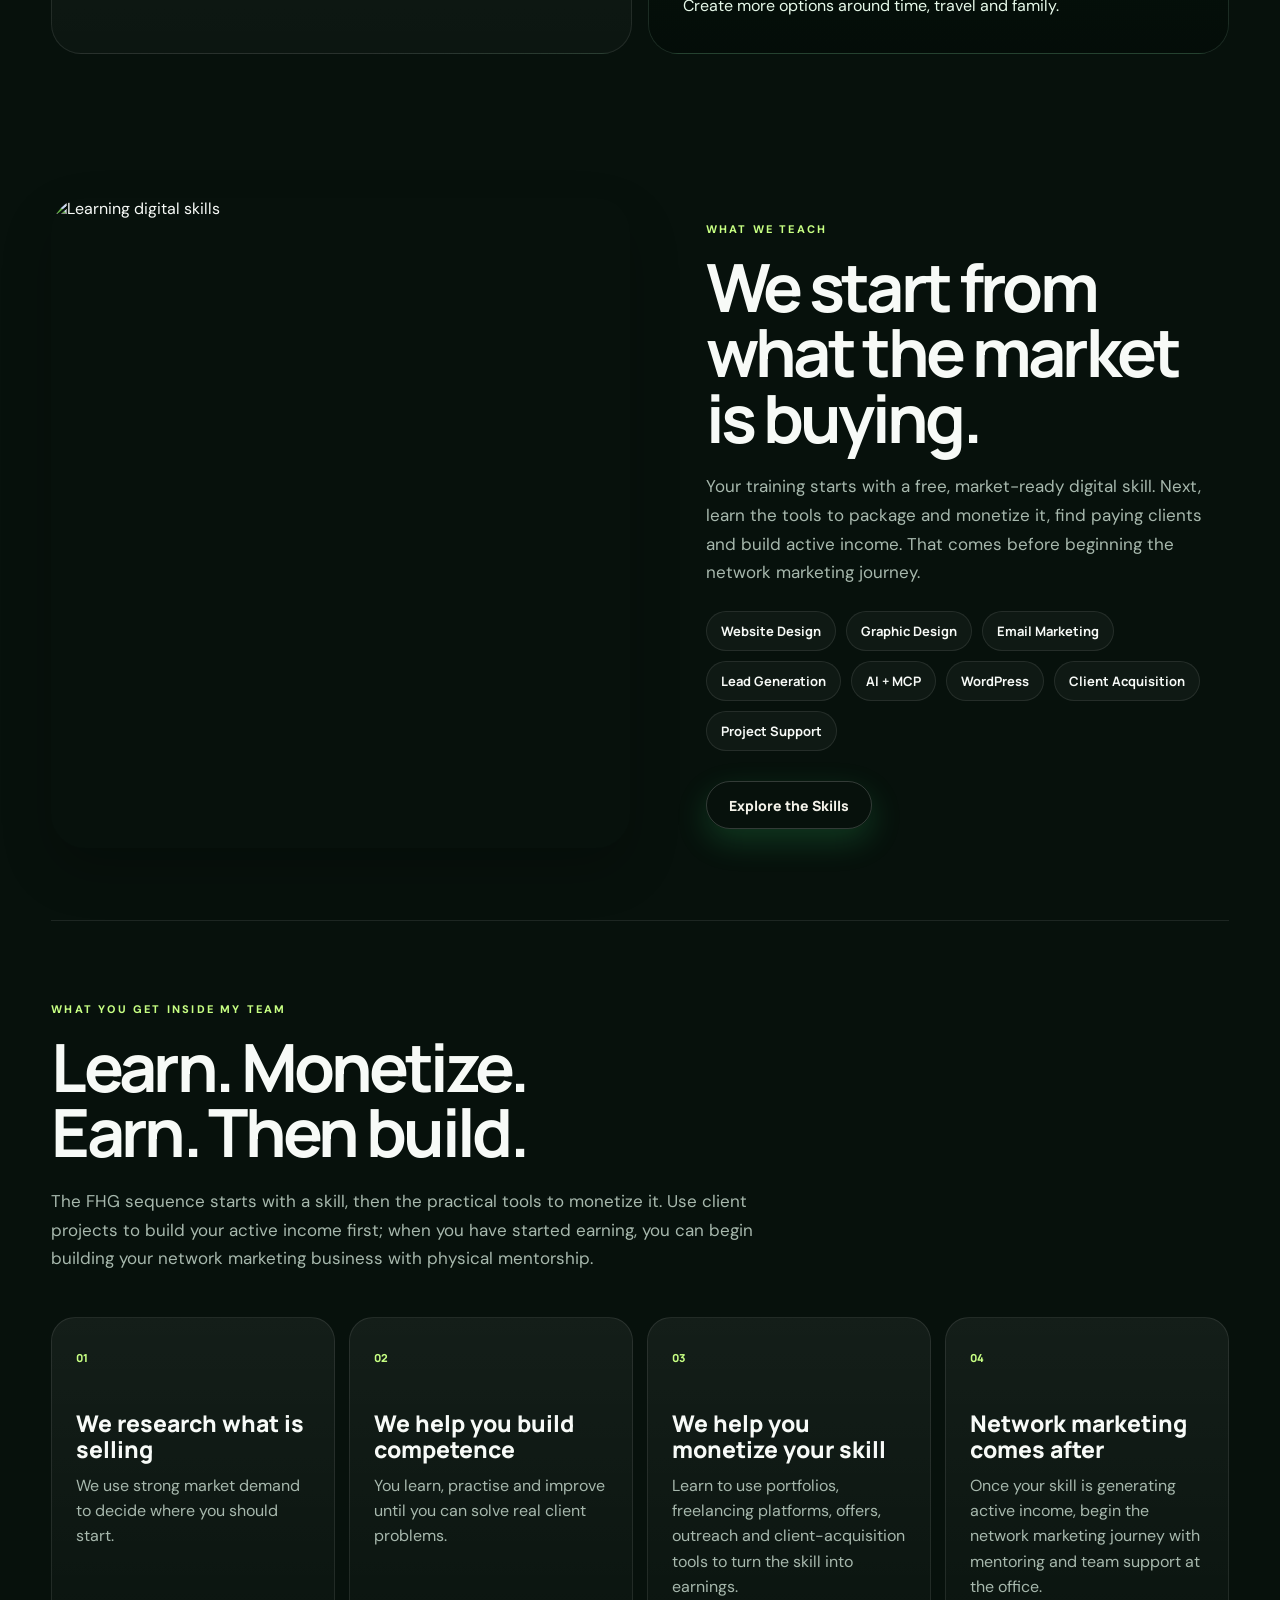
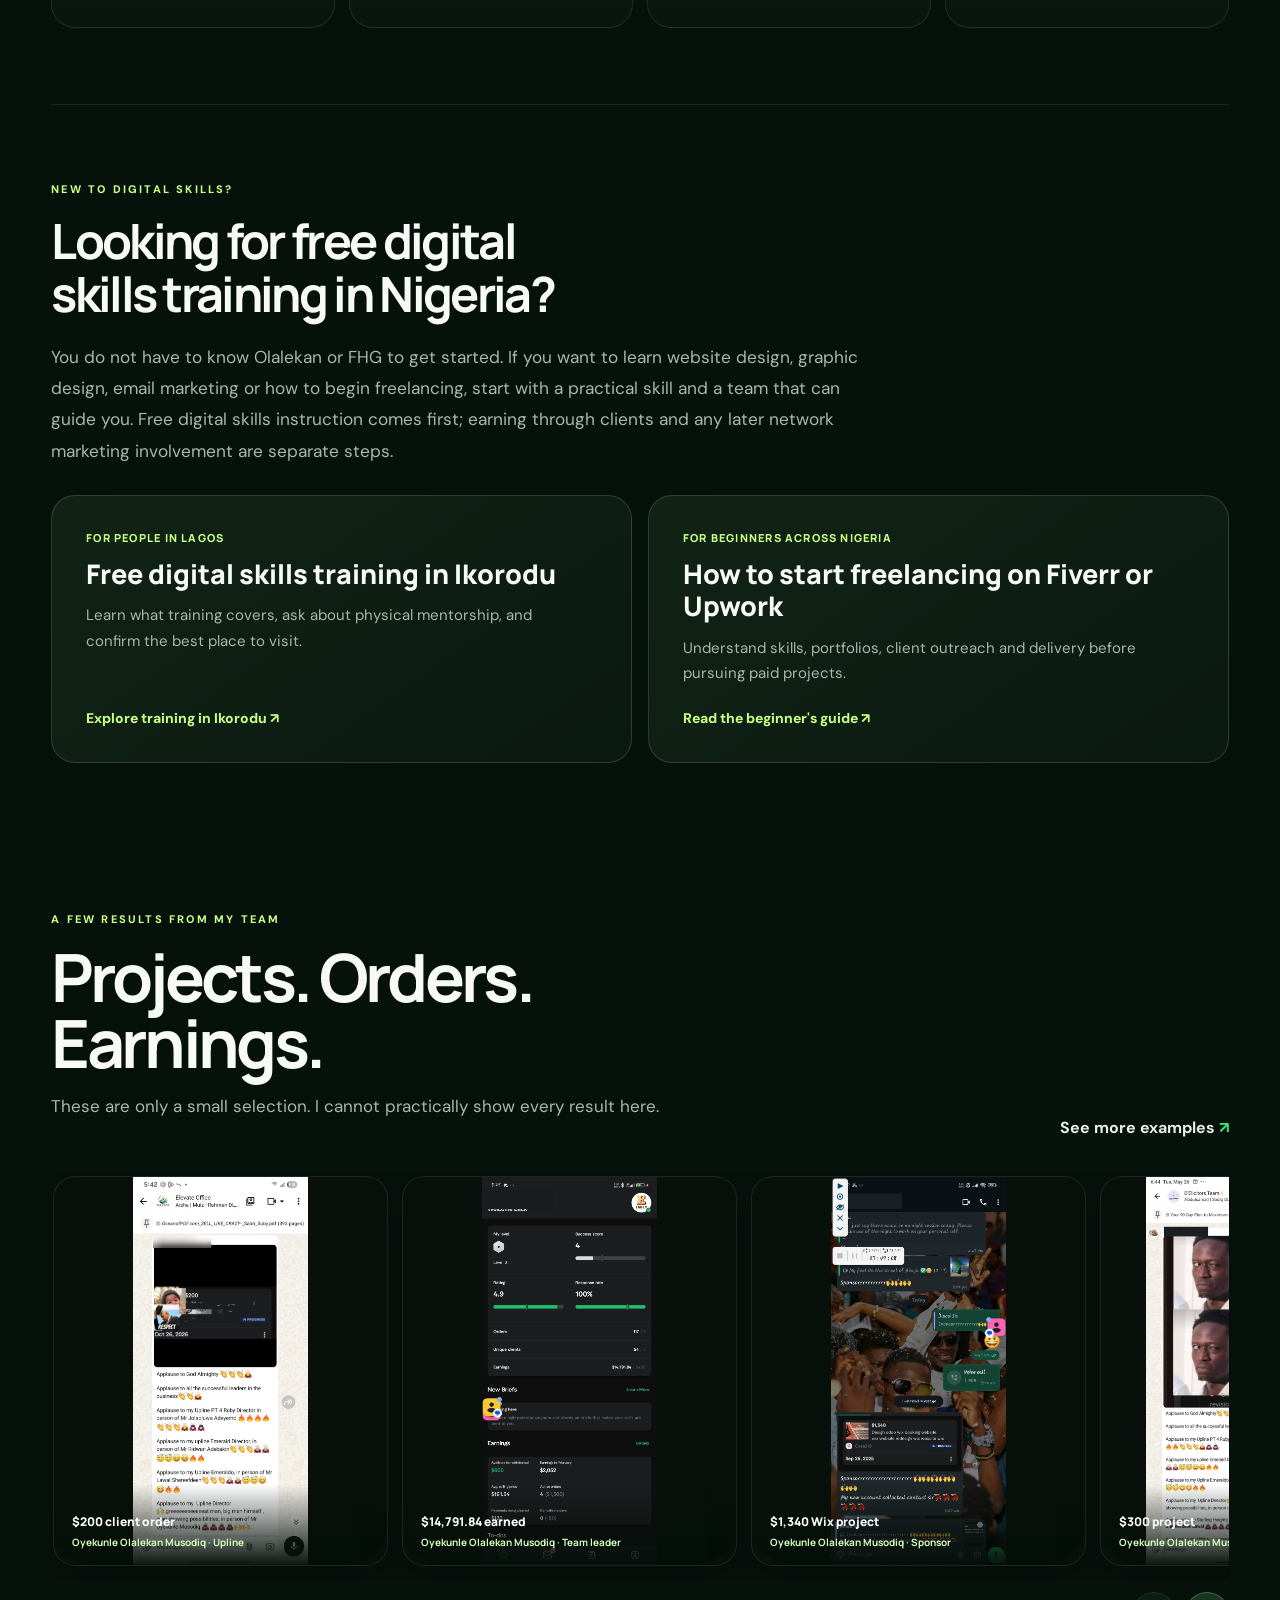
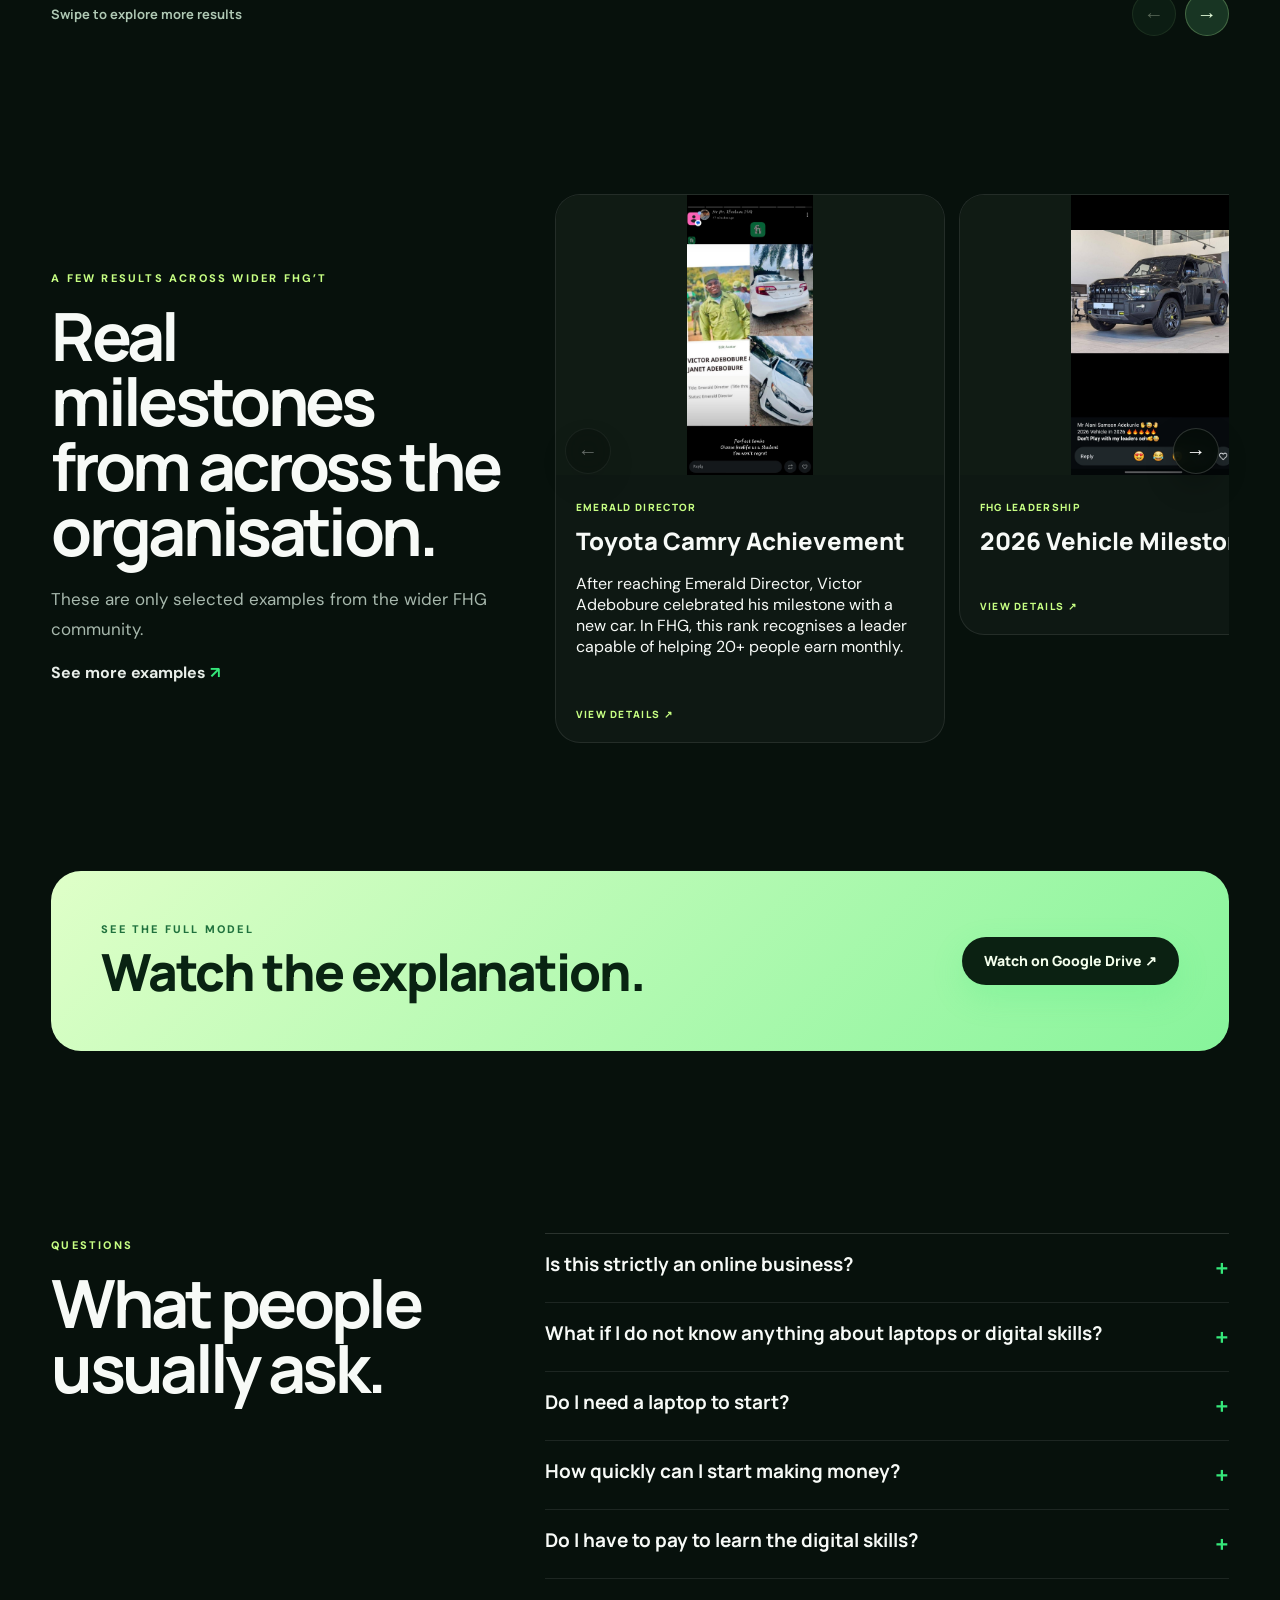
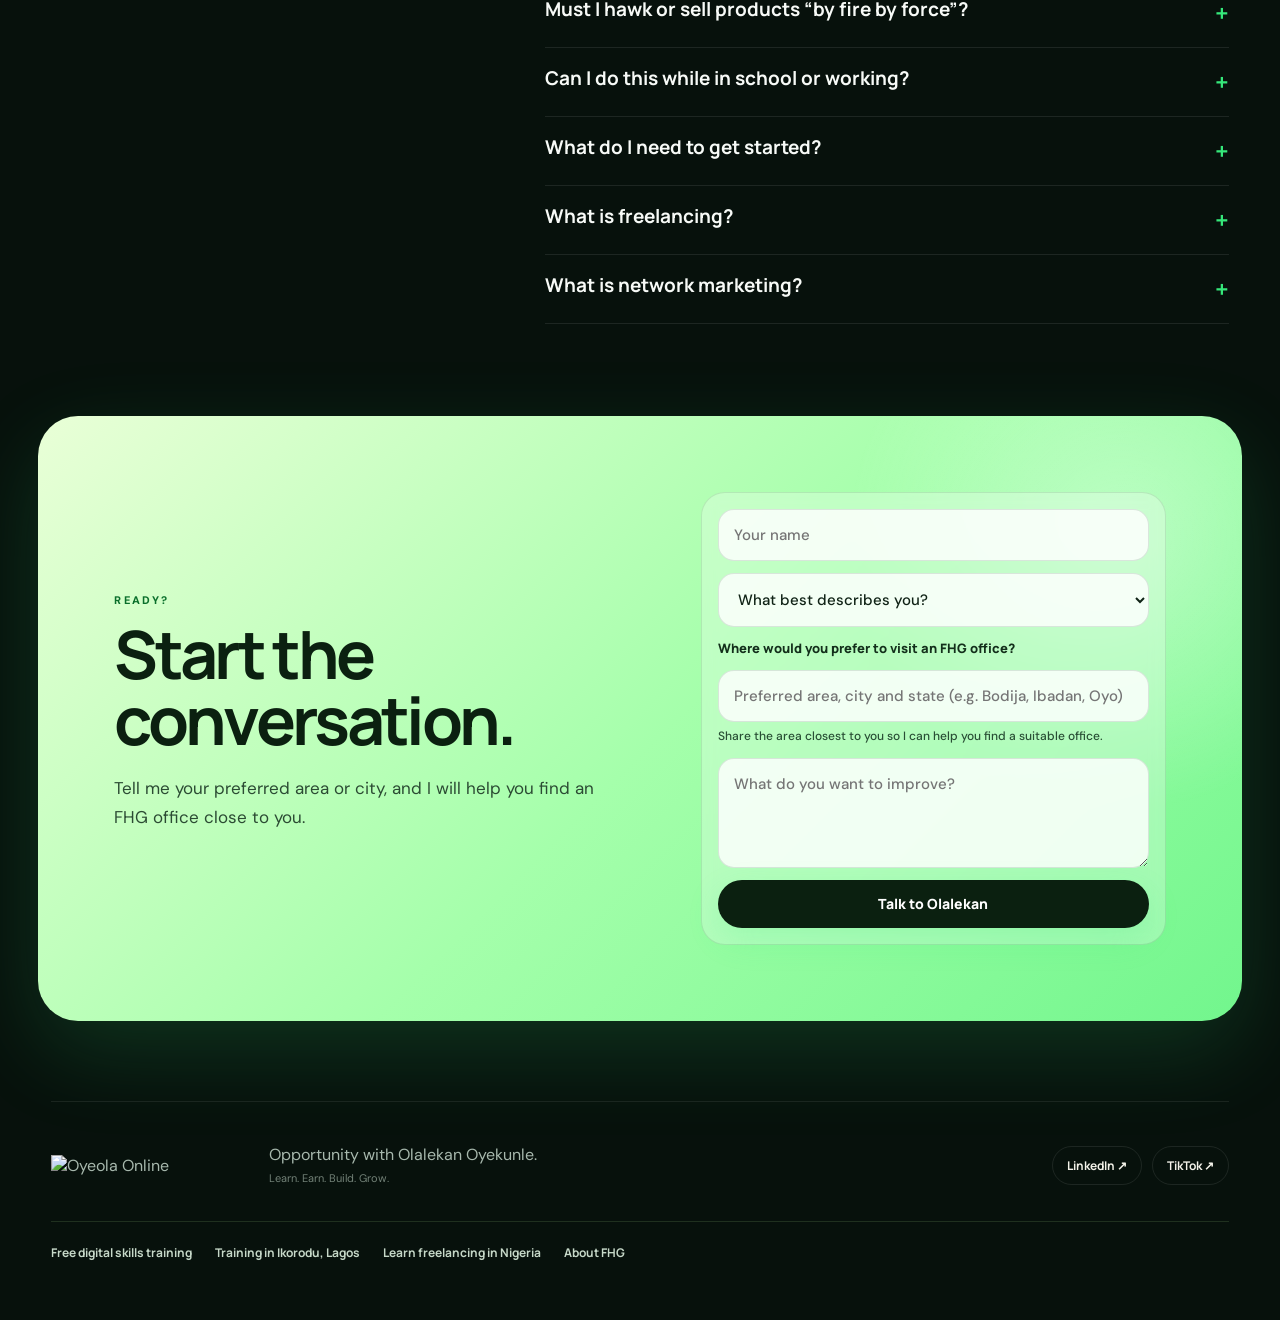
==== commit 6041b7c1: "Add linked FHG organization, mentor and free-training structured data" ====
--- a/index.html
+++ b/index.html
@@ -25,7 +25,7 @@
 <meta property="og:description" content="Learn practical digital skills for free in Nigeria with FHG mentoring. Explore web design, graphic design, freelancing on Fiverr and Upwork, and how to start.">
 <meta property="og:url" content="https://fhg.oyeolaonline.com/">
 <meta name="twitter:card" content="summary">
-<script type="application/ld+json">{"@context":"https://schema.org","@type":"WebPage","@id":"https://fhg.oyeolaonline.com/#webpage","url":"https://fhg.oyeolaonline.com/","name":"Free Digital Skills Training in Nigeria | FHG & Oyeola Online","description":"Learn practical digital skills for free in Nigeria with FHG mentoring. Explore web design, graphic design, freelancing on Fiverr and Upwork, and how to start.","inLanguage":"en-NG","isPartOf":{"@id":"https://fhg.oyeolaonline.com/#website"}}</script>
+<script type="application/ld+json">{"@context":"https://schema.org","@graph":[{"@type":"WebSite","@id":"https://fhg.oyeolaonline.com/#website","url":"https://fhg.oyeolaonline.com/","name":"Free Digital Skills Training with FHG and Oyeola Online","inLanguage":"en-NG","publisher":{"@id":"https://fhg.oyeolaonline.com/#fhg"}},{"@type":"Organization","@id":"https://fhg.oyeolaonline.com/#fhg","name":"Faitheroic Global Team","alternateName":"FHG","url":"https://fhg.oyeolaonline.com/about-fhg","description":"Office-based mentorship and free digital skills instruction with a skills-first pathway to client work and an optional later network marketing stage."},{"@type":"Person","@id":"https://fhg.oyeolaonline.com/#olalekan","name":"Oyekunle Olalekan Musodiq","alternateName":["Olalekan Oyekunle","Oyekunle Musodiq"],"url":"https://fhg.oyeolaonline.com/about","jobTitle":"Digital skills and freelancing mentor","affiliation":{"@id":"https://fhg.oyeolaonline.com/#fhg"},"sameAs":["https://www.linkedin.com/in/olalekan-oyekunle/","https://www.tiktok.com/@oyeola2001"]},{"@type":"WebPage","@id":"https://fhg.oyeolaonline.com/#webpage","url":"https://fhg.oyeolaonline.com/","name":"Free Digital Skills Training in Nigeria | FHG & Oyeola Online","description":"Learn practical digital skills for free in Nigeria with FHG mentoring. Explore web design, graphic design, freelancing on Fiverr and Upwork, and how to start.","isPartOf":{"@id":"https://fhg.oyeolaonline.com/#website"},"inLanguage":"en-NG","about":[{"@id":"https://fhg.oyeolaonline.com/#fhg"},{"@id":"https://fhg.oyeolaonline.com/#olalekan"}]},{"@type":"Service","name":"Free digital skills training in Nigeria","serviceType":"Digital skills learning and mentoring","url":"https://fhg.oyeolaonline.com/services","provider":{"@id":"https://fhg.oyeolaonline.com/#fhg"},"areaServed":{"@type":"Country","name":"Nigeria"},"offers":{"@type":"Offer","price":"0","priceCurrency":"NGN","description":"Free digital skills instruction; separate business participation terms may apply later."}}]}</script>
 </head><body><div class="noise"></div><header class="site-header">
   <a href="index.html" class="brand"><img src="https://raw.githubusercontent.com/damolax/Oyeola-Web/main/assets/logos/logo-horizontal-dark.svg" alt="Oyeola Online"></a>
   <nav class="desktop-nav"><a href="about.html">About Me</a><a href="about-fhg.html">About FHG</a><a href="opportunity.html">Opportunity</a><a href="services.html">What We Teach</a><a href="testimonials.html">Results</a></nav>
--- a/styles.css
+++ b/styles.css
@@ -1489,3 +1489,68 @@
 @media (prefers-reduced-motion:reduce){
   .team-proof-slider .testimonial-track,.result-carousel .result-carousel-track{scroll-behavior:auto}
 }
+
+
+/* 2026 search-discovery enhancements: practical guides, internal navigation */
+.seo-discovery {border-top:1px solid rgba(188,255,155,.11);scroll-margin-top:100px}
+.seo-discovery .section-head {max-width:850px;margin-bottom:28px}
+.seo-discovery .section-head h2 {font-size:clamp(29px,3.8vw,50px);line-height:1.09}
+.seo-discovery .section-lead {max-width:830px;font-size:clamp(15px,1.35vw,18px);line-height:1.8}
+.seo-discovery .section-lead a,.seo-guide-section p a {color:var(--lime);text-underline-offset:4px;text-decoration-thickness:1px}
+.seo-link-cards {display:grid;grid-template-columns:repeat(2,minmax(0,1fr));gap:16px}
+.seo-link-cards article {padding:clamp(22px,3vw,34px);background:linear-gradient(145deg,rgba(42,78,49,.3),rgba(11,26,17,.92));border:1px solid rgba(193,255,165,.16);border-radius:24px;display:flex;flex-direction:column;align-items:flex-start;min-width:0}
+.seo-link-cards article>span {color:var(--lime);font:800 11px/1.4 Manrope,sans-serif;text-transform:uppercase;letter-spacing:.11em}
+.seo-link-cards h3 {font:800 clamp(21px,2.2vw,27px)/1.2 Manrope,sans-serif;margin:13px 0}
+.seo-link-cards p {color:var(--muted);font-size:15px;line-height:1.7;max-width:490px;margin:0 0 22px}
+.seo-link-cards a {color:var(--lime);font-weight:800;font-size:14px;line-height:1.4;text-decoration:none;margin-top:auto}
+.seo-link-cards a:hover,.footer-seo-links a:hover {text-decoration:underline;text-underline-offset:5px}
+.seo-inline-actions {display:flex;align-items:center;flex-wrap:wrap;gap:18px}
+.footer-seo-links {grid-column:1/-1;display:flex;flex-wrap:wrap;gap:10px 23px;align-items:center;border-top:1px solid rgba(194,255,163,.13);margin-top:6px;padding-top:22px}
+.footer-seo-links a {font:700 12px/1.5 Manrope,sans-serif;color:#c6d8c8;text-decoration:none}
+.seo-guide-page {padding-top:115px}
+.seo-guide-page .section {scroll-margin-top:110px}
+.seo-guide-hero {padding-top:clamp(30px,6vw,68px) !important;padding-bottom:clamp(43px,7vw,86px) !important;border-bottom:1px solid rgba(199,255,156,.2)}
+.seo-guide-hero-copy {max-width:950px}
+.seo-guide-hero h1 {font:800 clamp(40px,5.9vw,77px)/1.07 Manrope,sans-serif;letter-spacing:-.045em;max-width:890px;margin:18px 0 24px;text-wrap:balance}
+.seo-guide-hero .section-lead {font-size:clamp(16px,1.5vw,20px);line-height:1.75;color:#c7d7c9;max-width:850px}
+.seo-guide-hero .hero-actions {margin-top:24px}
+.seo-guide-section {padding-top:clamp(40px,5.6vw,75px) !important;padding-bottom:clamp(38px,5.6vw,75px) !important}
+.seo-guide-section>.section-head {max-width:870px;margin-bottom:26px}
+.seo-guide-section h2 {font-size:clamp(31px,3.7vw,49px);line-height:1.13;margin:12px 0}
+.seo-guide-section .section-lead {max-width:850px;line-height:1.8;font-size:clamp(15px,1.4vw,18px)}
+.seo-guide-grid {display:grid;grid-template-columns:repeat(2,minmax(0,1fr));gap:15px}
+.seo-guide-grid article {border:1px solid var(--line);border-radius:22px;background:linear-gradient(155deg,#122b1b,#101d14);padding:clamp(22px,3vw,31px);min-width:0}
+.seo-guide-grid h3 {font:800 clamp(20px,2.2vw,25px)/1.2 Manrope,sans-serif;margin:0 0 13px}
+.seo-guide-grid p,.seo-steps p,.seo-location-panel p,.seo-guide-cta p {font-size:clamp(15px,1.35vw,17px);color:var(--muted);line-height:1.75;margin:0}
+.seo-steps {display:grid;gap:14px}
+.seo-steps article {display:grid;grid-template-columns:55px 1fr;gap:16px;border:1px solid var(--line);background:rgba(255,255,255,.025);border-radius:18px;padding:24px;align-items:start}
+.seo-steps article>span {display:grid;place-items:center;height:42px;width:42px;border-radius:50%;background:rgba(39,224,111,.13);color:var(--lime);font:800 13px Manrope}
+.seo-steps h3 {font:800 22px/1.3 Manrope,sans-serif;margin:2px 0 9px}
+.seo-guide-note {font-size:15px !important;line-height:1.85;margin-top:20px !important}
+.seo-location-panel {display:block;border-radius:28px;border:1px solid rgba(191,255,158,.16);background:linear-gradient(145deg,#153820,#0c1d14);padding:clamp(26px,5vw,52px) !important}
+.seo-location-panel>div {max-width:800px}
+.seo-location-panel h2 {margin:14px 0 18px}
+.seo-location-panel p+p {margin-top:16px}
+.seo-location-panel .btn {margin-top:26px}
+.seo-guide-faq {border-top:1px solid var(--line);max-width:970px}
+.seo-guide-faq details {border-bottom:1px solid var(--line);padding:17px 0}
+.seo-guide-faq summary {font:800 17px/1.5 Manrope,sans-serif;cursor:pointer;list-style:none;display:flex;gap:20px;align-items:center;justify-content:space-between}
+.seo-guide-faq summary::after {content:"+";color:var(--lime);font-size:25px;line-height:1}
+.seo-guide-faq details[open] summary::after {content:"−"}
+.seo-guide-faq p {color:var(--muted);line-height:1.8;max-width:780px;margin:13px 0 0}
+.seo-guide-cta {display:flex;align-items:center;justify-content:space-between;gap:28px;border:1px solid rgba(172,247,146,.24);border-radius:30px;padding:clamp(26px,5vw,55px) !important;background:linear-gradient(135deg,#163821,#0b2013)}
+.seo-guide-cta>div {max-width:690px}
+.seo-guide-cta h2 {font:800 clamp(29px,3.5vw,49px)/1.13 Manrope,sans-serif;letter-spacing:-.04em;margin:12px 0 16px}
+.seo-guide-cta .btn {flex:0 0 auto}
+@media (max-width:750px){
+ .seo-link-cards,.seo-guide-grid {grid-template-columns:1fr}
+ .seo-guide-page {padding-top:90px}
+ .seo-guide-hero h1 {font-size:clamp(37px,9vw,54px)}
+ .seo-guide-hero .hero-actions {gap:18px;flex-wrap:wrap}
+ .seo-steps article {padding:18px;grid-template-columns:42px 1fr;gap:12px}
+ .seo-steps h3 {font-size:19px}
+ .seo-guide-faq summary {font-size:16px}
+ .seo-guide-cta {flex-direction:column;align-items:stretch;border-radius:24px}
+ .seo-guide-cta .btn {align-self:flex-start}
+ .footer-seo-links {gap:12px 19px}
+}
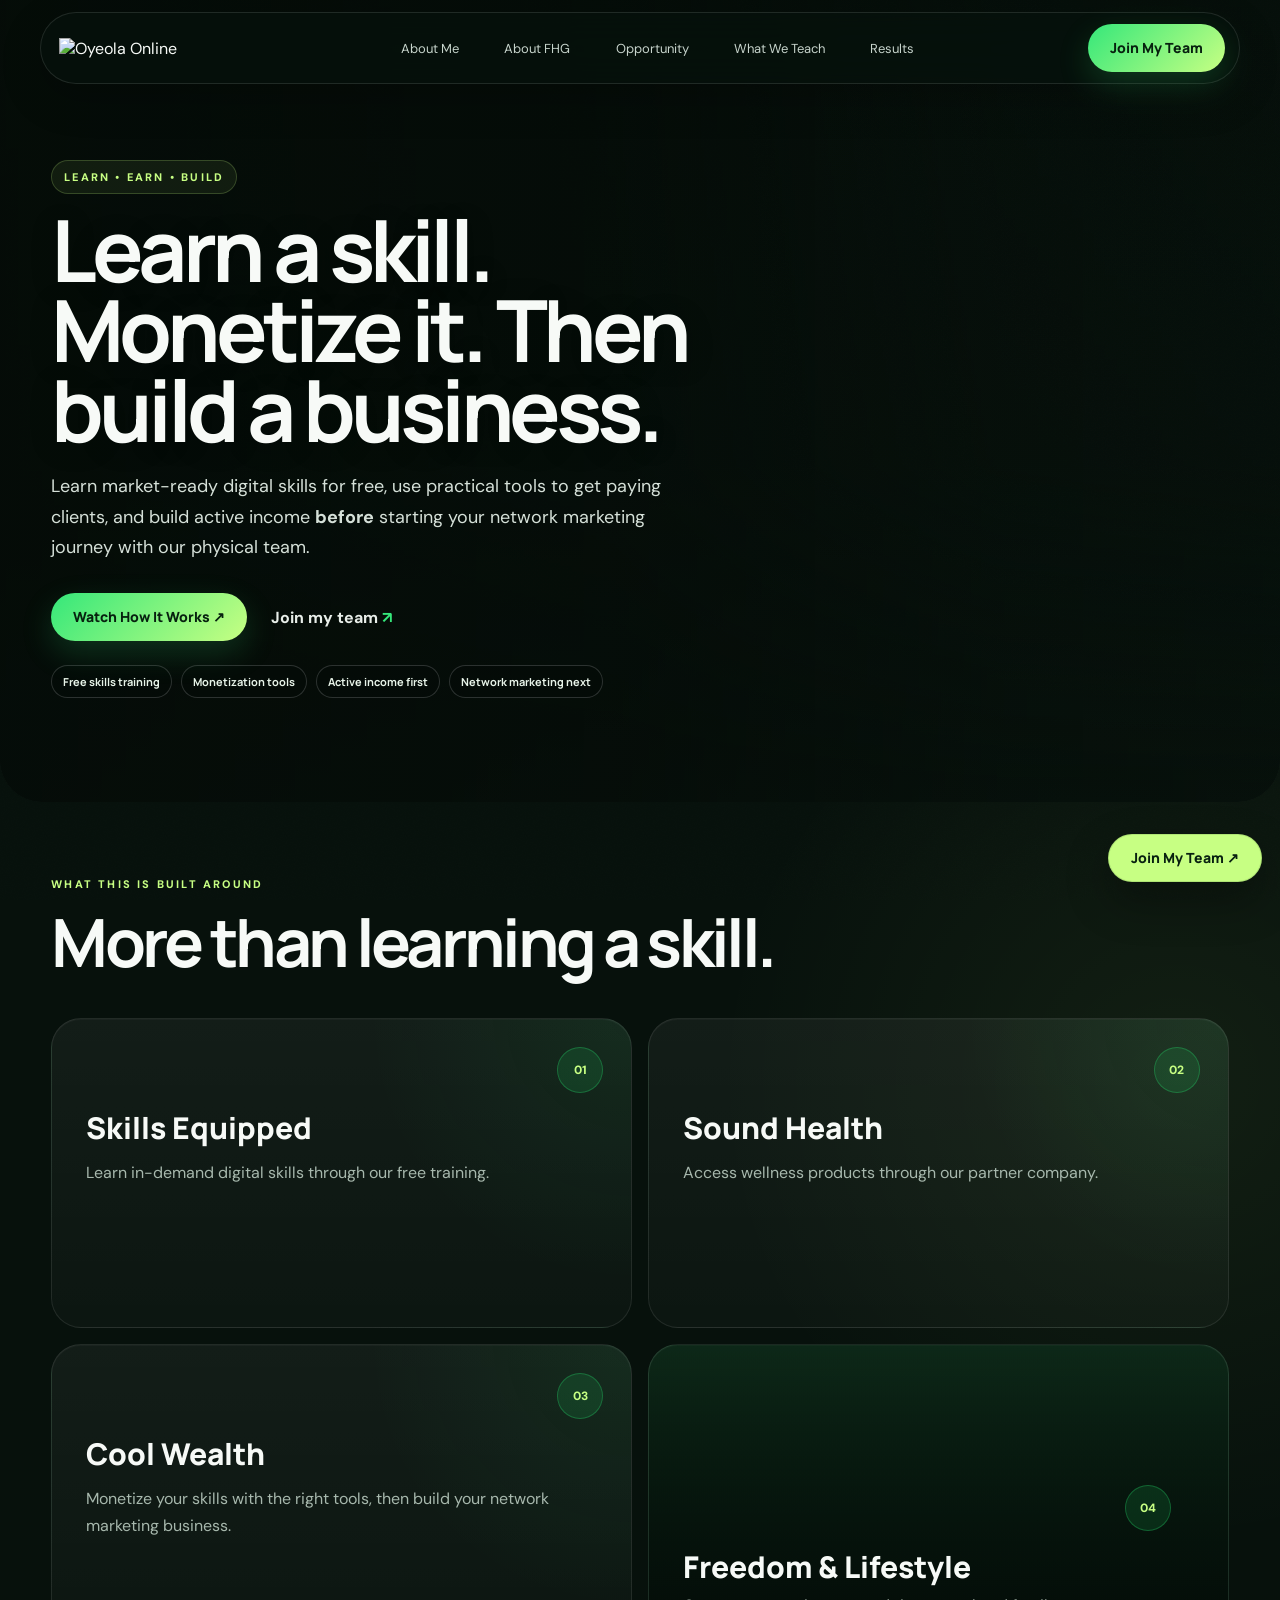
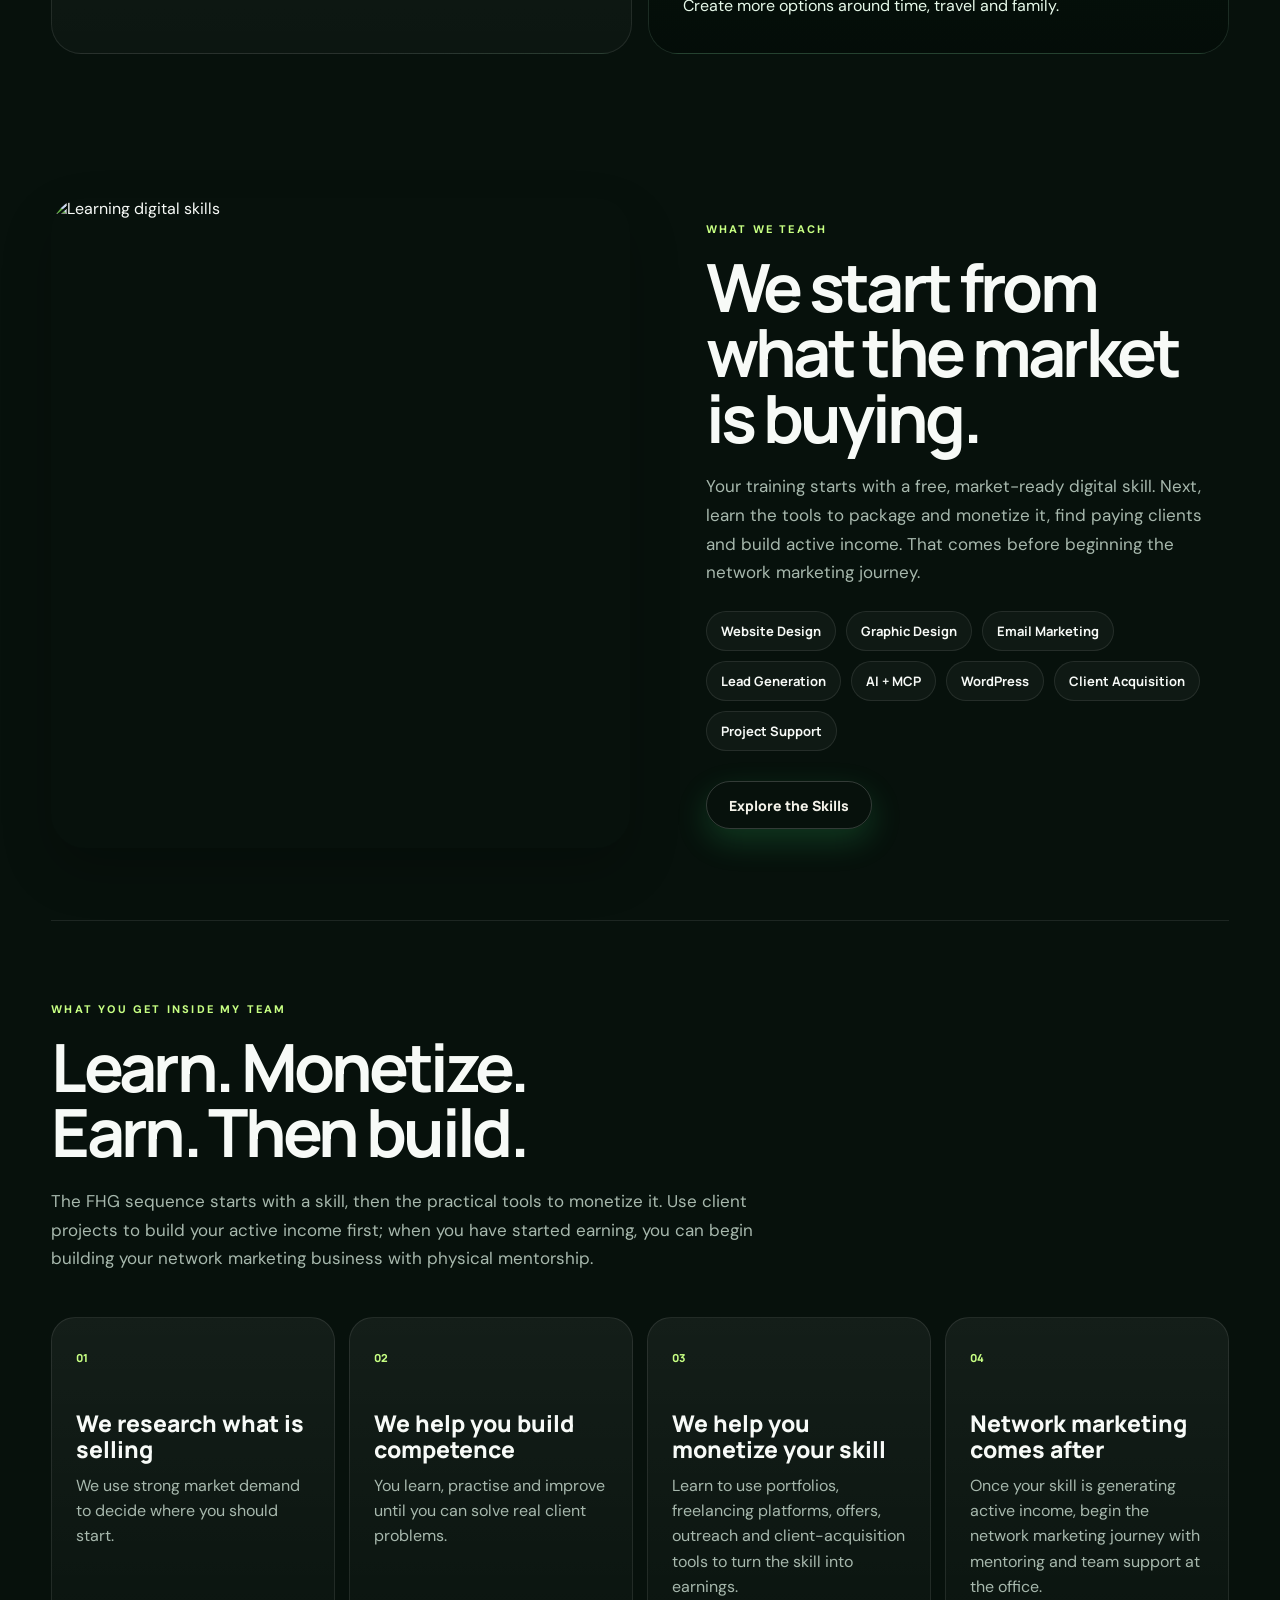
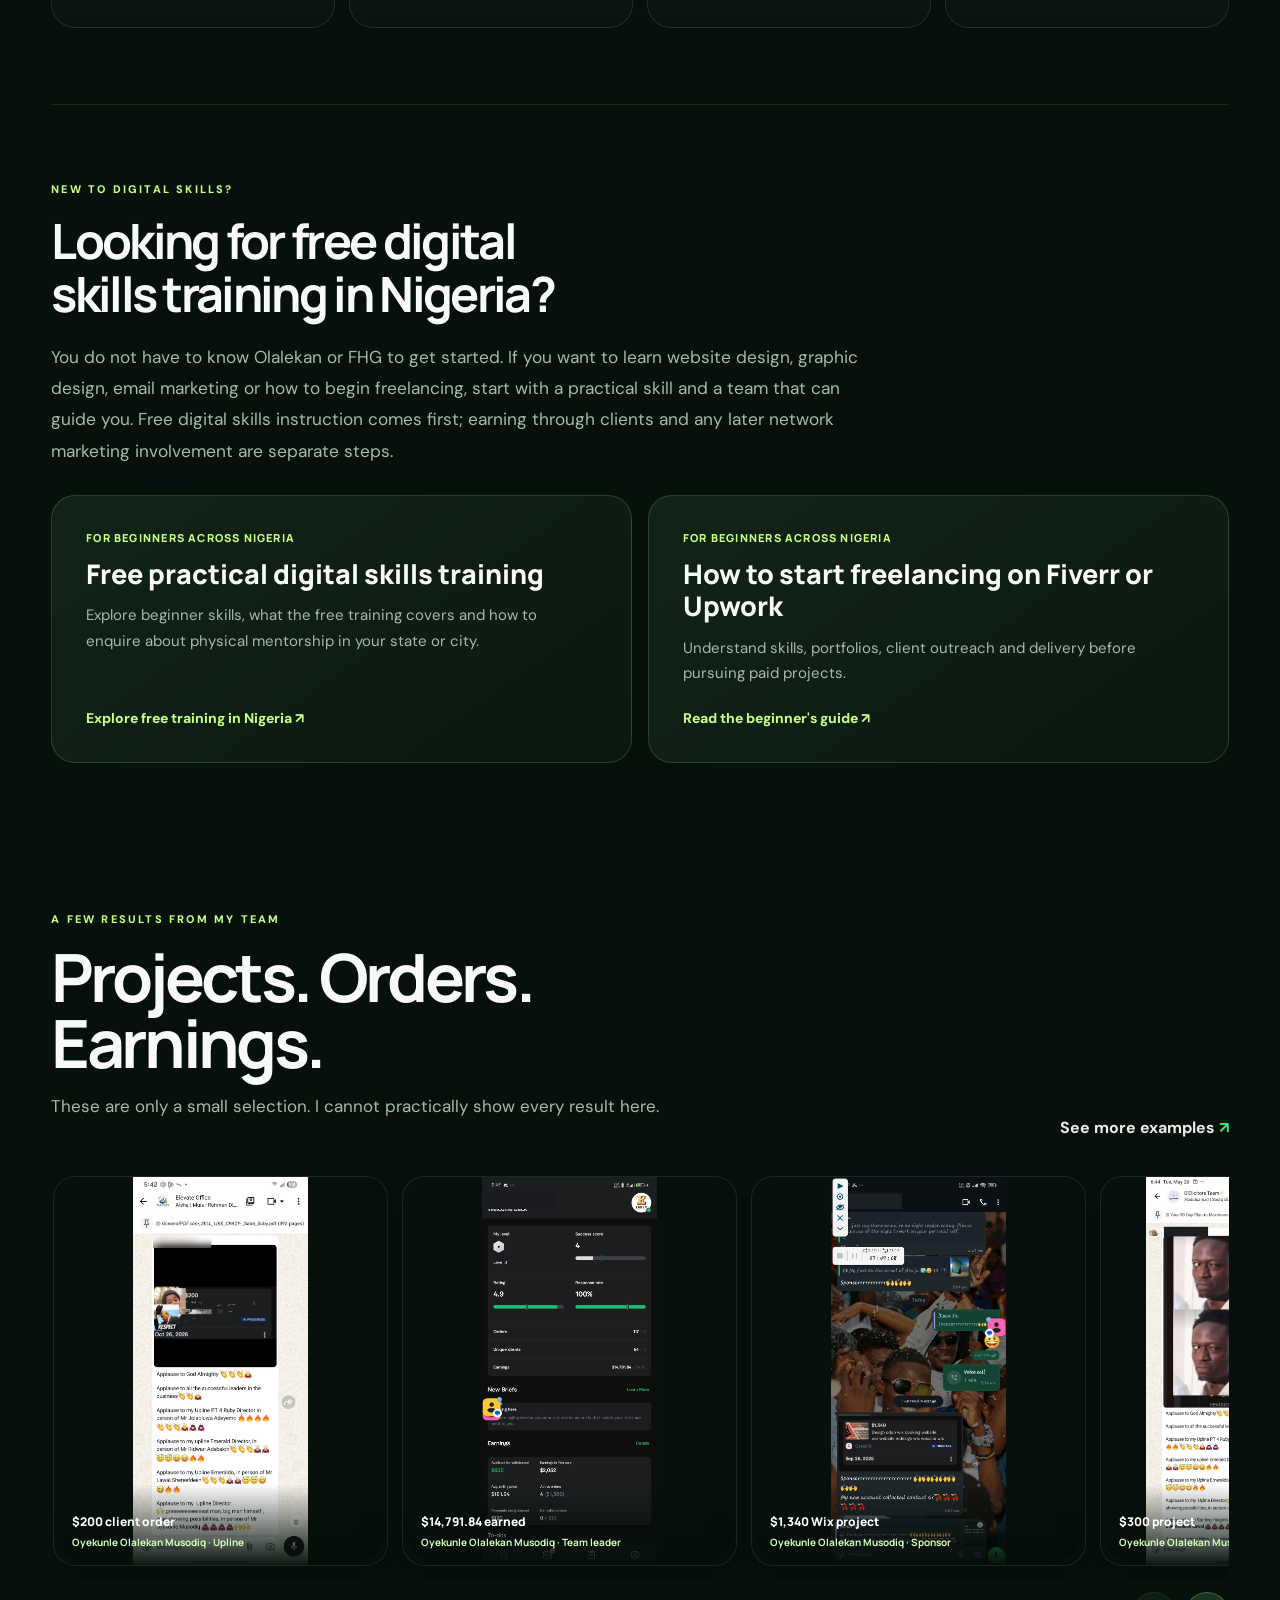
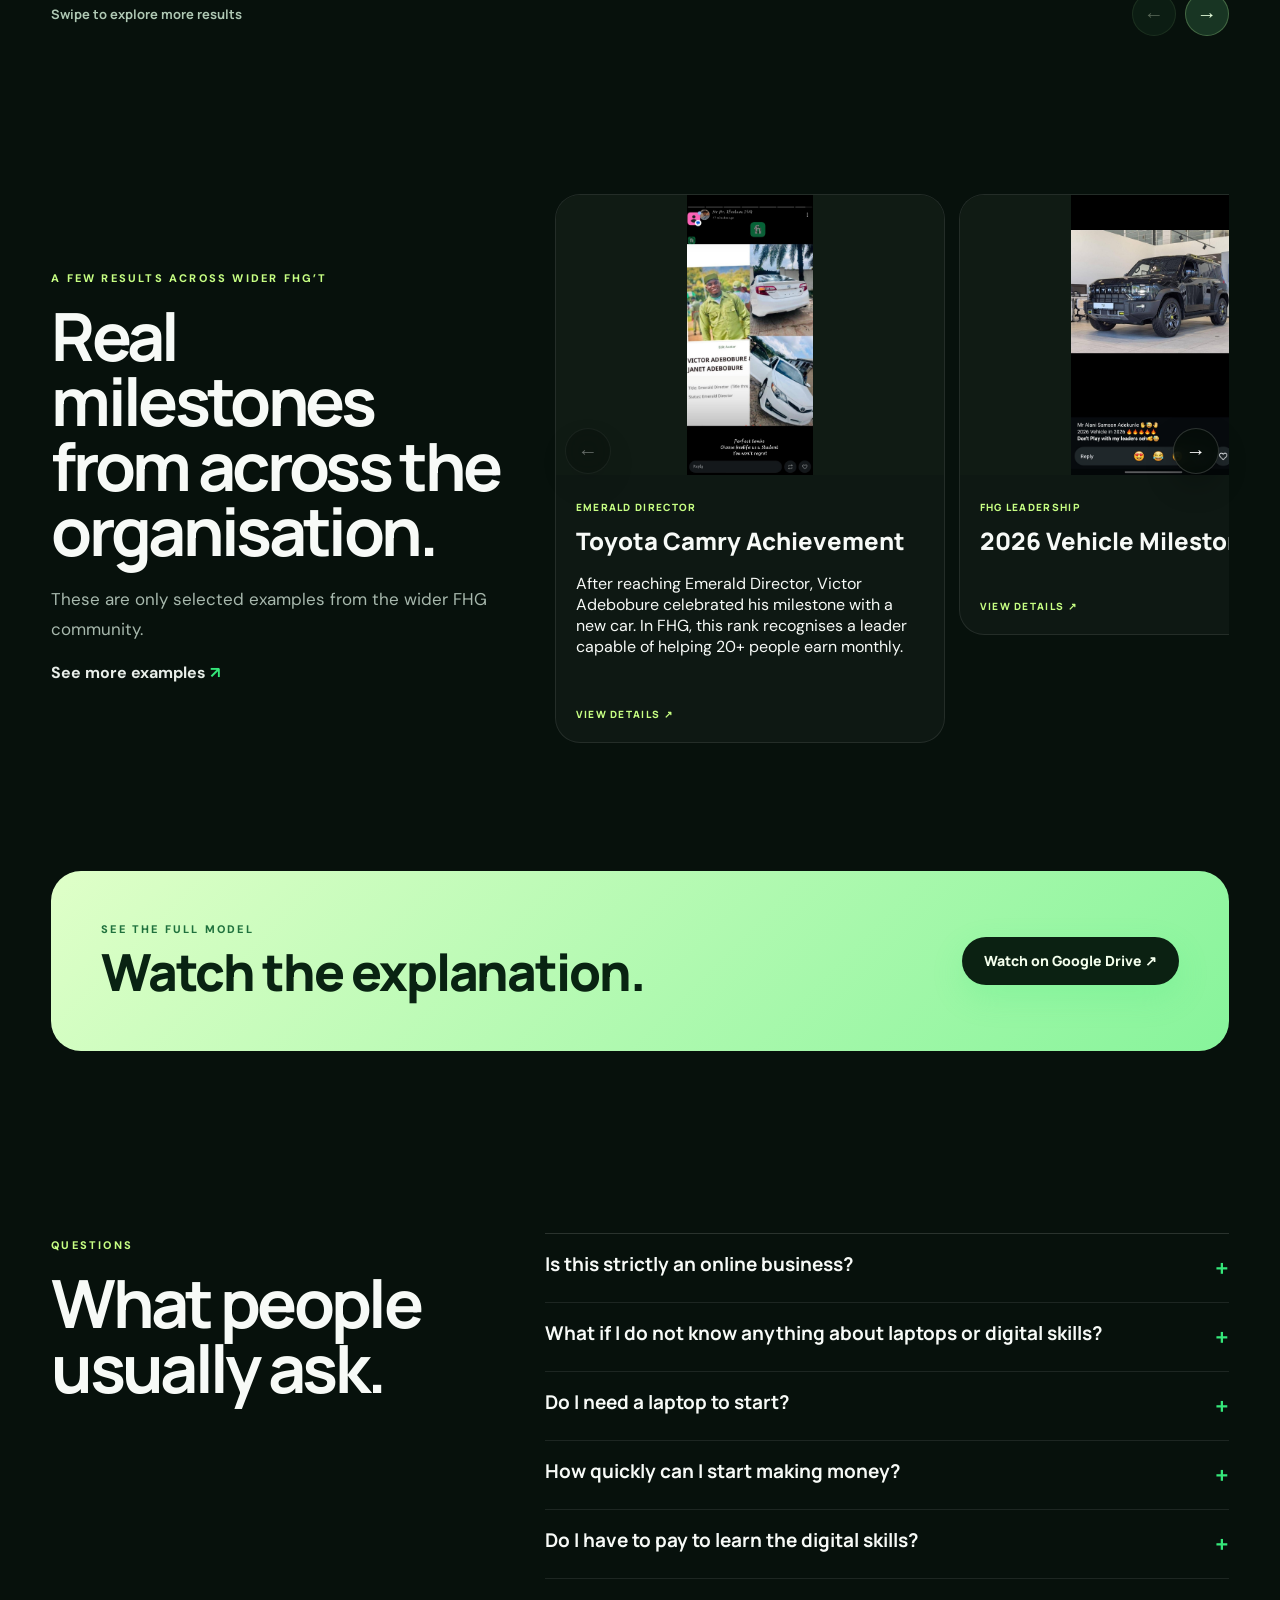
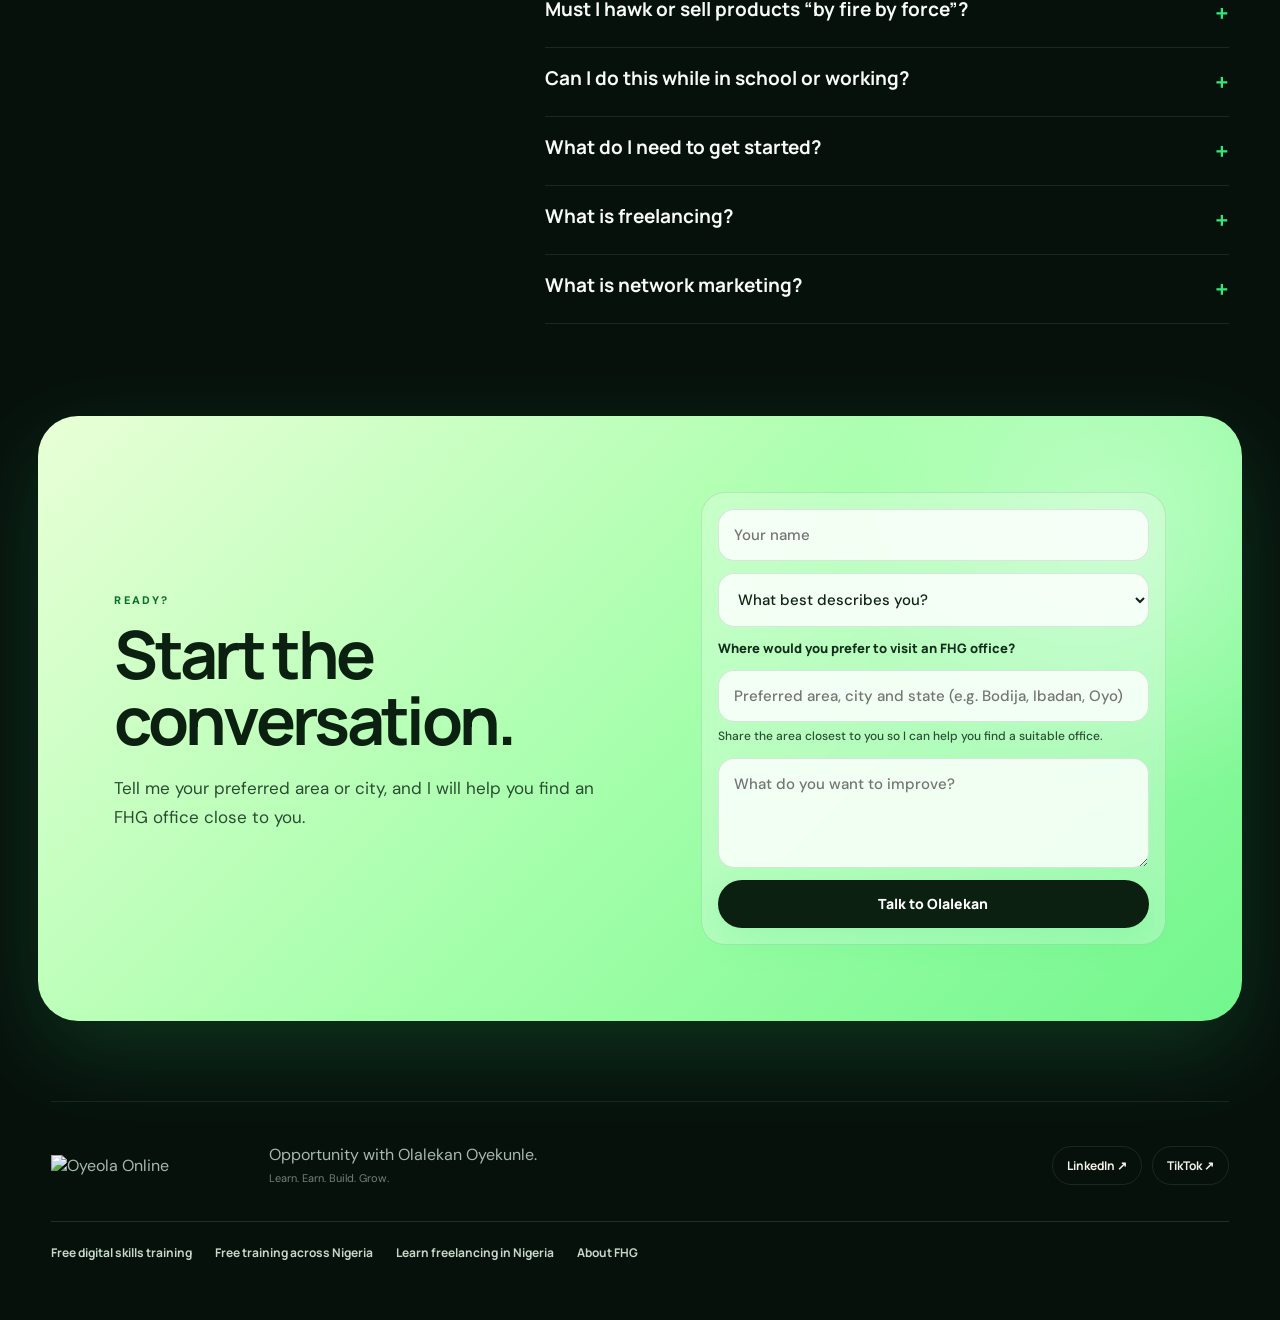
==== commit 976980e0: "Correct SEO targeting to all Nigeria; remove Lagos-focused discovery links" ====
--- a/index.html
+++ b/index.html
@@ -80,7 +80,7 @@
       <article><span>03</span><h3>We help you monetize your skill</h3><p>Learn to use portfolios, freelancing platforms, offers, outreach and client-acquisition tools to turn the skill into earnings.</p></article>
       <article><span>04</span><h3>Network marketing comes after</h3><p>Once your skill is generating active income, begin the network marketing journey with mentoring and team support at the office.</p></article>
     </div>
-  </section><section class="section seo-discovery compact-section" aria-labelledby="search-start-title"><div class="section-head"><span class="kicker">New to digital skills?</span><h2 id="search-start-title">Looking for free digital skills training in Nigeria?</h2><p class="section-lead">You do not have to know Olalekan or FHG to get started. If you want to learn website design, graphic design, email marketing or how to begin freelancing, start with a practical skill and a team that can guide you. Free digital skills instruction comes first; earning through clients and any later network marketing involvement are separate steps.</p></div><div class="seo-link-cards"><article><span>For people in Lagos</span><h3>Free digital skills training in Ikorodu</h3><p>Learn what training covers, ask about physical mentorship, and confirm the best place to visit.</p><a href="digital-skills-training-ikorodu.html">Explore training in Ikorodu ↗</a></article><article><span>For beginners across Nigeria</span><h3>How to start freelancing on Fiverr or Upwork</h3><p>Understand skills, portfolios, client outreach and delivery before pursuing paid projects.</p><a href="learn-freelancing-nigeria.html">Read the beginner's guide ↗</a></article></div></section>
+  </section><section class="section seo-discovery compact-section" aria-labelledby="search-start-title"><div class="section-head"><span class="kicker">New to digital skills?</span><h2 id="search-start-title">Looking for free digital skills training in Nigeria?</h2><p class="section-lead">You do not have to know Olalekan or FHG to get started. If you want to learn website design, graphic design, email marketing or how to begin freelancing, start with a practical skill and a team that can guide you. Free digital skills instruction comes first; earning through clients and any later network marketing involvement are separate steps.</p></div><div class="seo-link-cards"><article><span>For beginners across Nigeria</span><h3>Free practical digital skills training</h3><p>Explore beginner skills, what the free training covers and how to enquire about physical mentorship in your state or city.</p><a href="digital-skills-training-nigeria.html">Explore free training in Nigeria ↗</a></article><article><span>For beginners across Nigeria</span><h3>How to start freelancing on Fiverr or Upwork</h3><p>Understand skills, portfolios, client outreach and delivery before pursuing paid projects.</p><a href="learn-freelancing-nigeria.html">Read the beginner's guide ↗</a></article></div></section>
 <section class="section home-testimonials compact-section">
     <div class="testimonial-head"><div><span class="kicker">A few results from my team</span><h2>Projects. Orders. Earnings.</h2><p class="section-lead">These are only a small selection. I cannot practically show every result here.</p></div><a href="testimonials.html" class="text-link">See more examples <span>↗</span></a></div>
     <div class="testimonial-slider team-proof-slider" aria-label="Scrollable team results" data-team-carousel>
@@ -163,4 +163,4 @@
     <a href="https://www.linkedin.com/in/olalekan-oyekunle/" target="_blank" rel="noopener">LinkedIn ↗</a>
     <a href="https://www.tiktok.com/@oyeola2001" target="_blank" rel="noopener">TikTok ↗</a>
   </div>
-<nav class="footer-seo-links" aria-label="Helpful guides"><a href="services.html">Free digital skills training</a><a href="digital-skills-training-ikorodu.html">Training in Ikorodu, Lagos</a><a href="learn-freelancing-nigeria.html">Learn freelancing in Nigeria</a><a href="about-fhg.html">About FHG</a></nav></footer><script src="app.js"></script><a class="floating-join" href="https://wa.me/2347061427683?text=Hello%20Olalekan%2C%20I%20saw%20your%20website%20and%20I%20want%20to%20know%20how%20to%20join%20your%20team." target="_blank" rel="noopener">Join My Team ↗</a></body></html>+<nav class="footer-seo-links" aria-label="Helpful guides"><a href="services.html">Free digital skills training</a><a href="digital-skills-training-nigeria.html">Free training across Nigeria</a><a href="learn-freelancing-nigeria.html">Learn freelancing in Nigeria</a><a href="about-fhg.html">About FHG</a></nav></footer><script src="app.js"></script><a class="floating-join" href="https://wa.me/2347061427683?text=Hello%20Olalekan%2C%20I%20saw%20your%20website%20and%20I%20want%20to%20know%20how%20to%20join%20your%20team." target="_blank" rel="noopener">Join My Team ↗</a></body></html>
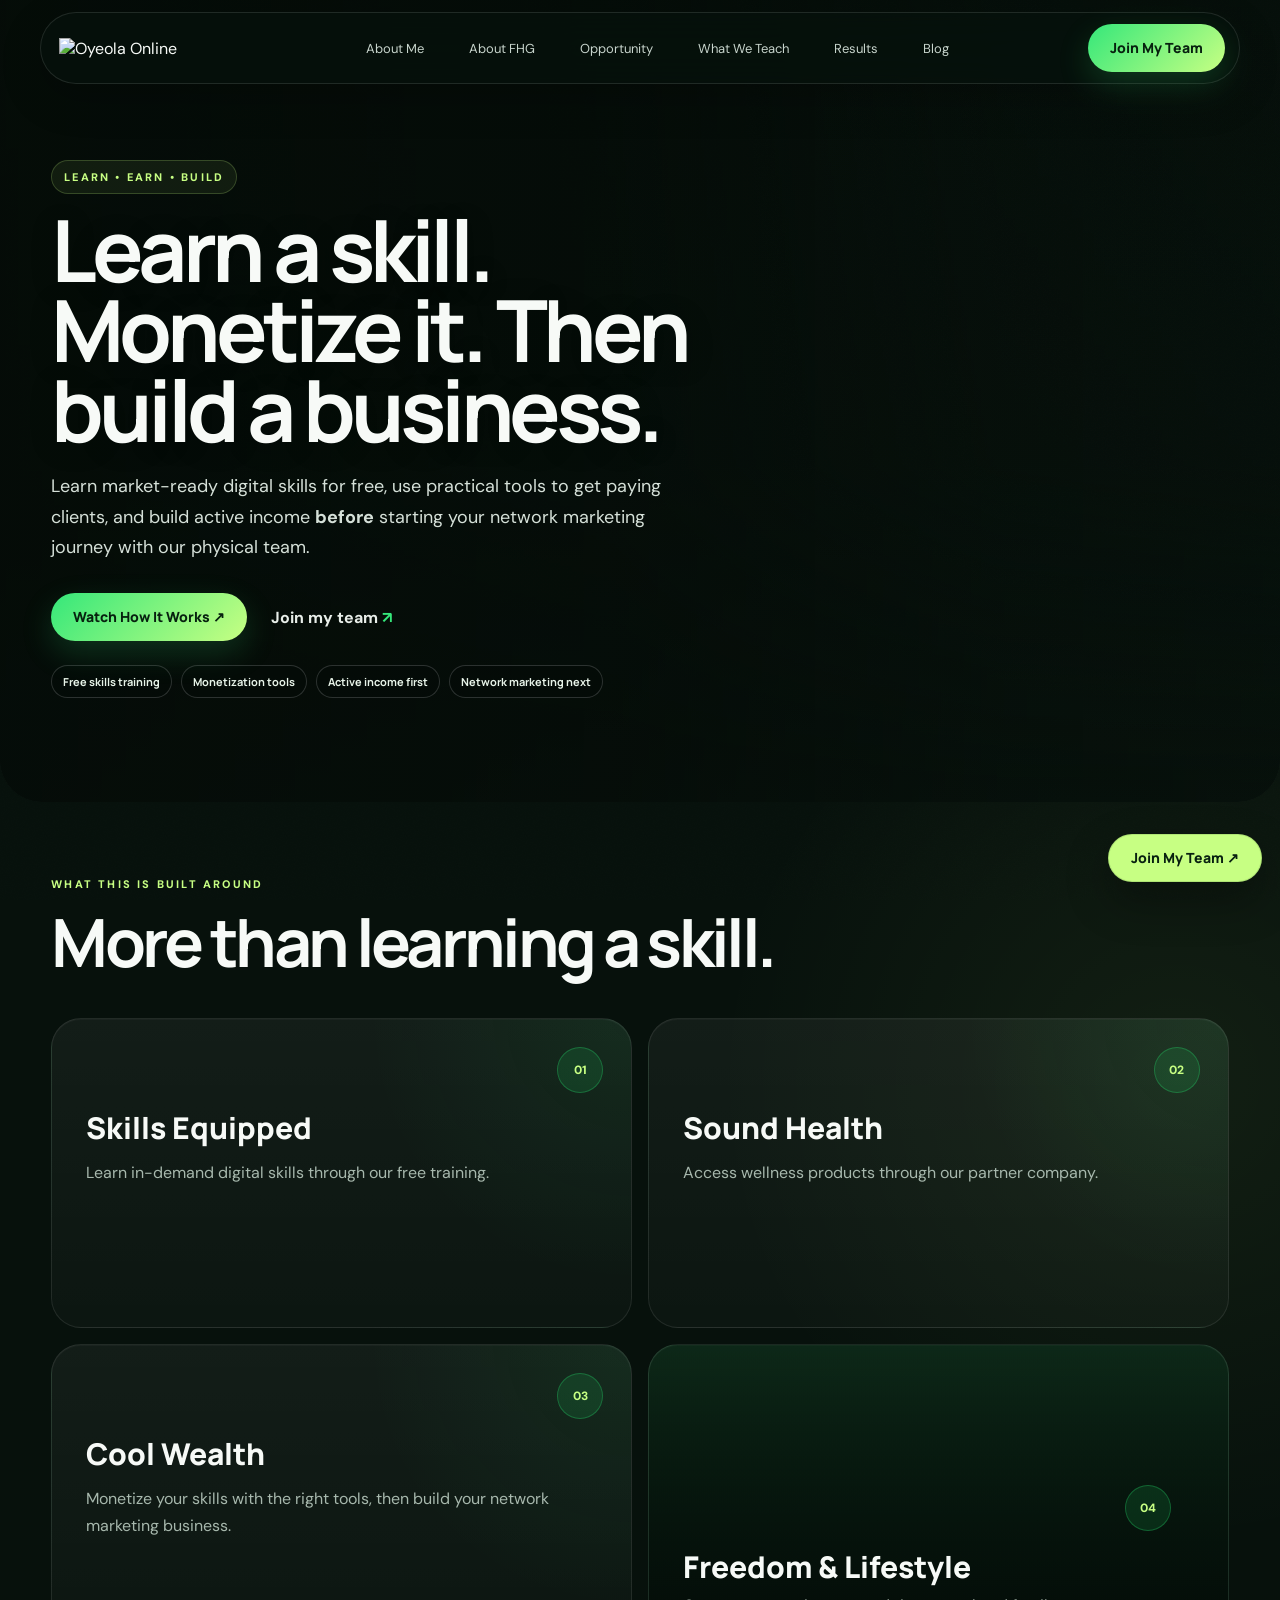
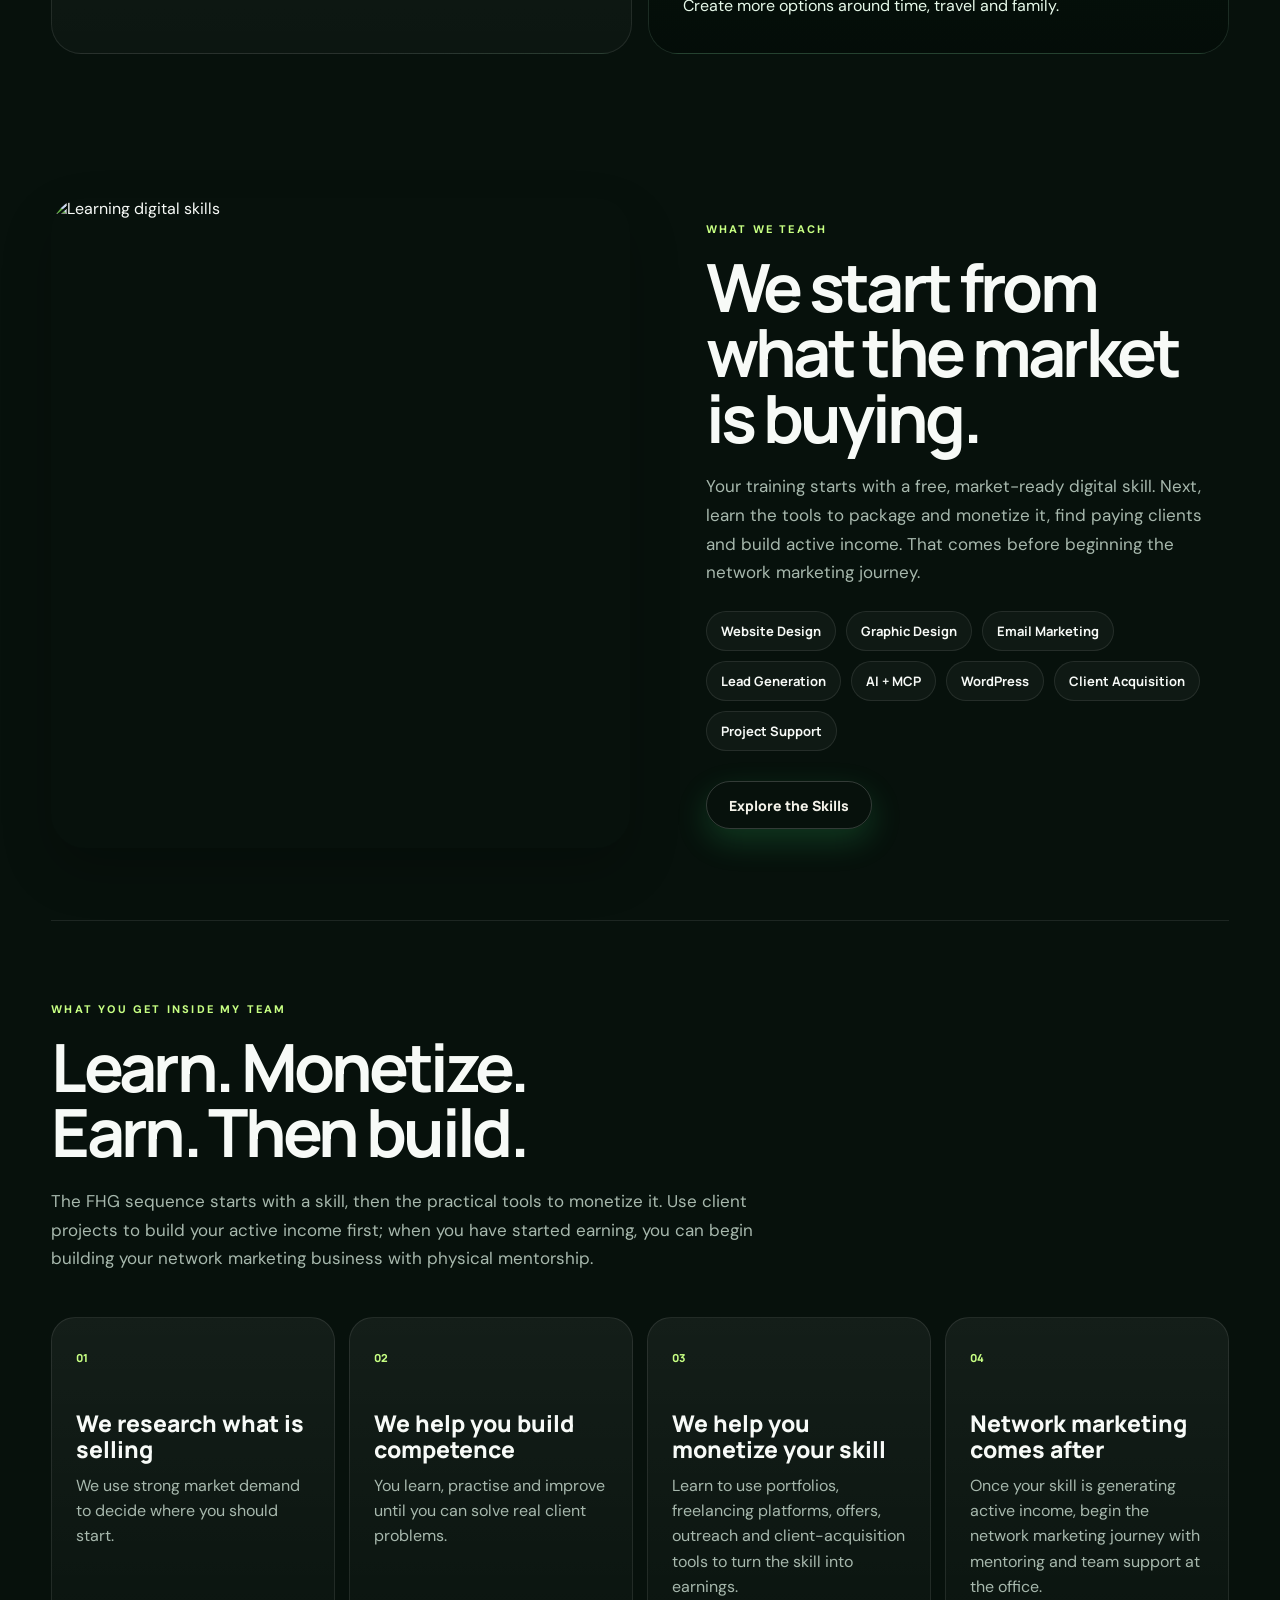
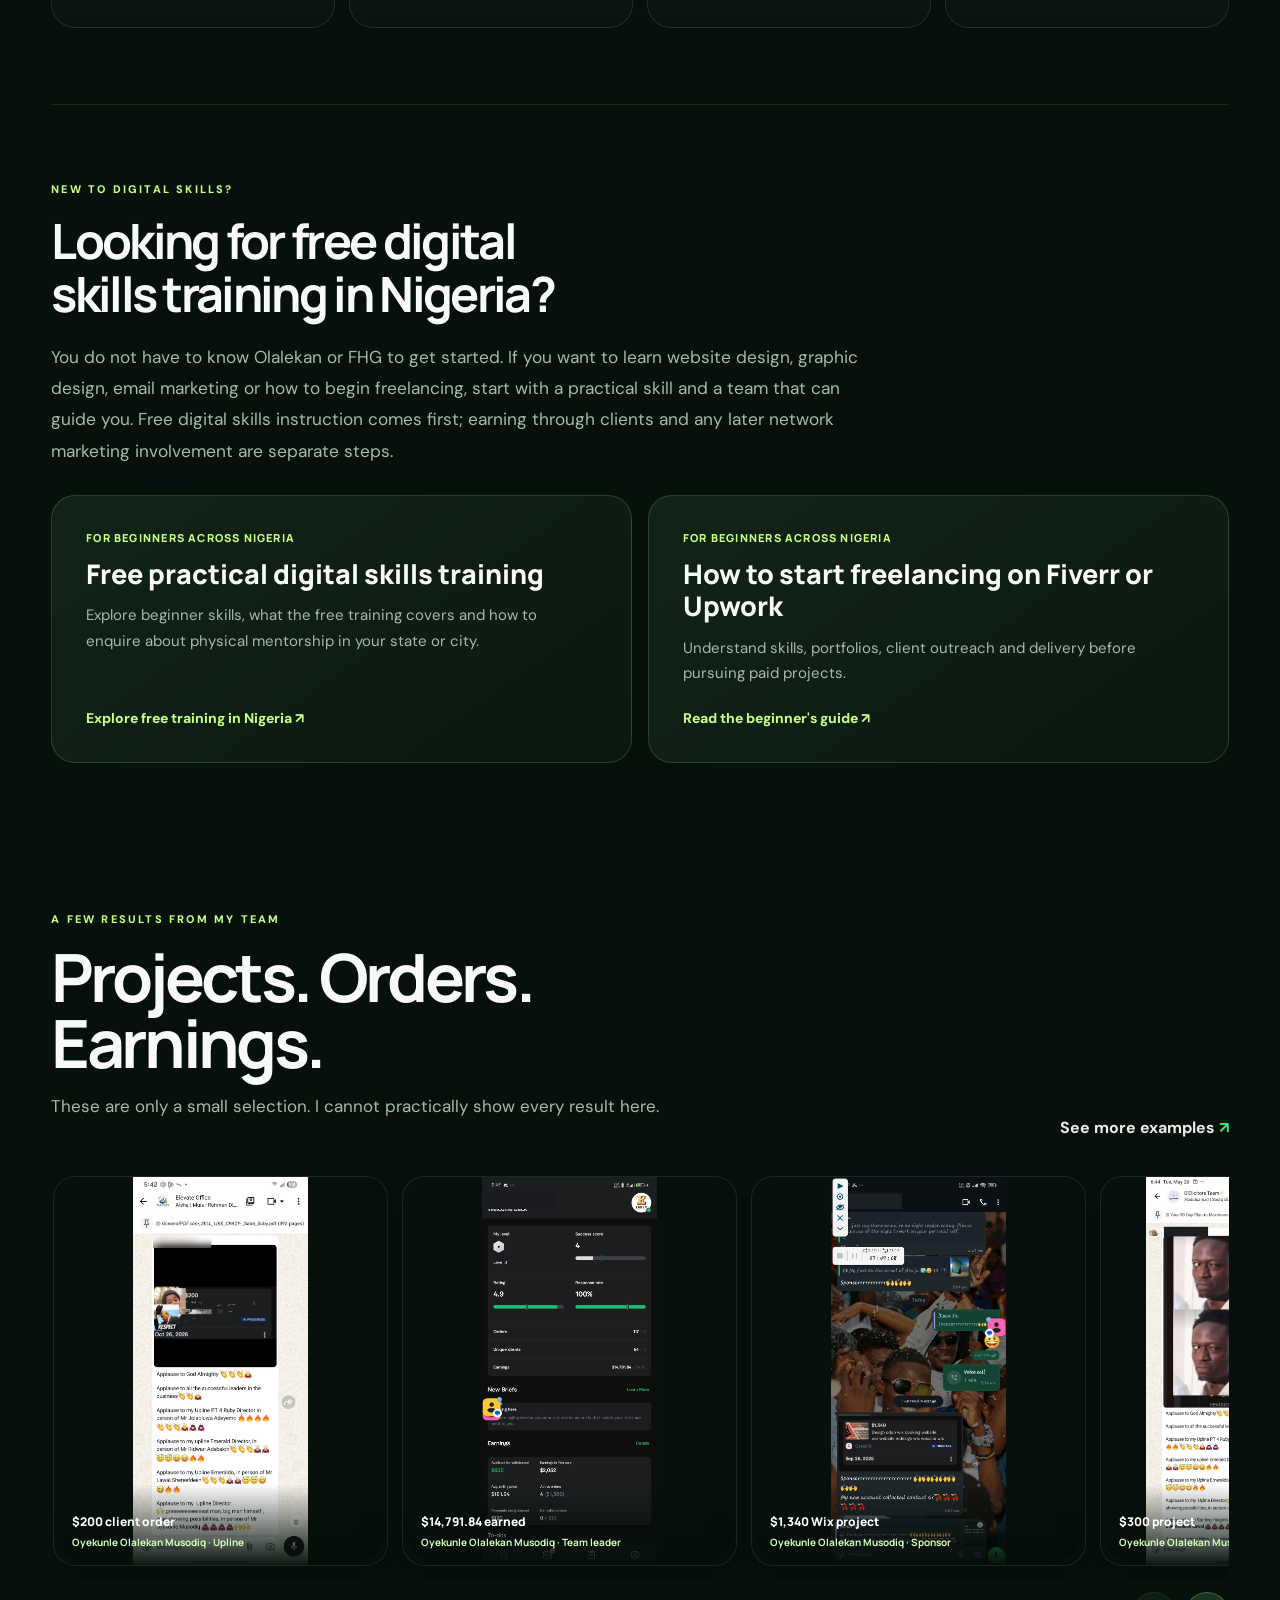
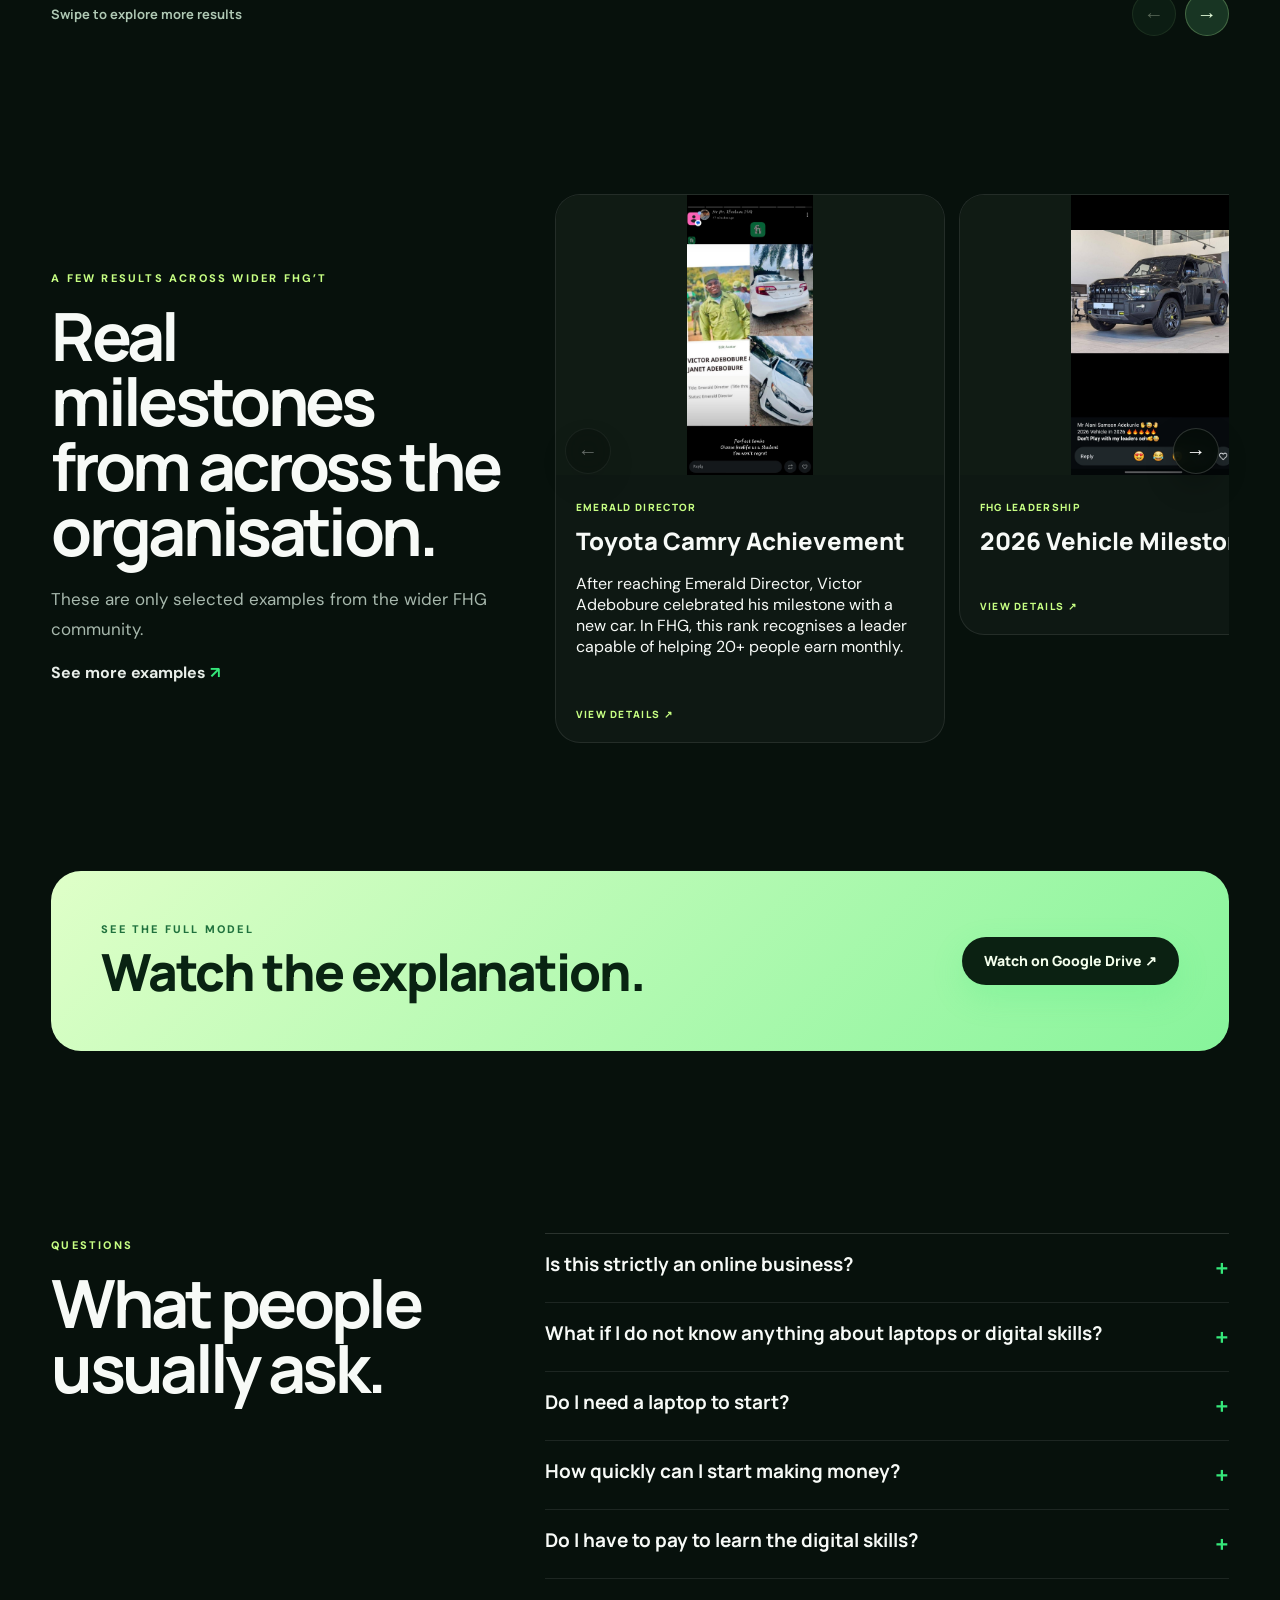
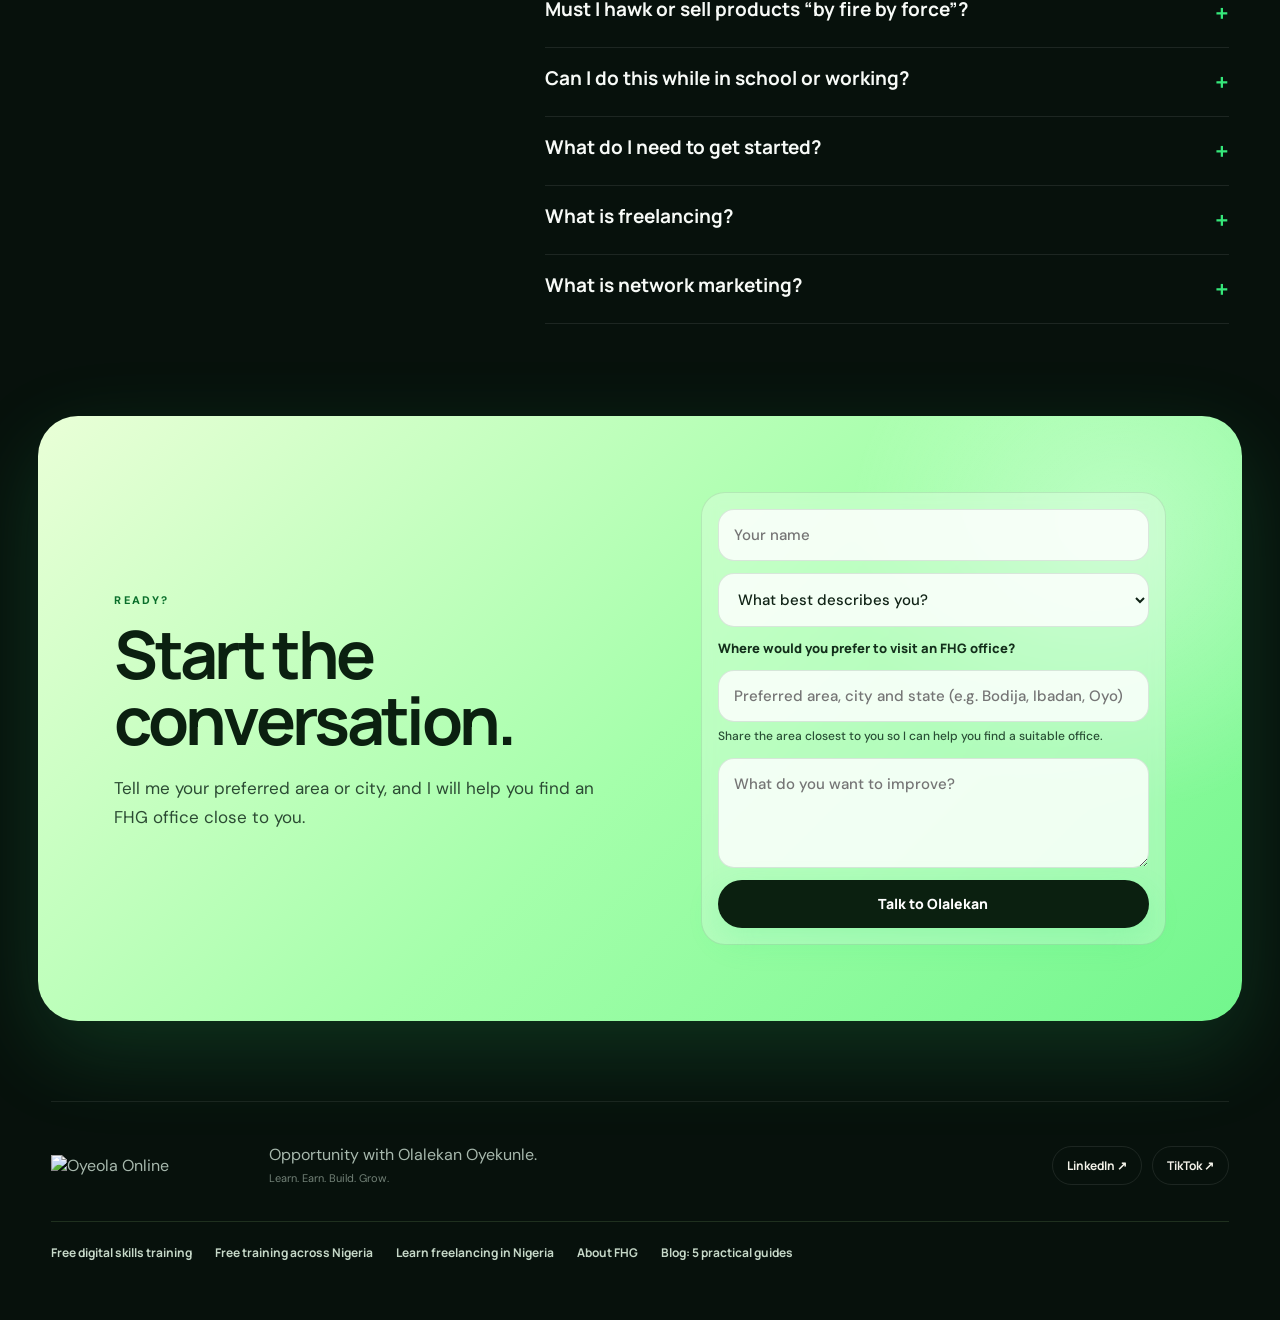
==== commit 25c00334: "Add blog navigation and nationwide training links: index.html" ====
--- a/index.html
+++ b/index.html
@@ -28,7 +28,7 @@
 <script type="application/ld+json">{"@context":"https://schema.org","@graph":[{"@type":"WebSite","@id":"https://fhg.oyeolaonline.com/#website","url":"https://fhg.oyeolaonline.com/","name":"Free Digital Skills Training with FHG and Oyeola Online","inLanguage":"en-NG","publisher":{"@id":"https://fhg.oyeolaonline.com/#fhg"}},{"@type":"Organization","@id":"https://fhg.oyeolaonline.com/#fhg","name":"Faitheroic Global Team","alternateName":"FHG","url":"https://fhg.oyeolaonline.com/about-fhg","description":"Office-based mentorship and free digital skills instruction with a skills-first pathway to client work and an optional later network marketing stage."},{"@type":"Person","@id":"https://fhg.oyeolaonline.com/#olalekan","name":"Oyekunle Olalekan Musodiq","alternateName":["Olalekan Oyekunle","Oyekunle Musodiq"],"url":"https://fhg.oyeolaonline.com/about","jobTitle":"Digital skills and freelancing mentor","affiliation":{"@id":"https://fhg.oyeolaonline.com/#fhg"},"sameAs":["https://www.linkedin.com/in/olalekan-oyekunle/","https://www.tiktok.com/@oyeola2001"]},{"@type":"WebPage","@id":"https://fhg.oyeolaonline.com/#webpage","url":"https://fhg.oyeolaonline.com/","name":"Free Digital Skills Training in Nigeria | FHG & Oyeola Online","description":"Learn practical digital skills for free in Nigeria with FHG mentoring. Explore web design, graphic design, freelancing on Fiverr and Upwork, and how to start.","isPartOf":{"@id":"https://fhg.oyeolaonline.com/#website"},"inLanguage":"en-NG","about":[{"@id":"https://fhg.oyeolaonline.com/#fhg"},{"@id":"https://fhg.oyeolaonline.com/#olalekan"}]},{"@type":"Service","name":"Free digital skills training in Nigeria","serviceType":"Digital skills learning and mentoring","url":"https://fhg.oyeolaonline.com/services","provider":{"@id":"https://fhg.oyeolaonline.com/#fhg"},"areaServed":{"@type":"Country","name":"Nigeria"},"offers":{"@type":"Offer","price":"0","priceCurrency":"NGN","description":"Free digital skills instruction; separate business participation terms may apply later."}}]}</script>
 </head><body><div class="noise"></div><header class="site-header">
   <a href="index.html" class="brand"><img src="https://raw.githubusercontent.com/damolax/Oyeola-Web/main/assets/logos/logo-horizontal-dark.svg" alt="Oyeola Online"></a>
-  <nav class="desktop-nav"><a href="about.html">About Me</a><a href="about-fhg.html">About FHG</a><a href="opportunity.html">Opportunity</a><a href="services.html">What We Teach</a><a href="testimonials.html">Results</a></nav>
+  <nav class="desktop-nav"><a href="about.html">About Me</a><a href="about-fhg.html">About FHG</a><a href="opportunity.html">Opportunity</a><a href="services.html">What We Teach</a><a href="testimonials.html">Results</a><a href="blog.html">Blog</a></nav>
   <a class="btn btn-small" href="index.html#join">Join My Team</a>
   <button class="menu-btn" aria-label="Open menu">☰</button>
 </header>
@@ -163,4 +163,4 @@
     <a href="https://www.linkedin.com/in/olalekan-oyekunle/" target="_blank" rel="noopener">LinkedIn ↗</a>
     <a href="https://www.tiktok.com/@oyeola2001" target="_blank" rel="noopener">TikTok ↗</a>
   </div>
-<nav class="footer-seo-links" aria-label="Helpful guides"><a href="services.html">Free digital skills training</a><a href="digital-skills-training-nigeria.html">Free training across Nigeria</a><a href="learn-freelancing-nigeria.html">Learn freelancing in Nigeria</a><a href="about-fhg.html">About FHG</a></nav></footer><script src="app.js"></script><a class="floating-join" href="https://wa.me/2347061427683?text=Hello%20Olalekan%2C%20I%20saw%20your%20website%20and%20I%20want%20to%20know%20how%20to%20join%20your%20team." target="_blank" rel="noopener">Join My Team ↗</a></body></html>+<nav class="footer-seo-links" aria-label="Helpful guides"><a href="services.html">Free digital skills training</a><a href="digital-skills-training-nigeria.html">Free training across Nigeria</a><a href="learn-freelancing-nigeria.html">Learn freelancing in Nigeria</a><a href="about-fhg.html">About FHG</a><a href="blog.html">Blog: 5 practical guides</a></nav></footer><script src="app.js"></script><a class="floating-join" href="https://wa.me/2347061427683?text=Hello%20Olalekan%2C%20I%20saw%20your%20website%20and%20I%20want%20to%20know%20how%20to%20join%20your%20team." target="_blank" rel="noopener">Join My Team ↗</a></body></html>
--- a/styles.css
+++ b/styles.css
@@ -1554,3 +1554,123 @@
  .seo-guide-cta .btn {align-self:flex-start}
  .footer-seo-links {gap:12px 19px}
 }
+
+
+/* ================== FHG Journal: five nationwide articles ================== */
+.blog-home-page,.blog-post-page{color:var(--text)}
+.blog-home-page a,.blog-post-page a{outline-offset:4px}
+.blog-hub-hero,.blog-hub-content,.blog-more-guides,.blog-cta-section,.blog-article,.blog-bottom-nav{width:min(92%,var(--max,1200px));margin-inline:auto}
+.blog-hub-hero{padding:clamp(150px,15vw,205px) 0 clamp(62px,8vw,115px);border-bottom:1px solid var(--line);position:relative}
+.blog-hub-hero .kicker,.blog-article .kicker,.blog-more-guides .kicker{color:var(--lime)}
+.blog-hub-hero h1{font:800 clamp(44px,6.35vw,88px)/1.06 Manrope,sans-serif;letter-spacing:-.055em;max-width:960px;margin:23px 0;word-wrap:break-word}
+.blog-hub-hero>p{font-size:clamp(17px,1.55vw,21px);line-height:1.78;color:#c9dacd;max-width:850px}
+.blog-hub-hero .hero-actions{margin-top:32px;display:flex;align-items:center;gap:22px;flex-wrap:wrap}
+.blog-hub-content{padding:clamp(60px,7vw,98px) 0}
+.blog-hub-section-head{max-width:790px;margin-bottom:31px}
+.blog-hub-section-head h2{font:800 clamp(32px,4vw,58px)/1.09 Manrope,sans-serif;letter-spacing:-.046em;margin:15px 0}
+.blog-hub-section-head p{color:var(--muted);font-size:17px;line-height:1.65}
+.blog-card-grid{display:grid;grid-template-columns:repeat(2,minmax(0,1fr));gap:22px}
+.blog-card{overflow:hidden;min-width:0;border:1px solid rgba(206,255,180,.14);border-radius:25px;background:linear-gradient(145deg,#14251a,#0e1a13);display:flex;flex-direction:column;transition:border-color .2s,transform .2s}
+.blog-card:hover{border-color:rgba(187,255,145,.45);transform:translateY(-2px)}
+.blog-card-featured{grid-column:1 / -1;display:grid;grid-template-columns:minmax(0,.94fr) minmax(0,1.06fr)}
+.blog-card-image{width:100%;display:block;overflow:hidden;aspect-ratio:16/9;background:#1a3020}
+.blog-card-featured .blog-card-image{height:100%;min-height:340px;aspect-ratio:auto}
+.blog-card-image img{width:100%;height:100%;display:block;object-fit:cover;transition:transform .35s}
+.blog-card:hover .blog-card-image img{transform:scale(1.025)}
+.blog-card-content{padding:clamp(22px,2.7vw,34px);display:flex;flex-direction:column;align-items:flex-start;flex:1}
+.blog-card-meta{display:flex;gap:16px;flex-wrap:wrap;align-items:center;color:var(--muted);font:800 12px/1.5 Manrope}
+.blog-card-meta span:first-child{color:var(--lime);text-transform:uppercase;letter-spacing:.055em}
+.blog-card h2{font:800 clamp(23px,2.45vw,32px)/1.17 Manrope,sans-serif;letter-spacing:-.035em;margin:18px 0 13px}
+.blog-card-featured h2{font-size:clamp(27px,3.2vw,41px)}
+.blog-card h2 a{color:var(--text);text-decoration:none}
+.blog-card h2 a:hover{text-decoration:underline;text-decoration-color:var(--lime);text-underline-offset:5px}
+.blog-card-content>p{font:400 15px/1.76 "DM Sans",sans-serif;color:var(--muted);margin:0 0 23px}
+.blog-card-read{font:800 14px Manrope;color:var(--lime);margin-top:auto;text-decoration:none}
+.blog-card-read:hover{text-decoration:underline;text-underline-offset:5px}
+.blog-more-guides{display:grid;grid-template-columns:1fr 1fr;gap:45px;padding:clamp(35px,5vw,65px);border:1px solid var(--line);border-radius:27px;background:#112319;margin-bottom:clamp(70px,8vw,110px)}
+.blog-more-guides h2{font:800 clamp(29px,3.2vw,43px)/1.13 Manrope,sans-serif;margin:13px 0 15px}
+.blog-more-guides p{color:var(--muted);font-size:16px;line-height:1.7}
+.blog-related-guides{display:grid;align-content:center;gap:11px}
+.blog-related-guides a{display:flex;justify-content:space-between;gap:15px;color:var(--text);text-decoration:none;background:rgba(255,255,255,.04);border:1px solid var(--line);border-radius:14px;padding:15px 16px;font:700 14px/1.5 Manrope}
+.blog-related-guides a:hover{border-color:var(--lime)}
+.blog-related-guides a span{color:var(--lime)}
+.blog-cta-section{display:flex;justify-content:space-between;gap:35px;align-items:center;padding:clamp(28px,5vw,59px);border-radius:27px;background:linear-gradient(130deg,#18402a,#0c2316);border:1px solid rgba(188,255,155,.25);margin-bottom:90px}
+.blog-cta-section>div{max-width:770px}
+.blog-cta-section h2{font:800 clamp(30px,3.1vw,43px)/1.18 Manrope,sans-serif;margin:15px 0;letter-spacing:-.03em}
+.blog-cta-section p{color:#c7d9cb;font-size:16px;line-height:1.7;margin:0}
+.blog-cta-section .btn{flex-shrink:0}
+.blog-post-page{padding-top:clamp(118px,12vw,150px)}
+.blog-article-hero{max-width:960px;margin-bottom:37px}
+.blog-meta-line{display:flex;align-items:center;flex-wrap:wrap;gap:11px 19px;font:800 12px/1.5 Manrope,sans-serif;text-transform:uppercase;letter-spacing:.065em;color:var(--lime)}
+.blog-meta-line>a{color:var(--cream);text-transform:none;letter-spacing:0;text-decoration:none}
+.blog-meta-line>a:hover{text-decoration:underline}
+.blog-article-hero h1{font:800 clamp(40px,5.4vw,74px)/1.08 Manrope,sans-serif;letter-spacing:-.048em;max-width:980px;margin:24px 0}
+.blog-article-hero .blog-lead{color:#c9d8c9;font-size:clamp(17px,1.58vw,22px);line-height:1.72;max-width:900px}
+.blog-byline{display:flex;align-items:center;gap:10px;color:var(--muted);font:700 13px/1.5 Manrope,sans-serif;margin-top:28px;flex-wrap:wrap}
+.blog-byline a{color:var(--text);text-decoration:none}
+.blog-byline a:hover{text-decoration:underline}
+.blog-hero-image{margin:0 0 55px;border-radius:30px;overflow:hidden;background:#15291c;border:1px solid var(--line);aspect-ratio:2.15/1}
+.blog-hero-image img{width:100%;height:100%;object-fit:cover;display:block}
+.blog-article-layout{display:grid;grid-template-columns:minmax(170px,225px) minmax(0,1fr);align-items:start;gap:clamp(34px,5vw,76px);padding-bottom:90px}
+.blog-jump{position:sticky;top:130px;display:flex;flex-direction:column;gap:13px;padding:21px 15px;border:1px solid var(--line);border-radius:17px;background:rgba(14,32,19,.85);font:700 12px/1.45 Manrope,sans-serif}
+.blog-jump>span{font:800 12px Manrope;color:var(--lime);text-transform:uppercase;letter-spacing:.11em;margin-bottom:4px}
+.blog-jump>a{color:#c2d2c4;text-decoration:none}
+.blog-jump>a:hover{color:var(--lime);text-decoration:underline}
+.blog-prose{min-width:0;max-width:860px;font-size:17px;line-height:1.85;color:#d8e5d9}
+.blog-prose>section{margin:0 0 clamp(35px,4vw,61px);scroll-margin-top:125px}
+.blog-prose h2{font:800 clamp(25px,2.65vw,37px)/1.2 Manrope,sans-serif;letter-spacing:-.03em;color:var(--text);margin:0 0 20px}
+.blog-prose h3{font:800 23px/1.3 Manrope,sans-serif;color:var(--text);margin:30px 0 14px}
+.blog-prose p{margin:0 0 19px;color:#c5d5c8;font:400 clamp(15px,1.4vw,17px)/1.86 "DM Sans",sans-serif}
+.blog-prose strong{color:#f1fbee}
+.blog-prose em{color:#e5e9d5}
+.blog-prose a{color:var(--lime);text-decoration:underline;text-underline-offset:4px}
+.blog-prose .blog-callout{margin:23px 0;border-left:4px solid var(--lime);background:#193324;padding:20px 24px;border-radius:0 15px 15px 0;font-size:15px;line-height:1.8}
+.blog-table-scroll{width:100%;max-width:100%;overflow-x:auto;-webkit-overflow-scrolling:touch;margin:23px 0 27px;border:1px solid rgba(188,255,166,.16);border-radius:16px;scrollbar-color:rgba(181,255,137,.5) transparent}
+.blog-table-scroll table{width:100%;border-collapse:collapse;min-width:550px;color:#d7ead9;background:#102017;font:500 14px/1.55 "DM Sans",sans-serif}
+.blog-table-scroll caption{caption-side:top;text-align:left;font:700 12px/1.5 Manrope,sans-serif;background:#193322;color:#b7d9bc;padding:12px 16px}
+.blog-table-scroll th{background:#21412b;color:#f1fdee;text-align:left;padding:14px 17px;font:800 13px/1.45 Manrope,sans-serif;vertical-align:top}
+.blog-table-scroll td{padding:15px 17px;border-top:1px solid rgba(220,255,211,.08);vertical-align:top}
+.blog-table-scroll tr:nth-child(even) td{background:rgba(255,255,255,.025)}
+.blog-inline-image{margin:36px 0 50px;padding:0}
+.blog-inline-image img{display:block;width:100%;max-height:450px;object-fit:cover;border-radius:19px;border:1px solid rgba(217,255,198,.15)}
+.blog-inline-image figcaption{color:var(--muted);font-size:12px;line-height:1.65;margin:12px 4px}
+.blog-quote{margin:23px 0;padding:24px 26px;border-left:4px solid var(--lime);border-radius:0 16px 16px 0;background:#162d1d;color:#ebf8e9;font:500 17px/1.75 "DM Sans",sans-serif}
+.blog-conclusion{background:linear-gradient(135deg,#193e28,#10261b);padding:clamp(23px,3.5vw,42px);border-radius:24px;border:1px solid rgba(200,255,157,.17);margin-top:45px}
+.blog-conclusion h2{margin:14px 0 19px}
+.blog-conclusion .btn{margin-top:10px}
+.blog-bottom-nav{border-top:1px solid var(--line);padding:25px 0 70px;display:flex;align-items:center;gap:16px 30px;flex-wrap:wrap}
+.blog-bottom-nav>a{color:var(--lime);font:800 14px Manrope;text-decoration:none}
+.blog-bottom-nav>a:hover{text-decoration:underline}
+@media(max-width:950px){
+.blog-card-featured{grid-template-columns:1fr}
+.blog-card-featured .blog-card-image{height:auto;aspect-ratio:16/9;min-height:0}
+.blog-article-layout{grid-template-columns:1fr;gap:25px}
+.blog-jump{position:static;flex-direction:row;flex-wrap:wrap;align-items:center;gap:9px 15px}
+.blog-jump>a{display:inline-block}
+.blog-more-guides{grid-template-columns:1fr;gap:15px}
+}
+@media(max-width:700px){
+.blog-hub-hero,.blog-hub-content,.blog-more-guides,.blog-cta-section,.blog-article,.blog-bottom-nav{width:calc(100% - 28px)}
+.blog-hub-hero{padding-top:130px}
+.blog-hub-hero h1{font-size:clamp(40px,10vw,56px)}
+.blog-card-grid{grid-template-columns:1fr;gap:15px}
+.blog-card{border-radius:19px}
+.blog-card h2{font-size:24px}
+.blog-more-guides{padding:25px;margin-bottom:45px}
+.blog-cta-section{padding:25px;flex-direction:column;align-items:stretch;margin-bottom:45px}
+.blog-cta-section .btn{align-self:flex-start}
+.blog-post-page{padding-top:124px}
+.blog-article-hero h1{font-size:clamp(36px,9vw,52px)}
+.blog-article-hero .blog-lead{font-size:16px}
+.blog-hero-image{aspect-ratio:1.42/1;border-radius:20px;margin-bottom:26px}
+.blog-prose{font-size:15px}
+.blog-prose h2{font-size:clamp(24px,6.7vw,31px)}
+.blog-table-scroll{margin:17px 0 22px}
+.blog-table-scroll table{min-width:515px;font-size:13px}
+.blog-table-scroll td{padding:12px}
+.blog-table-scroll th{padding:13px}
+.blog-jump{padding:16px 15px}
+.blog-article-layout{padding-bottom:50px}
+.blog-bottom-nav{padding-bottom:90px}
+}
+@media(prefers-reduced-motion:reduce){.blog-card,.blog-card-image img{transition:none}}
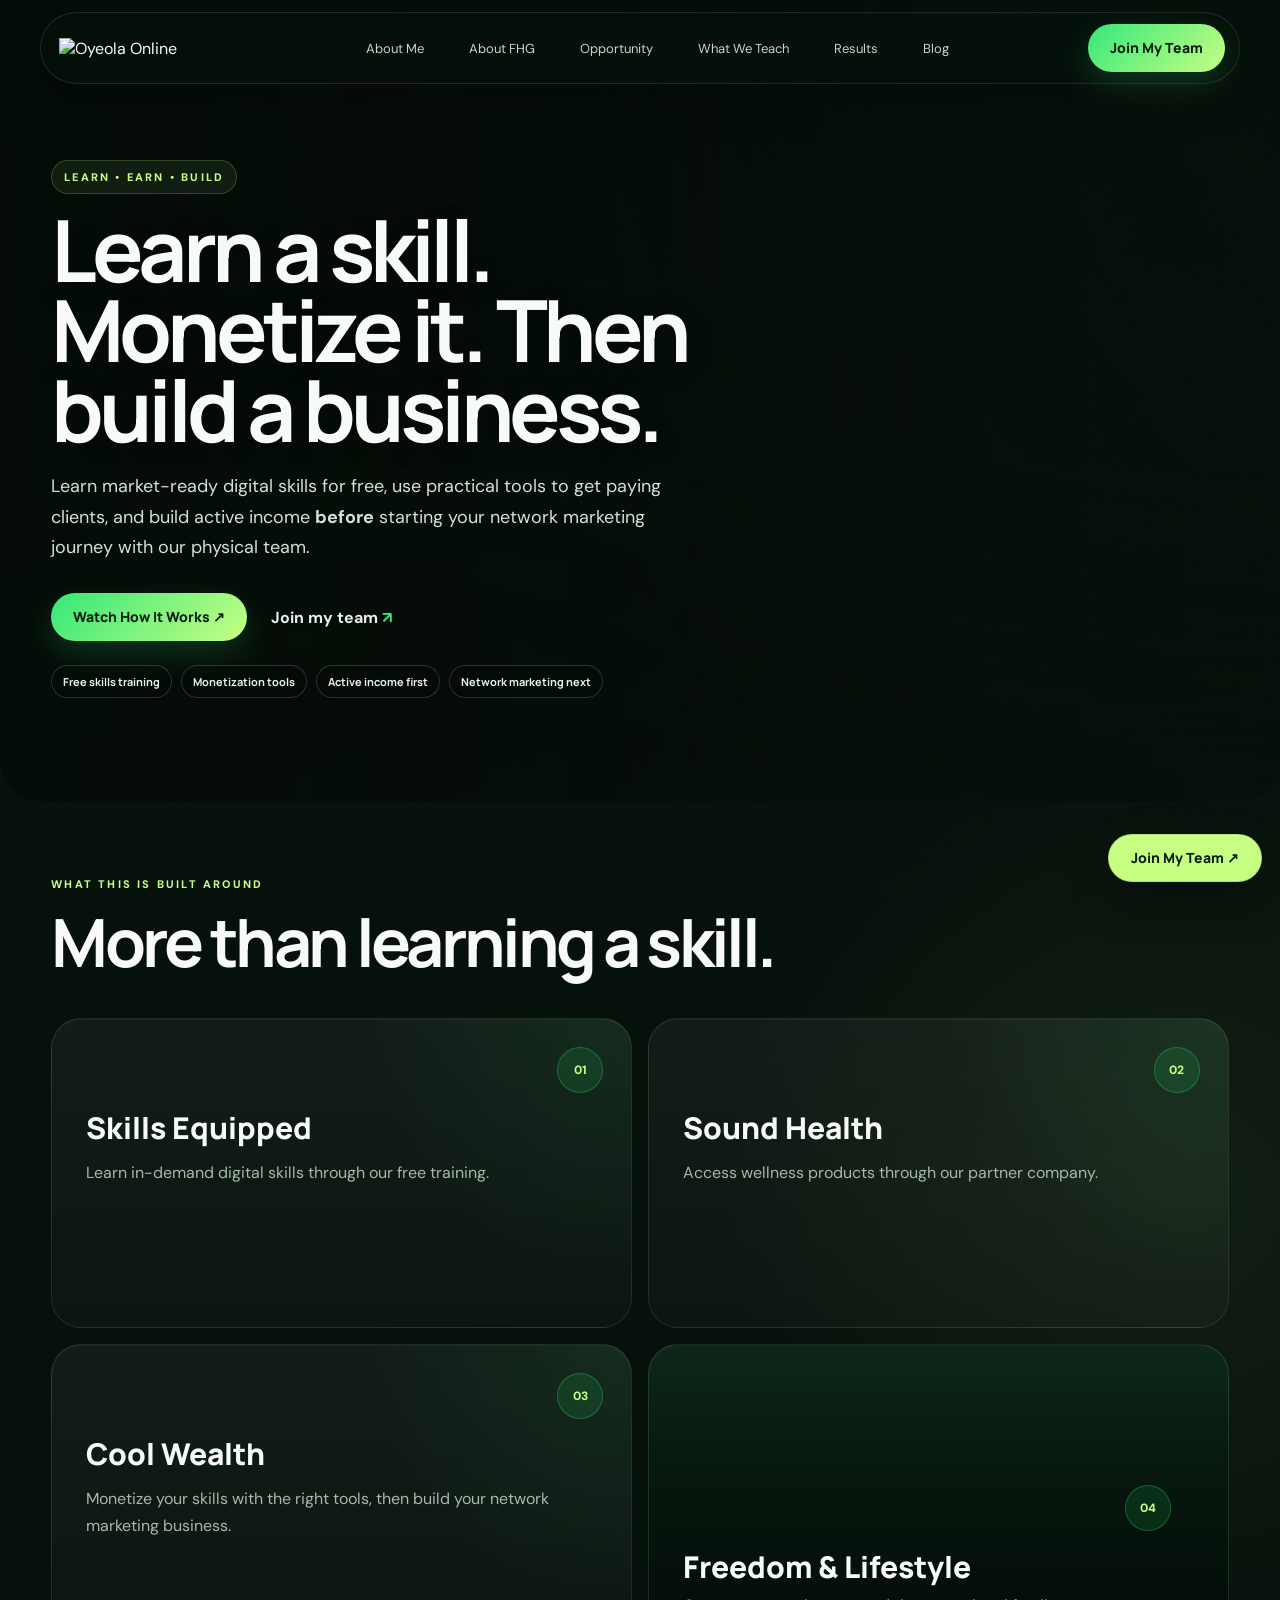
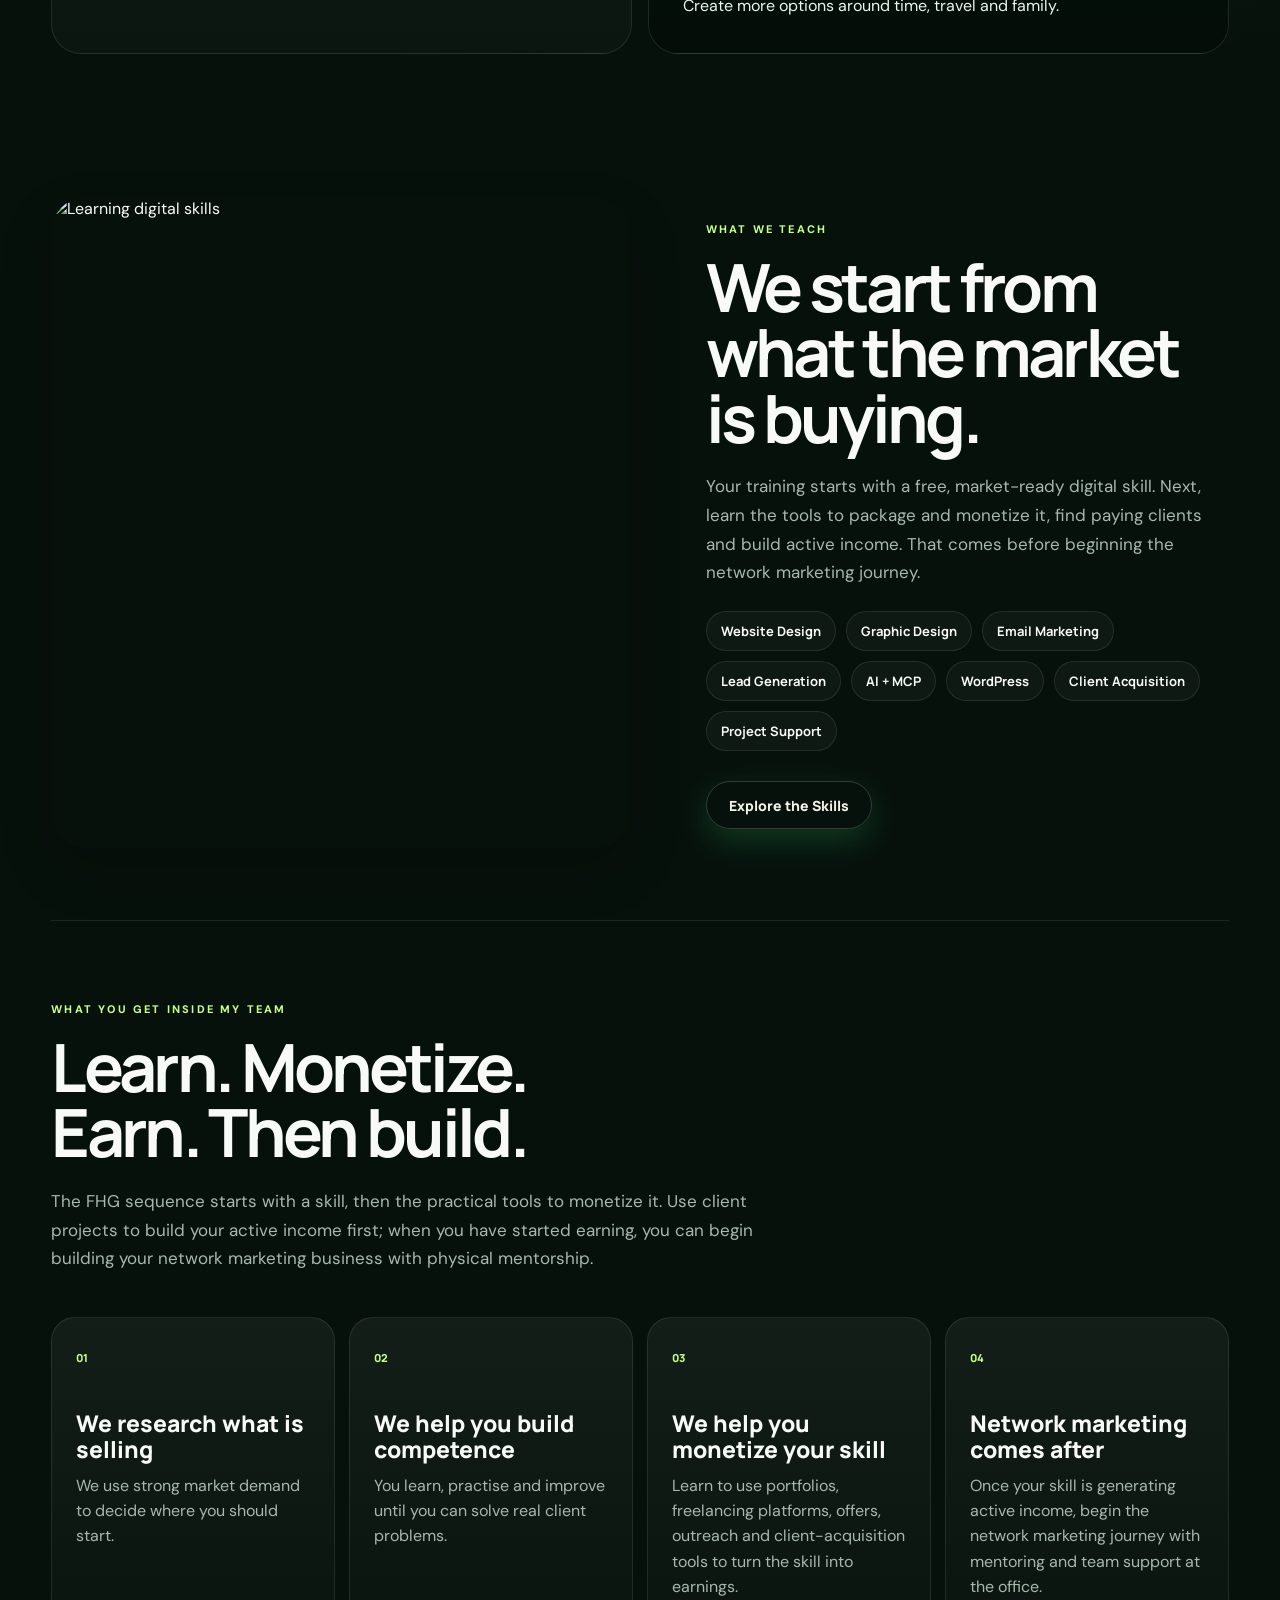
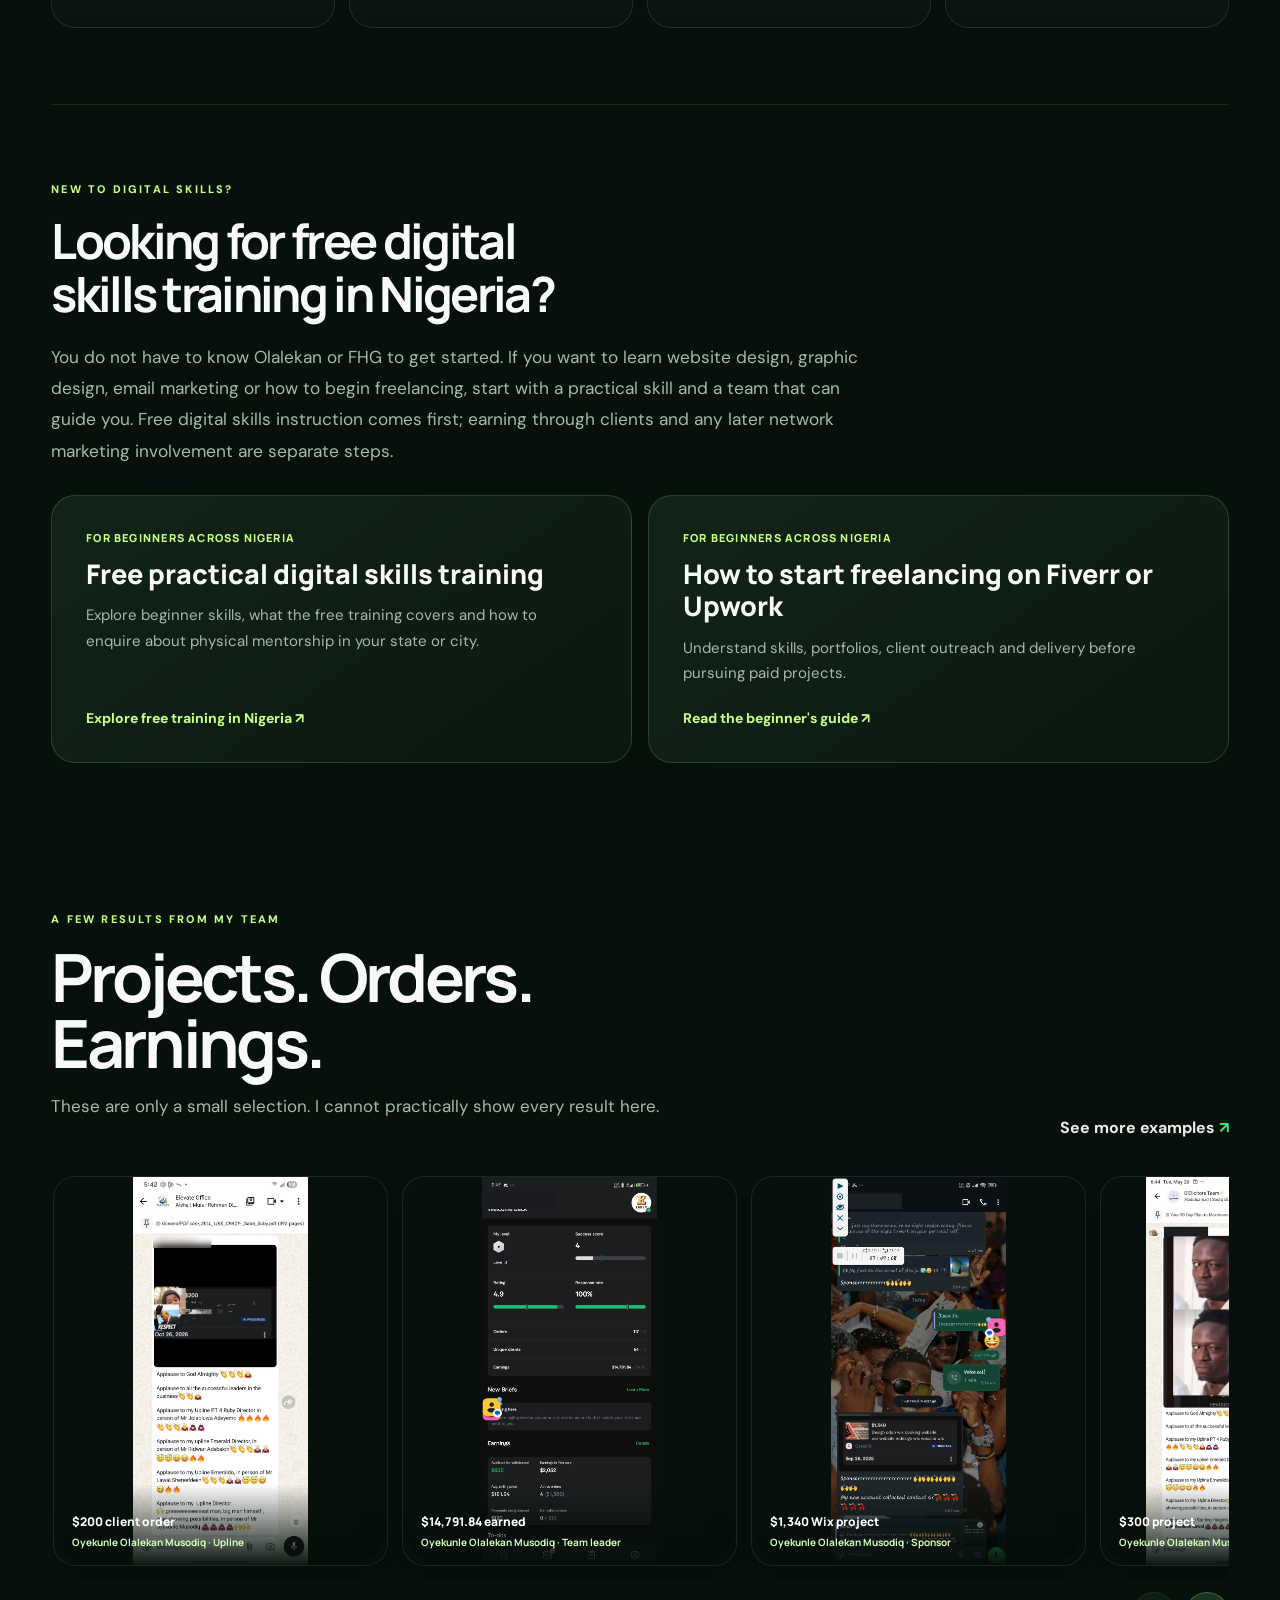
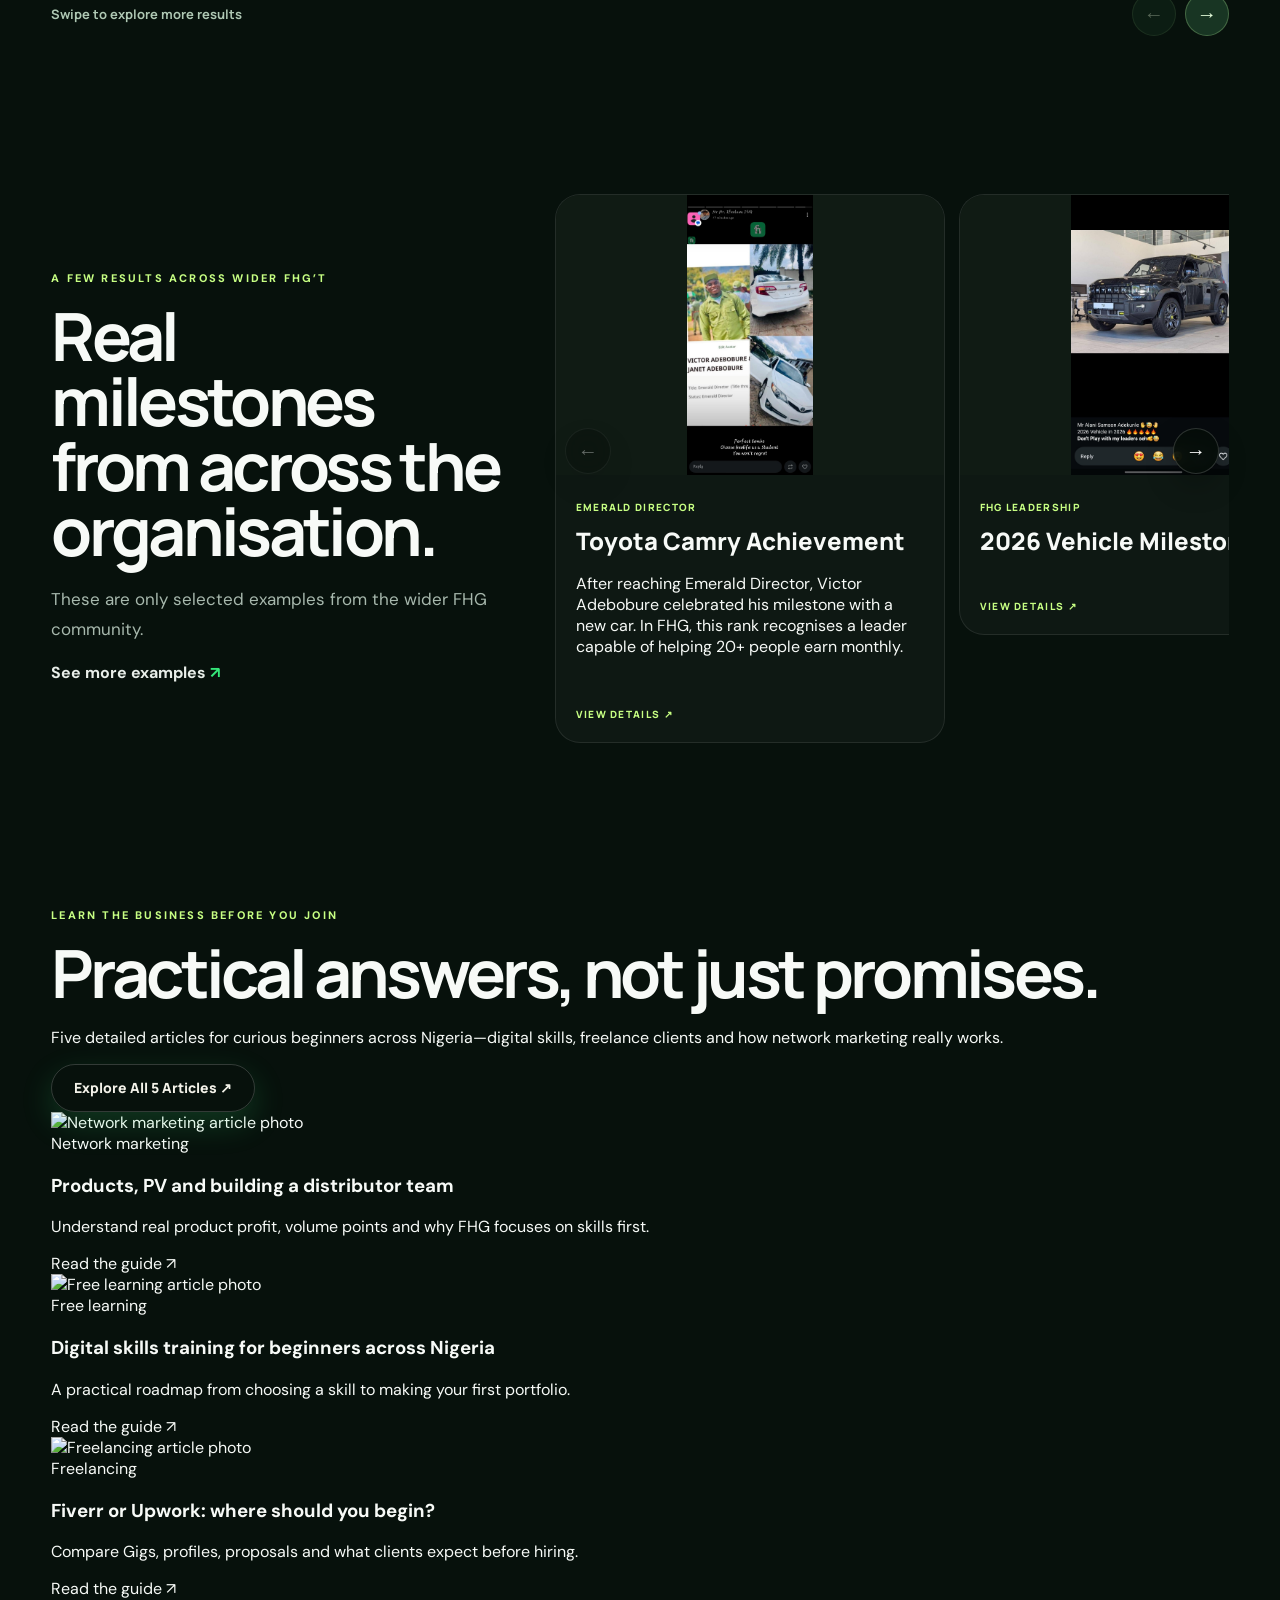
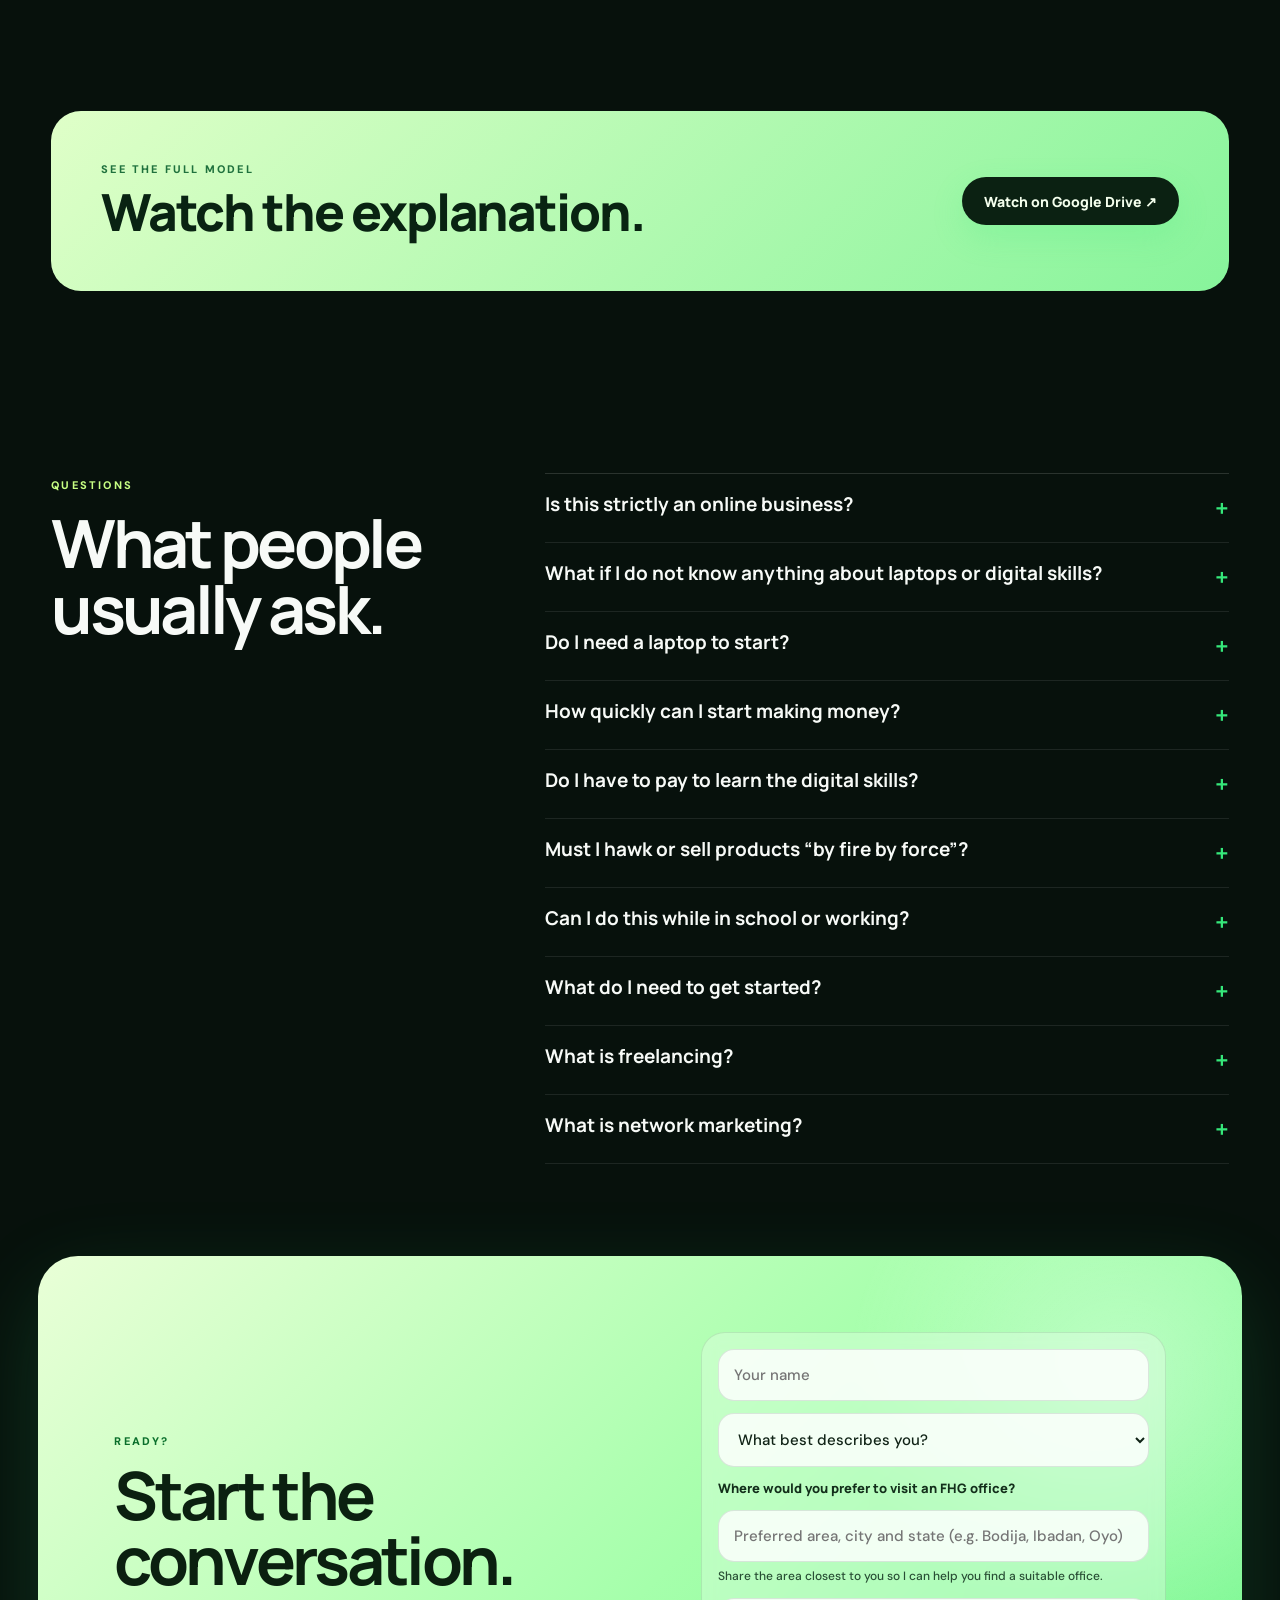
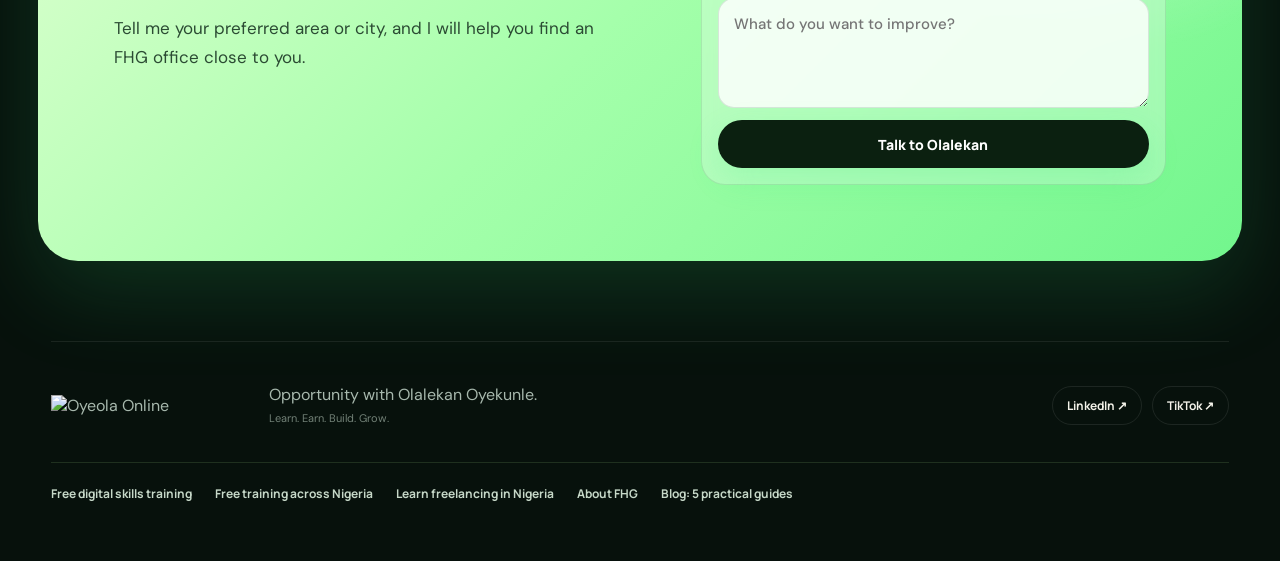
==== commit cde5f141: "Show three FHG blog highlights on homepage, linked to all five articles" ====
--- a/index.html
+++ b/index.html
@@ -120,6 +120,11 @@
     </div>
   </section>
 
+  <section class="section blog-home-preview compact-section" aria-labelledby="home-blog-title">
+    <div class="blog-home-preview-heading"><div><span class="kicker">Learn the business before you join</span><h2 id="home-blog-title">Practical answers, not just promises.</h2><p>Five detailed articles for curious beginners across Nigeria—digital skills, freelance clients and how network marketing really works.</p></div><a class="btn btn-ghost" href="blog.html">Explore All 5 Articles ↗</a></div>
+    <div class="blog-home-preview-grid"><article><a class="blog-home-preview-image" href="blog/how-network-marketing-works-pv-team-building"><img loading="lazy" src="https://images.pexels.com/photos/3184418/pexels-photo-3184418.jpeg?auto=compress&amp;cs=tinysrgb&amp;w=800" alt="Network marketing article photo"></a><div><span>Network marketing</span><h3><a href="blog/how-network-marketing-works-pv-team-building">Products, PV and building a distributor team</a></h3><p>Understand real product profit, volume points and why FHG focuses on skills first.</p><a class="blog-home-preview-read" href="blog/how-network-marketing-works-pv-team-building">Read the guide ↗</a></div></article><article><a class="blog-home-preview-image" href="blog/free-digital-skills-training-nigeria-beginners"><img loading="lazy" src="https://images.pexels.com/photos/3184465/pexels-photo-3184465.jpeg?auto=compress&amp;cs=tinysrgb&amp;w=800" alt="Free learning article photo"></a><div><span>Free learning</span><h3><a href="blog/free-digital-skills-training-nigeria-beginners">Digital skills training for beginners across Nigeria</a></h3><p>A practical roadmap from choosing a skill to making your first portfolio.</p><a class="blog-home-preview-read" href="blog/free-digital-skills-training-nigeria-beginners">Read the guide ↗</a></div></article><article><a class="blog-home-preview-image" href="blog/fiverr-upwork-freelancing-nigeria-guide"><img loading="lazy" src="https://images.pexels.com/photos/3184432/pexels-photo-3184432.jpeg?auto=compress&amp;cs=tinysrgb&amp;w=800" alt="Freelancing article photo"></a><div><span>Freelancing</span><h3><a href="blog/fiverr-upwork-freelancing-nigeria-guide">Fiverr or Upwork: where should you begin?</a></h3><p>Compare Gigs, profiles, proposals and what clients expect before hiring.</p><a class="blog-home-preview-read" href="blog/fiverr-upwork-freelancing-nigeria-guide">Read the guide ↗</a></div></article></div>
+  </section>
+
   <section class="video-link-banner">
     <div><span class="kicker">See the full model</span><h2>Watch the explanation.</h2></div>
     <a class="btn" href="https://drive.google.com/file/d/14M1bSvFzFw9dA_HbxD1j_lneVz3uL7iI/view?usp=drivesdk" target="_blank" rel="noopener">Watch on Google Drive ↗</a>
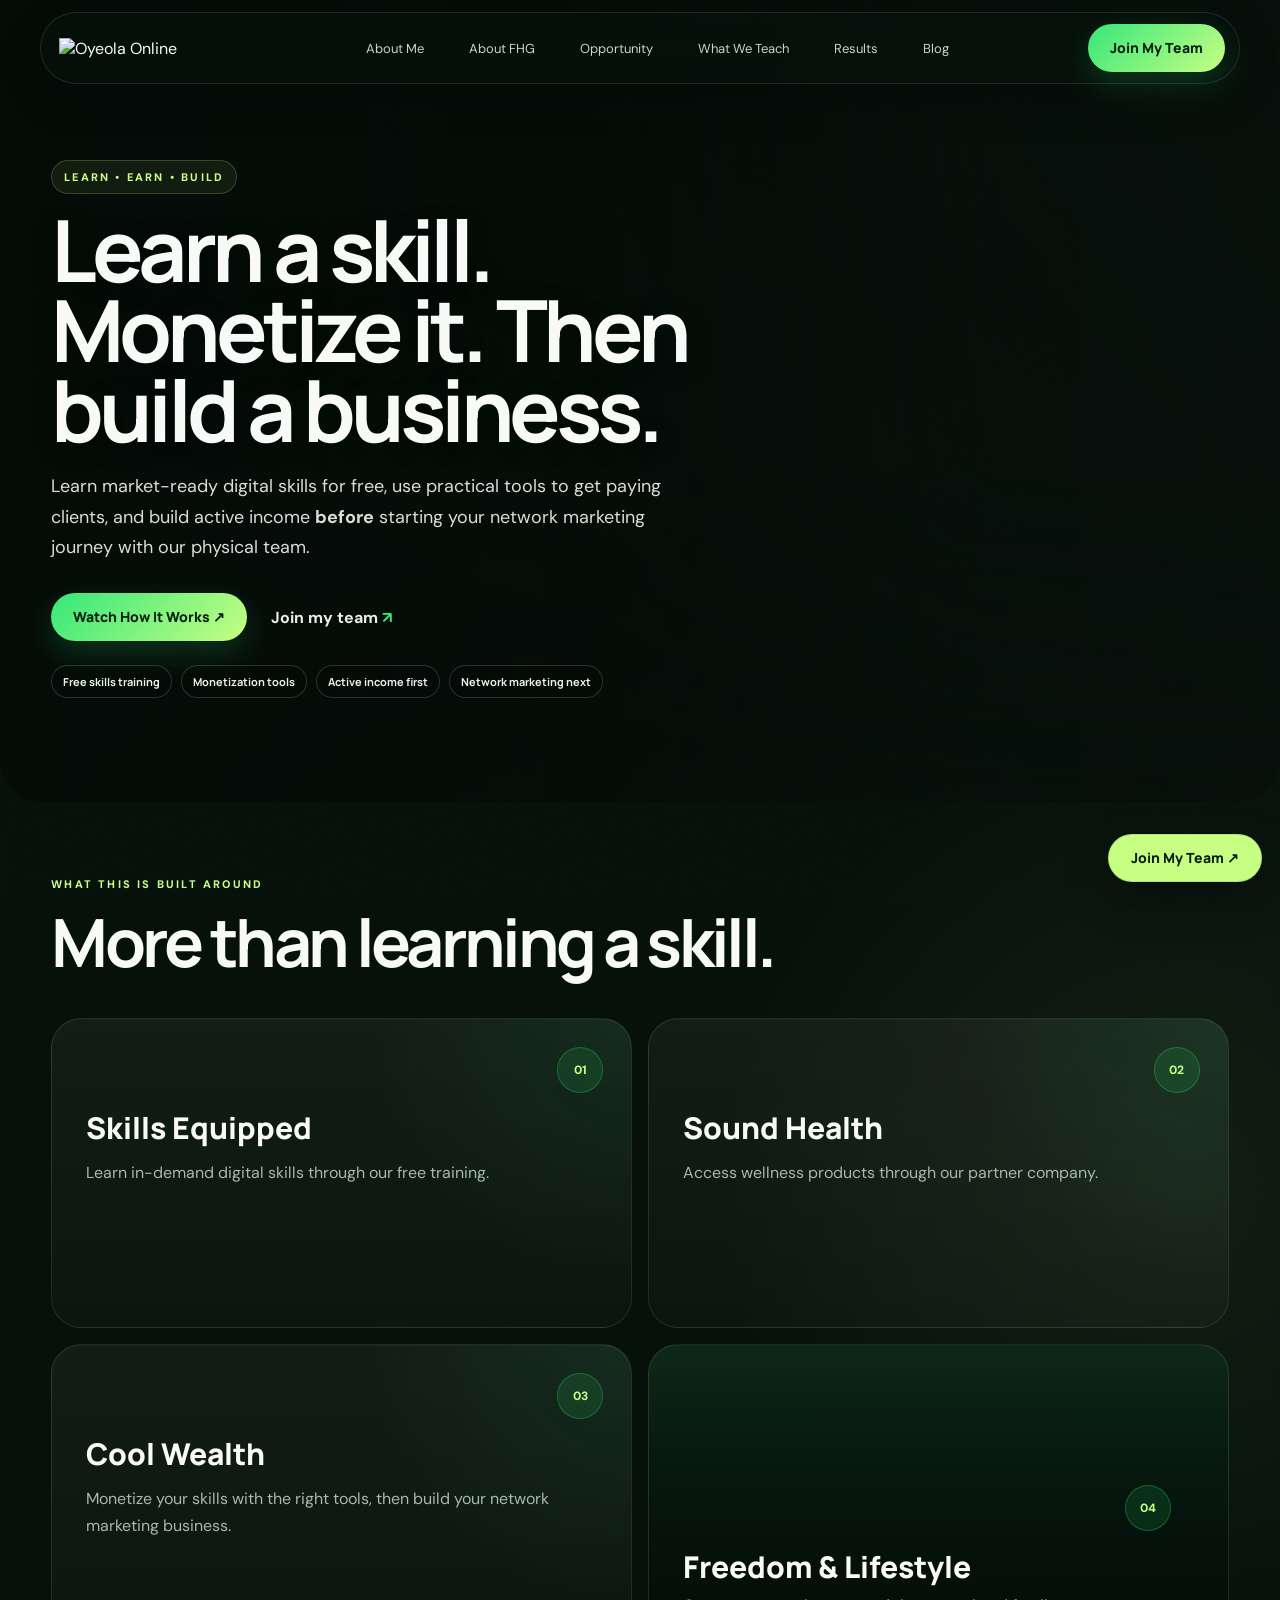
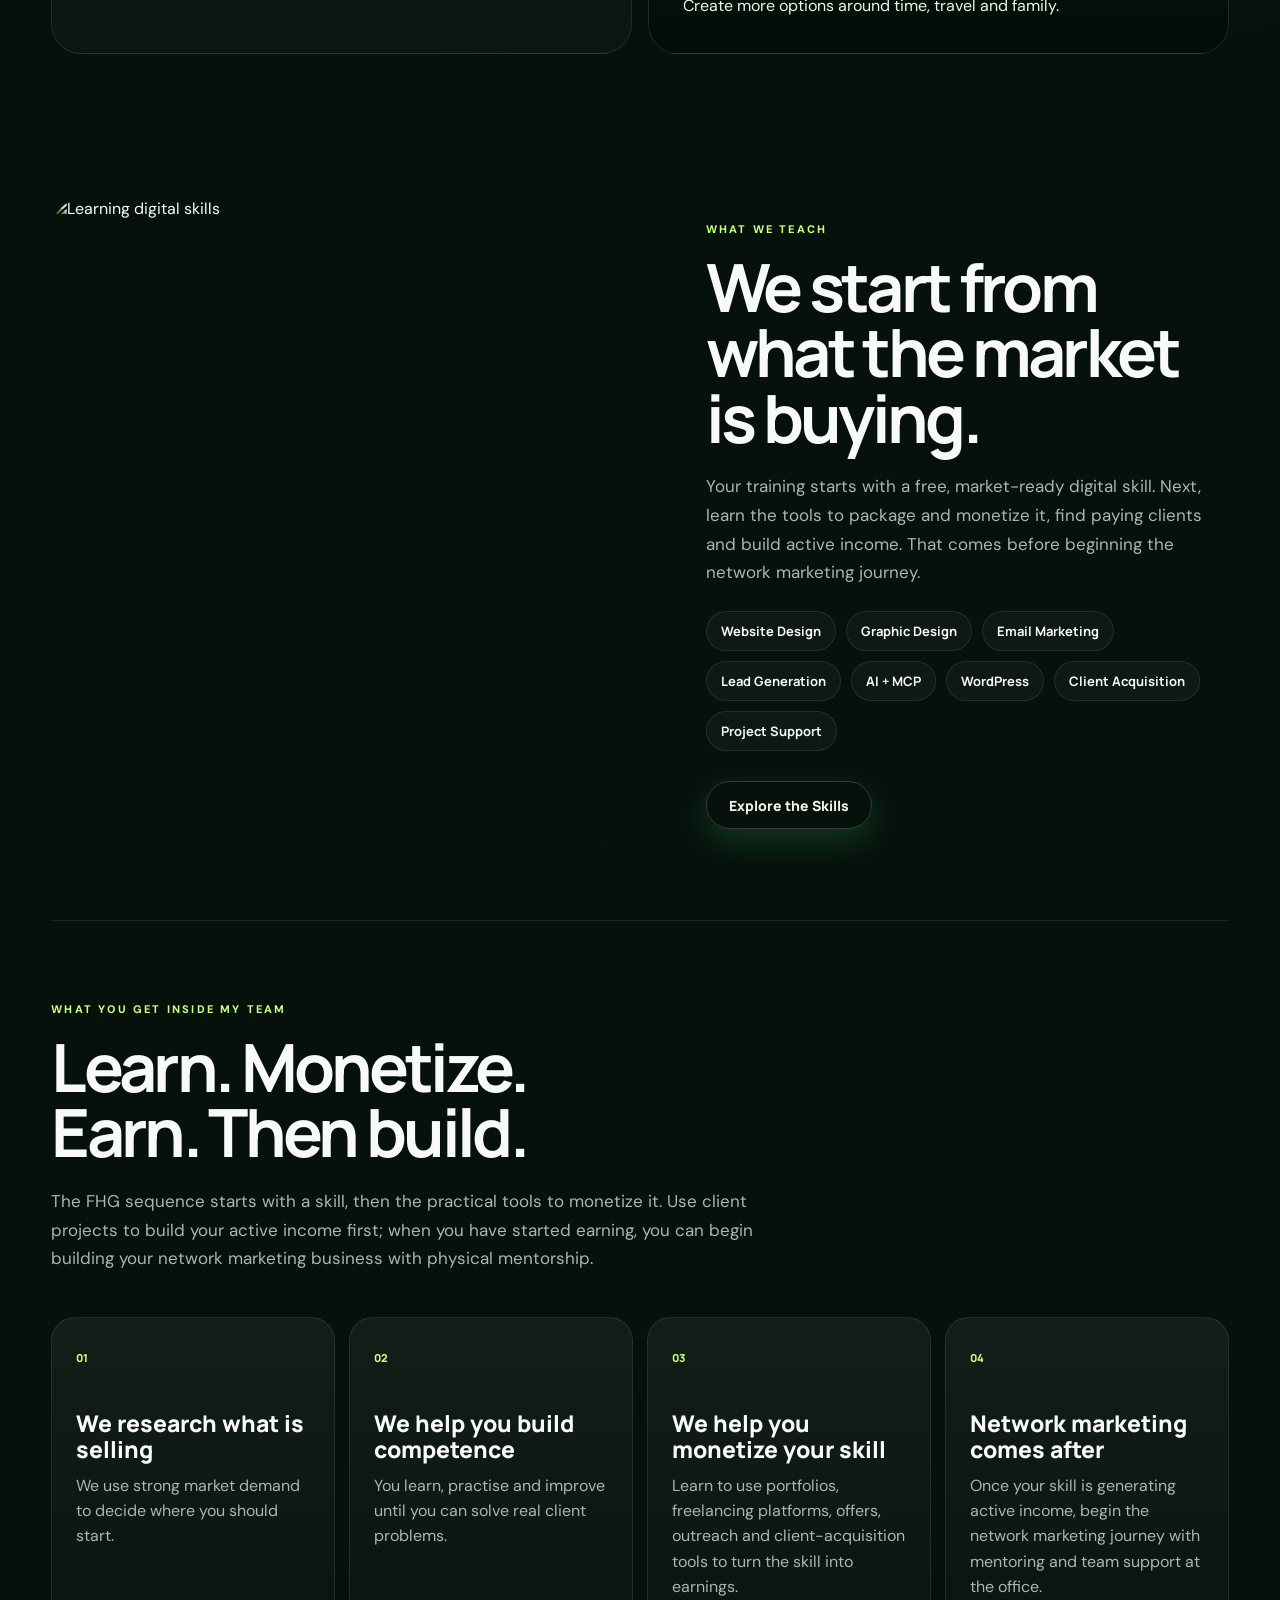
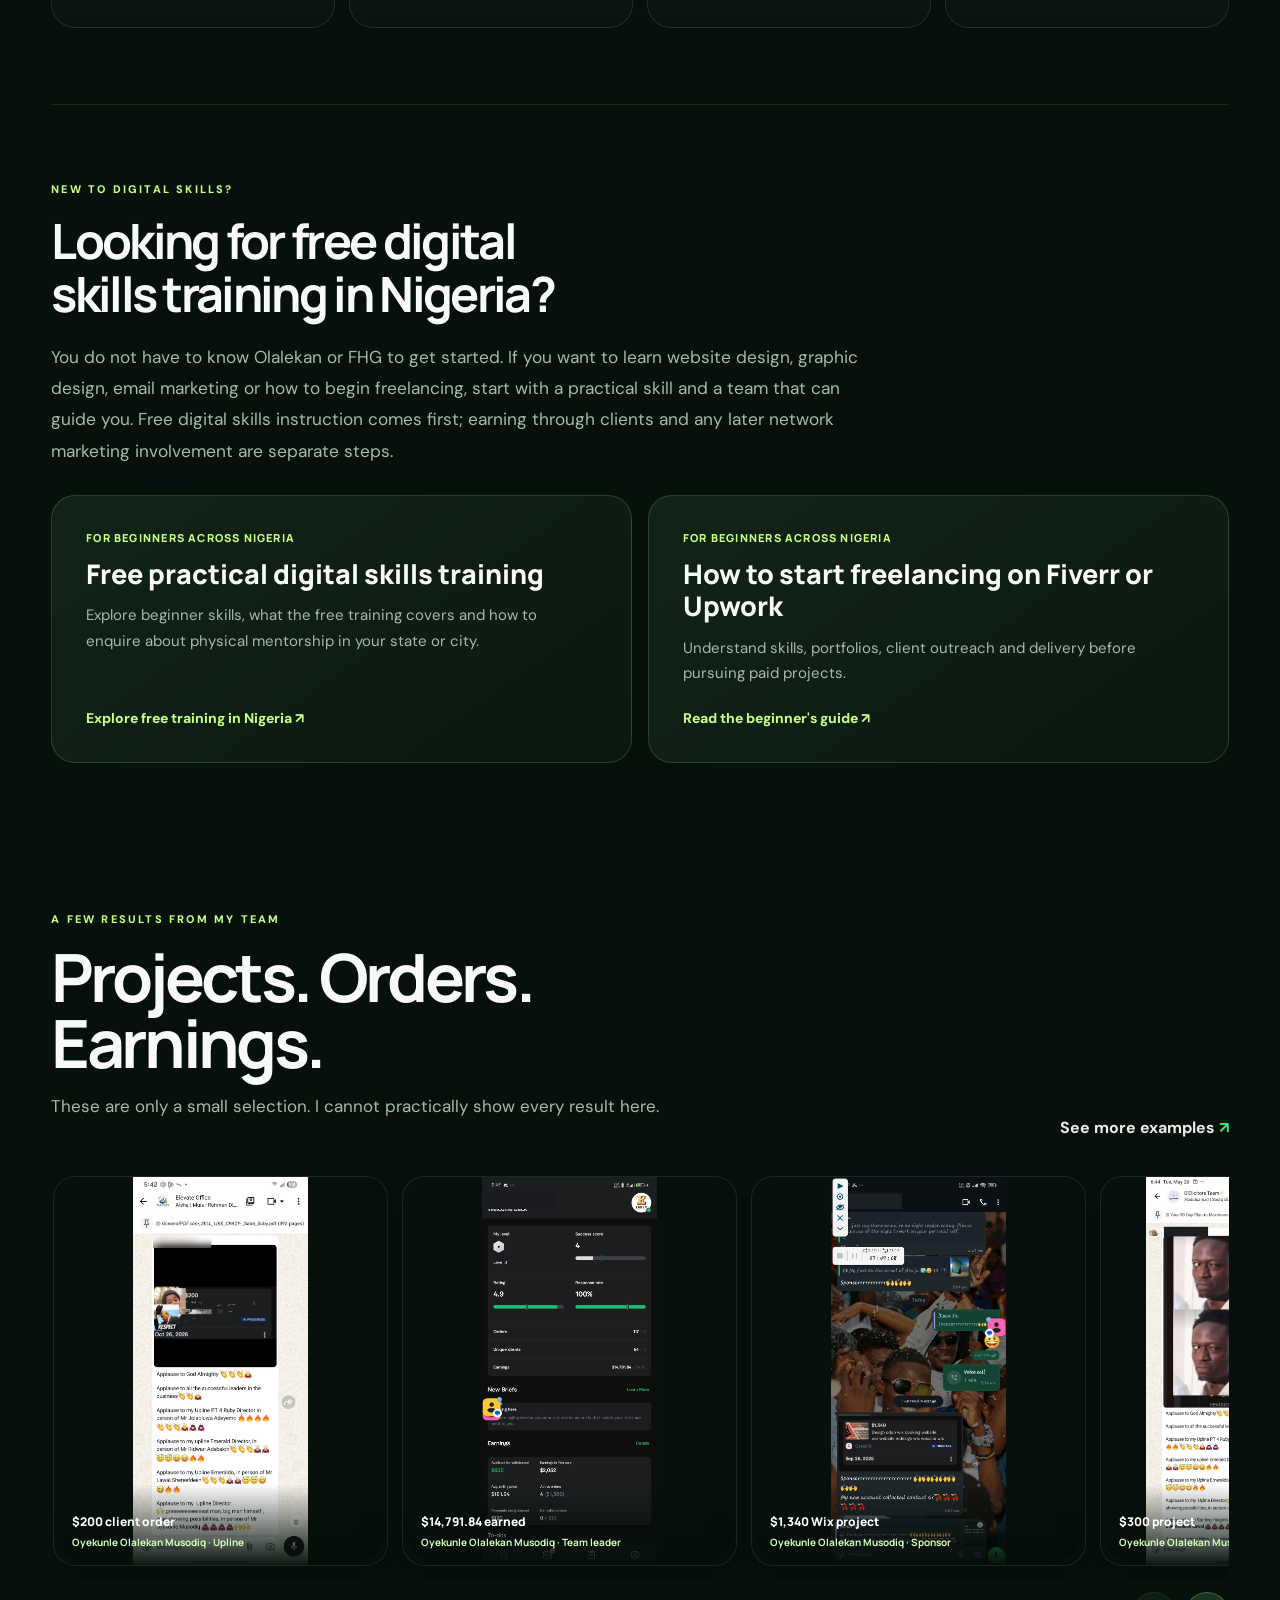
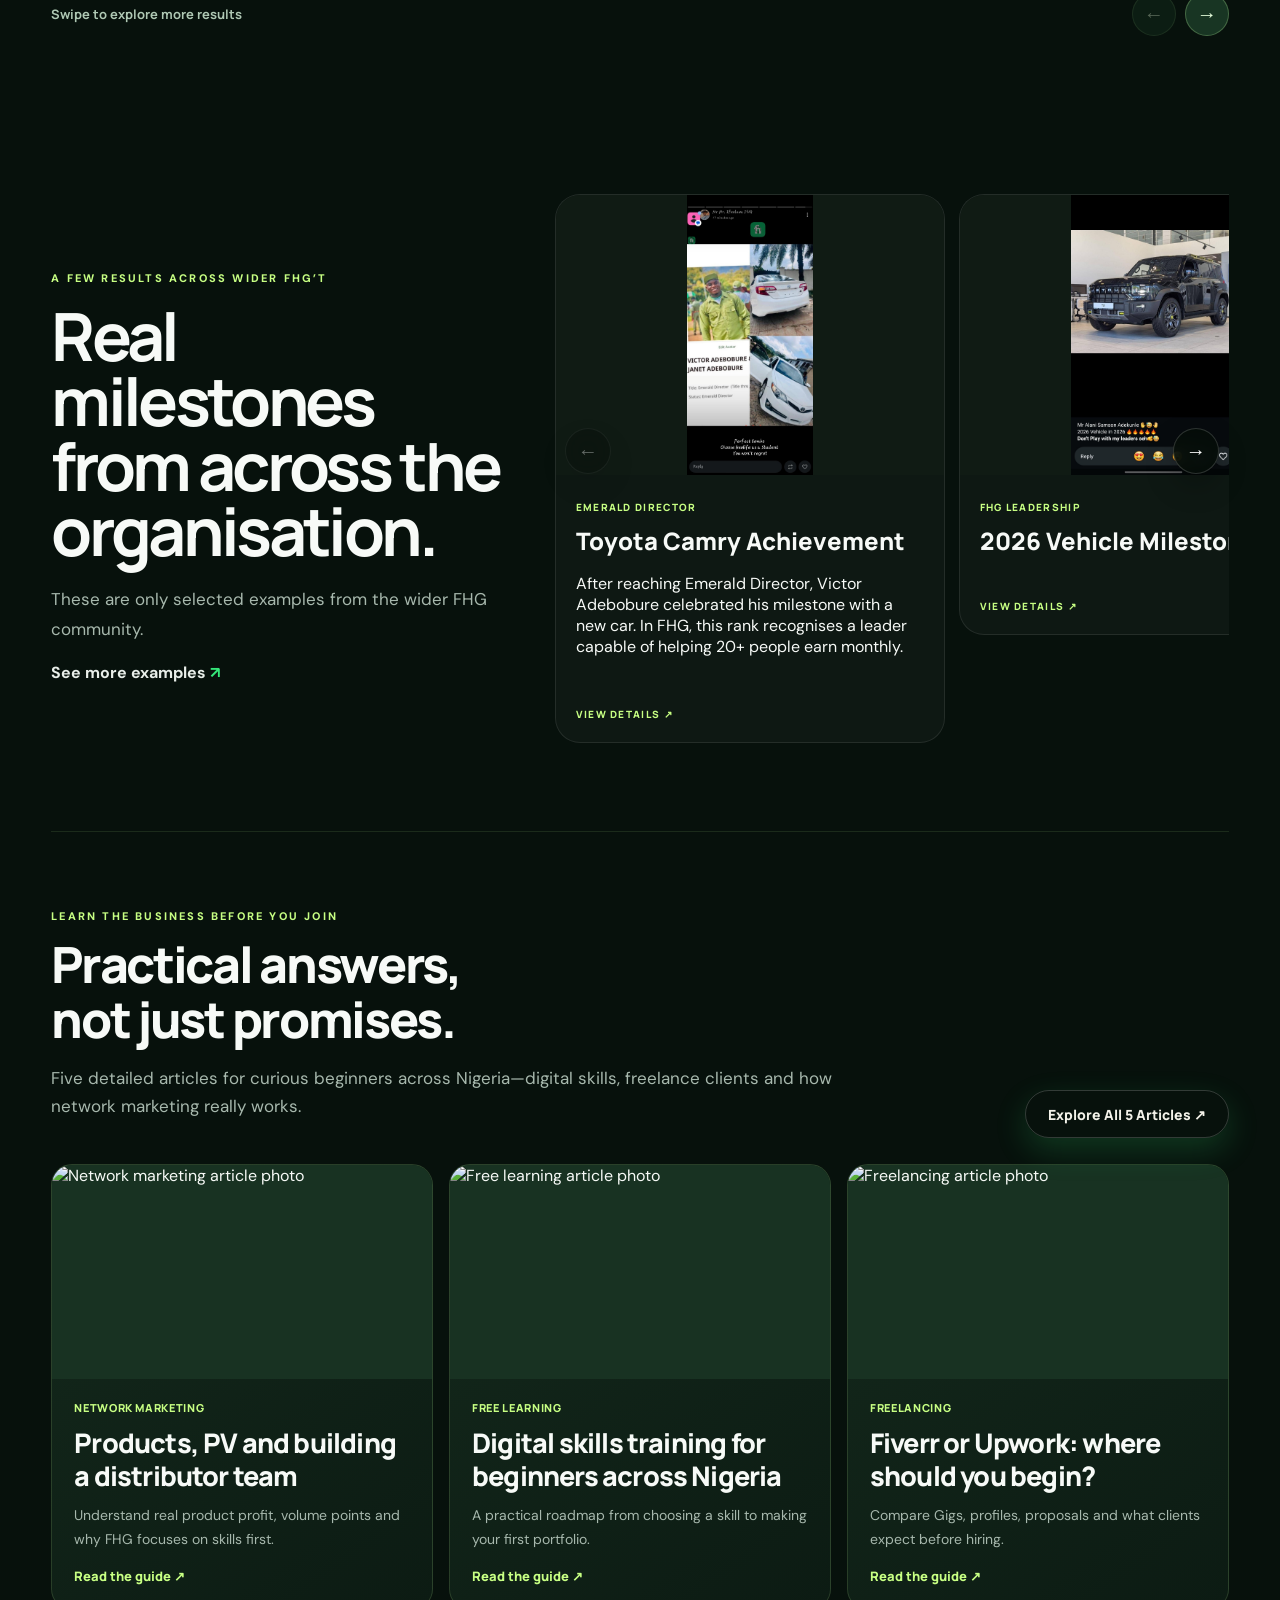
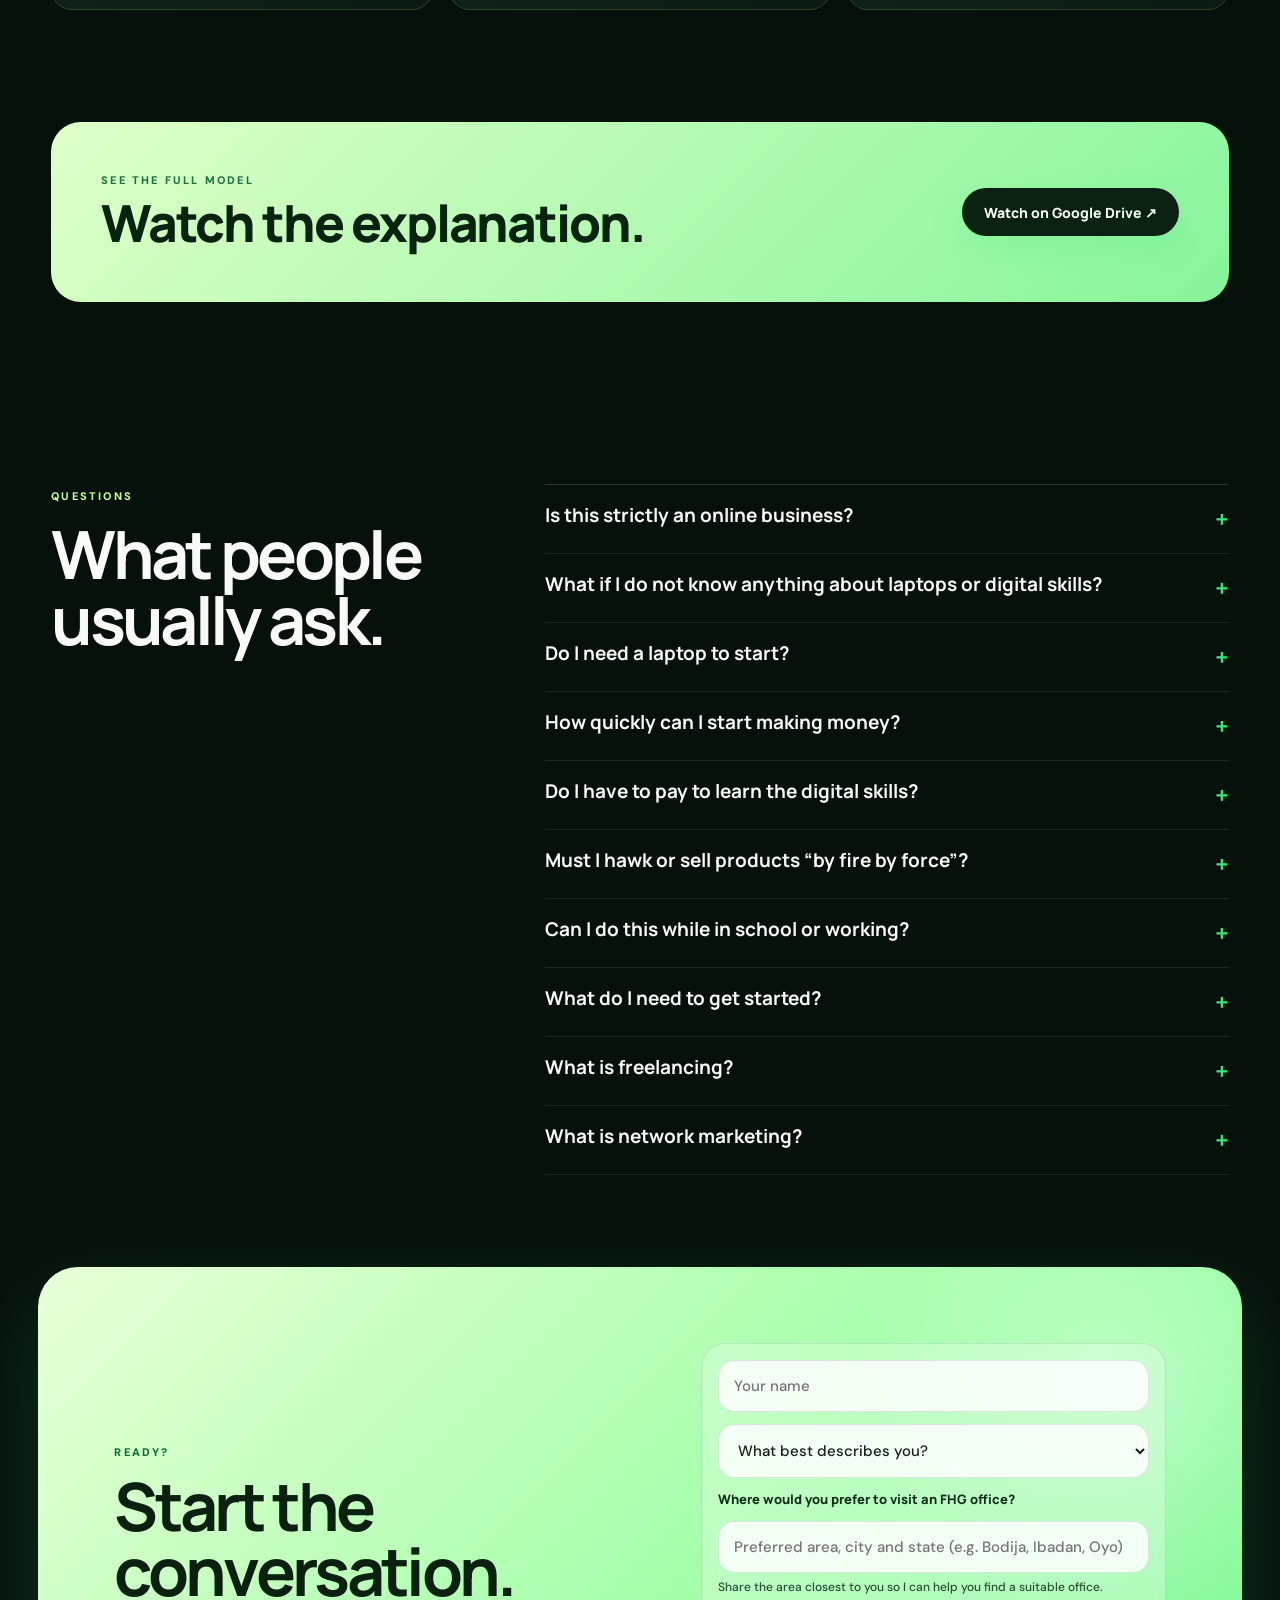
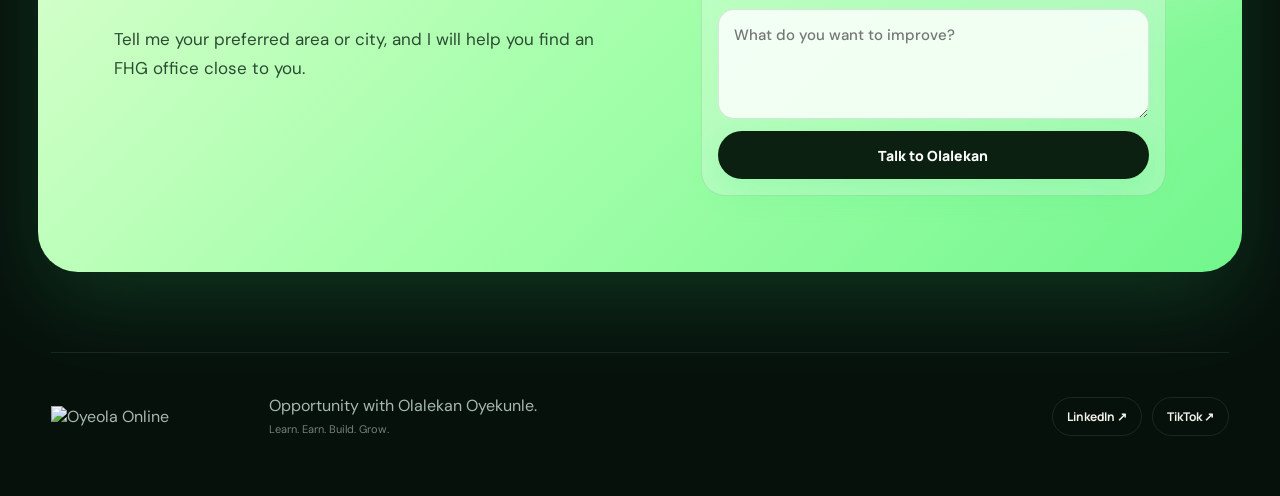
==== commit 529793a2: "Simplify footer by removing repetitive SEO guide links" ====
--- a/index.html
+++ b/index.html
@@ -168,4 +168,4 @@
     <a href="https://www.linkedin.com/in/olalekan-oyekunle/" target="_blank" rel="noopener">LinkedIn ↗</a>
     <a href="https://www.tiktok.com/@oyeola2001" target="_blank" rel="noopener">TikTok ↗</a>
   </div>
-<nav class="footer-seo-links" aria-label="Helpful guides"><a href="services.html">Free digital skills training</a><a href="digital-skills-training-nigeria.html">Free training across Nigeria</a><a href="learn-freelancing-nigeria.html">Learn freelancing in Nigeria</a><a href="about-fhg.html">About FHG</a><a href="blog.html">Blog: 5 practical guides</a></nav></footer><script src="app.js"></script><a class="floating-join" href="https://wa.me/2347061427683?text=Hello%20Olalekan%2C%20I%20saw%20your%20website%20and%20I%20want%20to%20know%20how%20to%20join%20your%20team." target="_blank" rel="noopener">Join My Team ↗</a></body></html>+</footer><script src="app.js"></script><a class="floating-join" href="https://wa.me/2347061427683?text=Hello%20Olalekan%2C%20I%20saw%20your%20website%20and%20I%20want%20to%20know%20how%20to%20join%20your%20team." target="_blank" rel="noopener">Join My Team ↗</a></body></html>
--- a/styles.css
+++ b/styles.css
@@ -1674,3 +1674,26 @@
 .blog-bottom-nav{padding-bottom:90px}
 }
 @media(prefers-reduced-motion:reduce){.blog-card,.blog-card-image img{transition:none}}
+
+
+/* Homepage introduction to five FHG learning articles */
+.blog-home-preview{border-top:1px solid rgba(188,255,150,.11)}
+.blog-home-preview-heading{display:flex;align-items:end;justify-content:space-between;gap:24px;margin-bottom:26px}
+.blog-home-preview-heading>div{max-width:820px}
+.blog-home-preview-heading h2{font:800 clamp(32px,3.9vw,54px)/1.1 Manrope,sans-serif;letter-spacing:-.046em;margin:12px 0}
+.blog-home-preview-heading p{color:var(--muted);font-size:17px;line-height:1.7}
+.blog-home-preview-heading .btn{flex-shrink:0}
+.blog-home-preview-grid{display:grid;grid-template-columns:repeat(3,minmax(0,1fr));gap:16px}
+.blog-home-preview-grid article{overflow:hidden;border-radius:21px;border:1px solid rgba(197,255,154,.15);background:linear-gradient(145deg,#14291c,#0c1b13);display:flex;flex-direction:column}
+.blog-home-preview-image{display:block;aspect-ratio:16/9;overflow:hidden;background:#183222}
+.blog-home-preview-image img{width:100%;height:100%;object-fit:cover;display:block;transition:transform .22s}
+.blog-home-preview-image:hover img{transform:scale(1.03)}
+.blog-home-preview-grid article>div{padding:21px 22px 24px;display:flex;flex:1;align-items:flex-start;flex-direction:column}
+.blog-home-preview-grid article>div>span{font:800 11px/1.4 Manrope;color:var(--lime);text-transform:uppercase;letter-spacing:.06em}
+.blog-home-preview-grid h3{font:800 clamp(20px,2.3vw,27px)/1.2 Manrope,sans-serif;letter-spacing:-.03em;margin:12px 0}
+.blog-home-preview-grid h3 a{color:var(--text);text-decoration:none}
+.blog-home-preview-grid p{color:var(--muted);font-size:14px;line-height:1.68;margin:0 0 16px}
+.blog-home-preview-read{margin-top:auto;color:var(--lime);font:800 13px Manrope;text-decoration:none}
+.blog-home-preview-read:hover,.blog-home-preview-grid h3 a:hover{text-decoration:underline}
+@media(max-width:840px){.blog-home-preview-heading{align-items:flex-start;flex-direction:column}.blog-home-preview-grid{grid-template-columns:1fr 1fr}}
+@media(max-width:610px){.blog-home-preview-grid{grid-template-columns:1fr}.blog-home-preview-image{aspect-ratio:1.9/1}.blog-home-preview-grid article>div{padding:18px 20px}.blog-home-preview-heading p{font-size:15px}}
